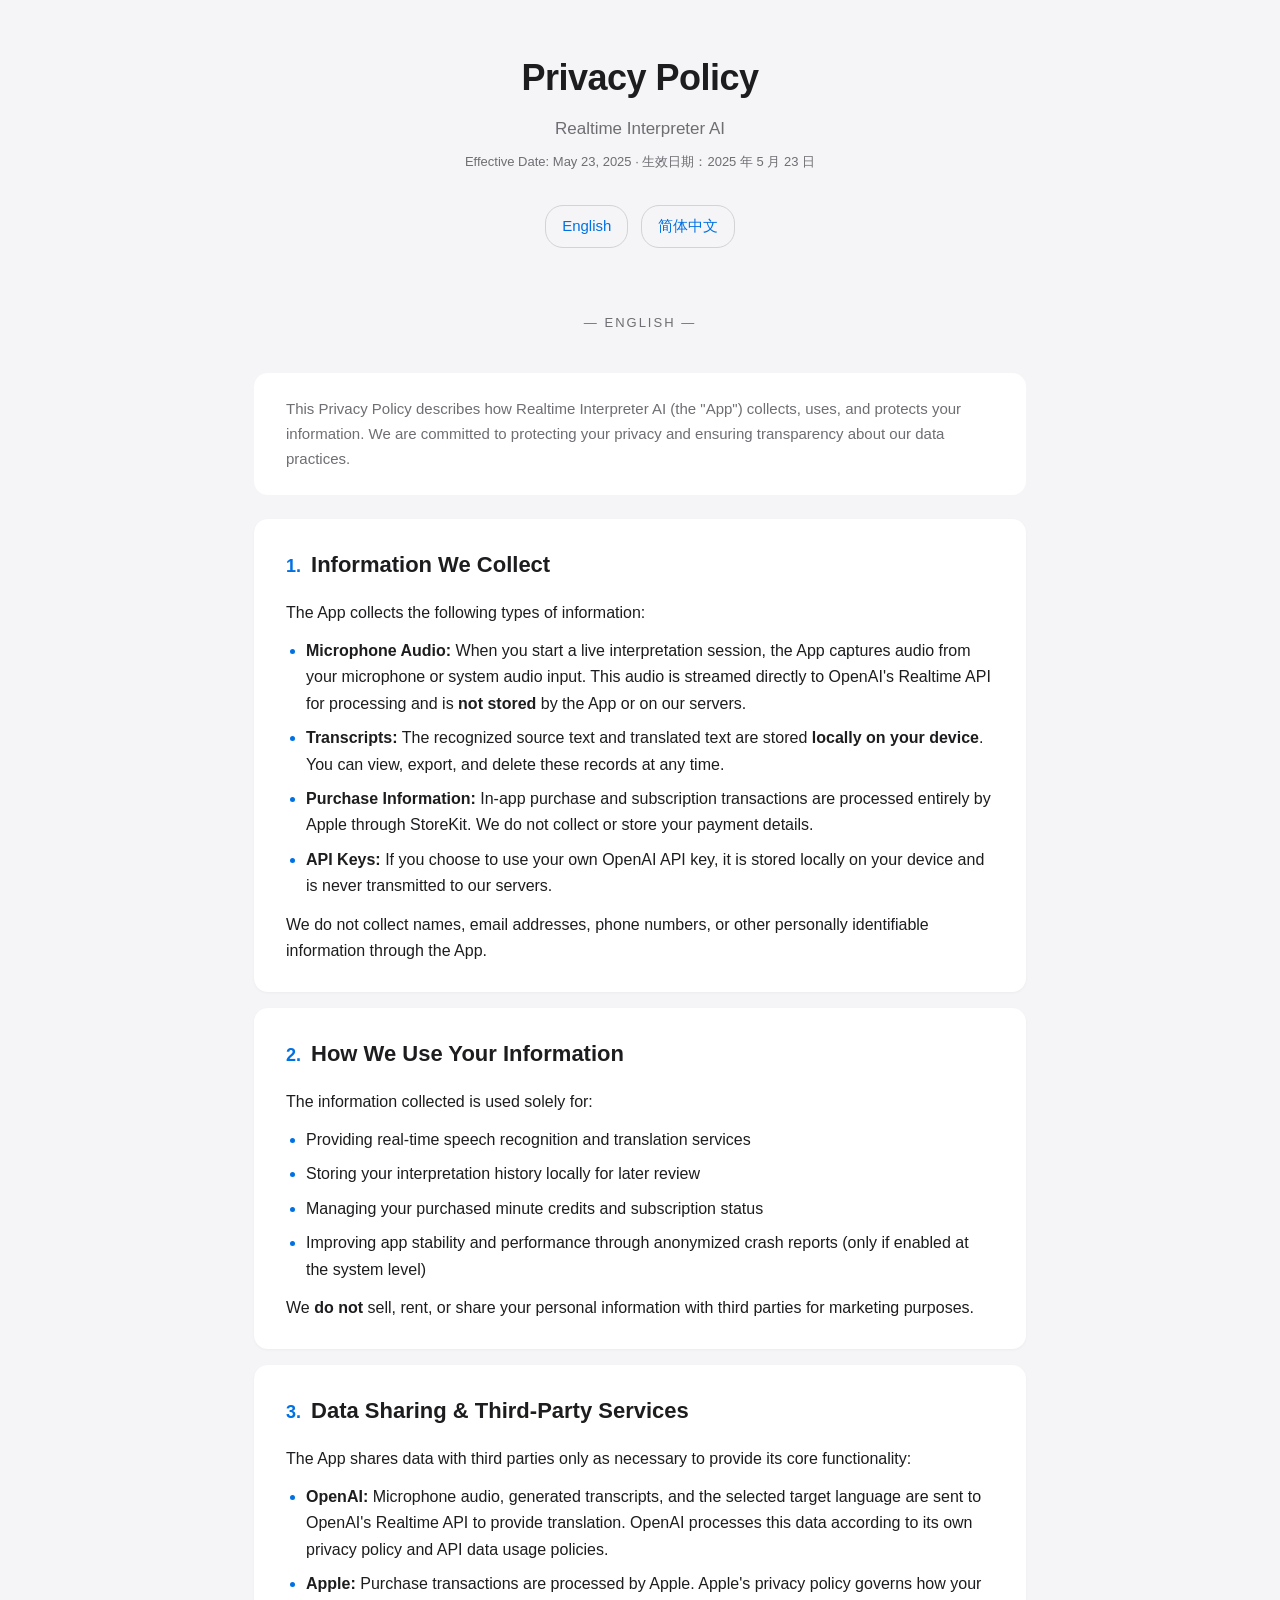
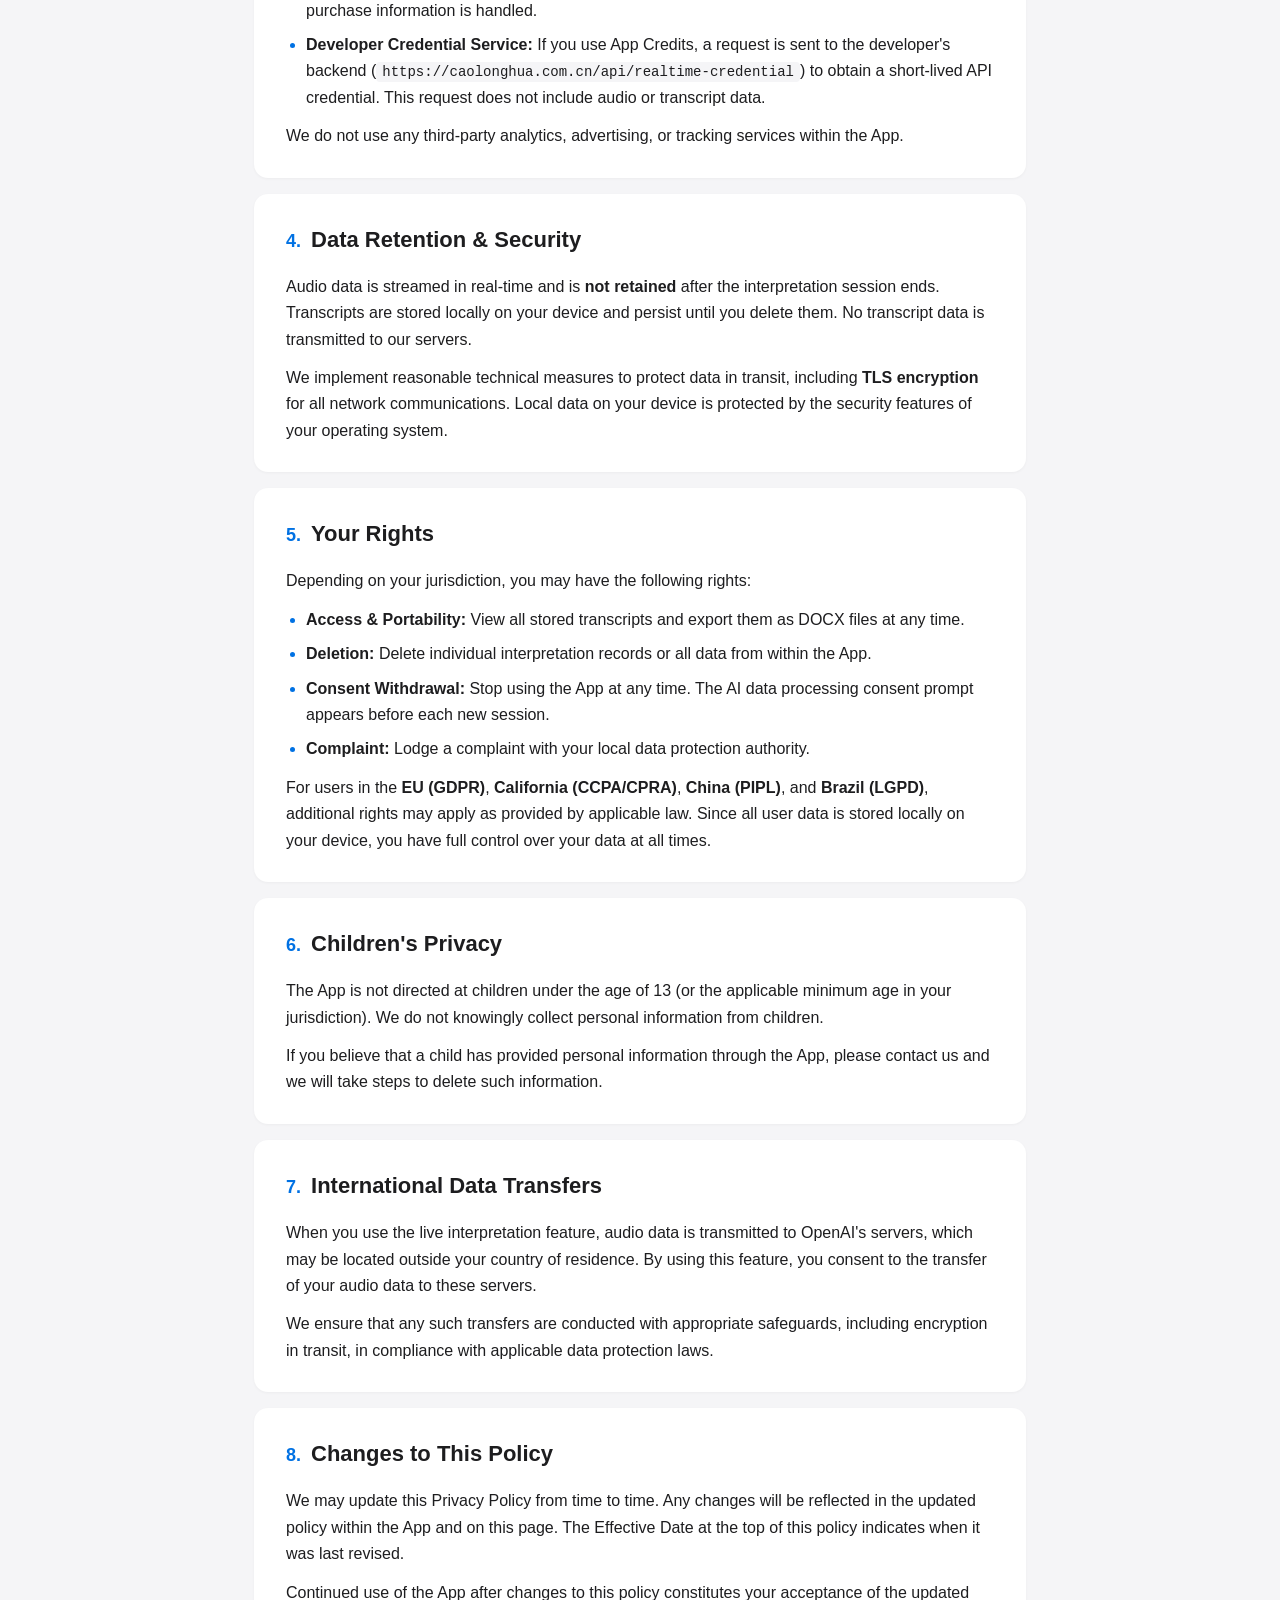
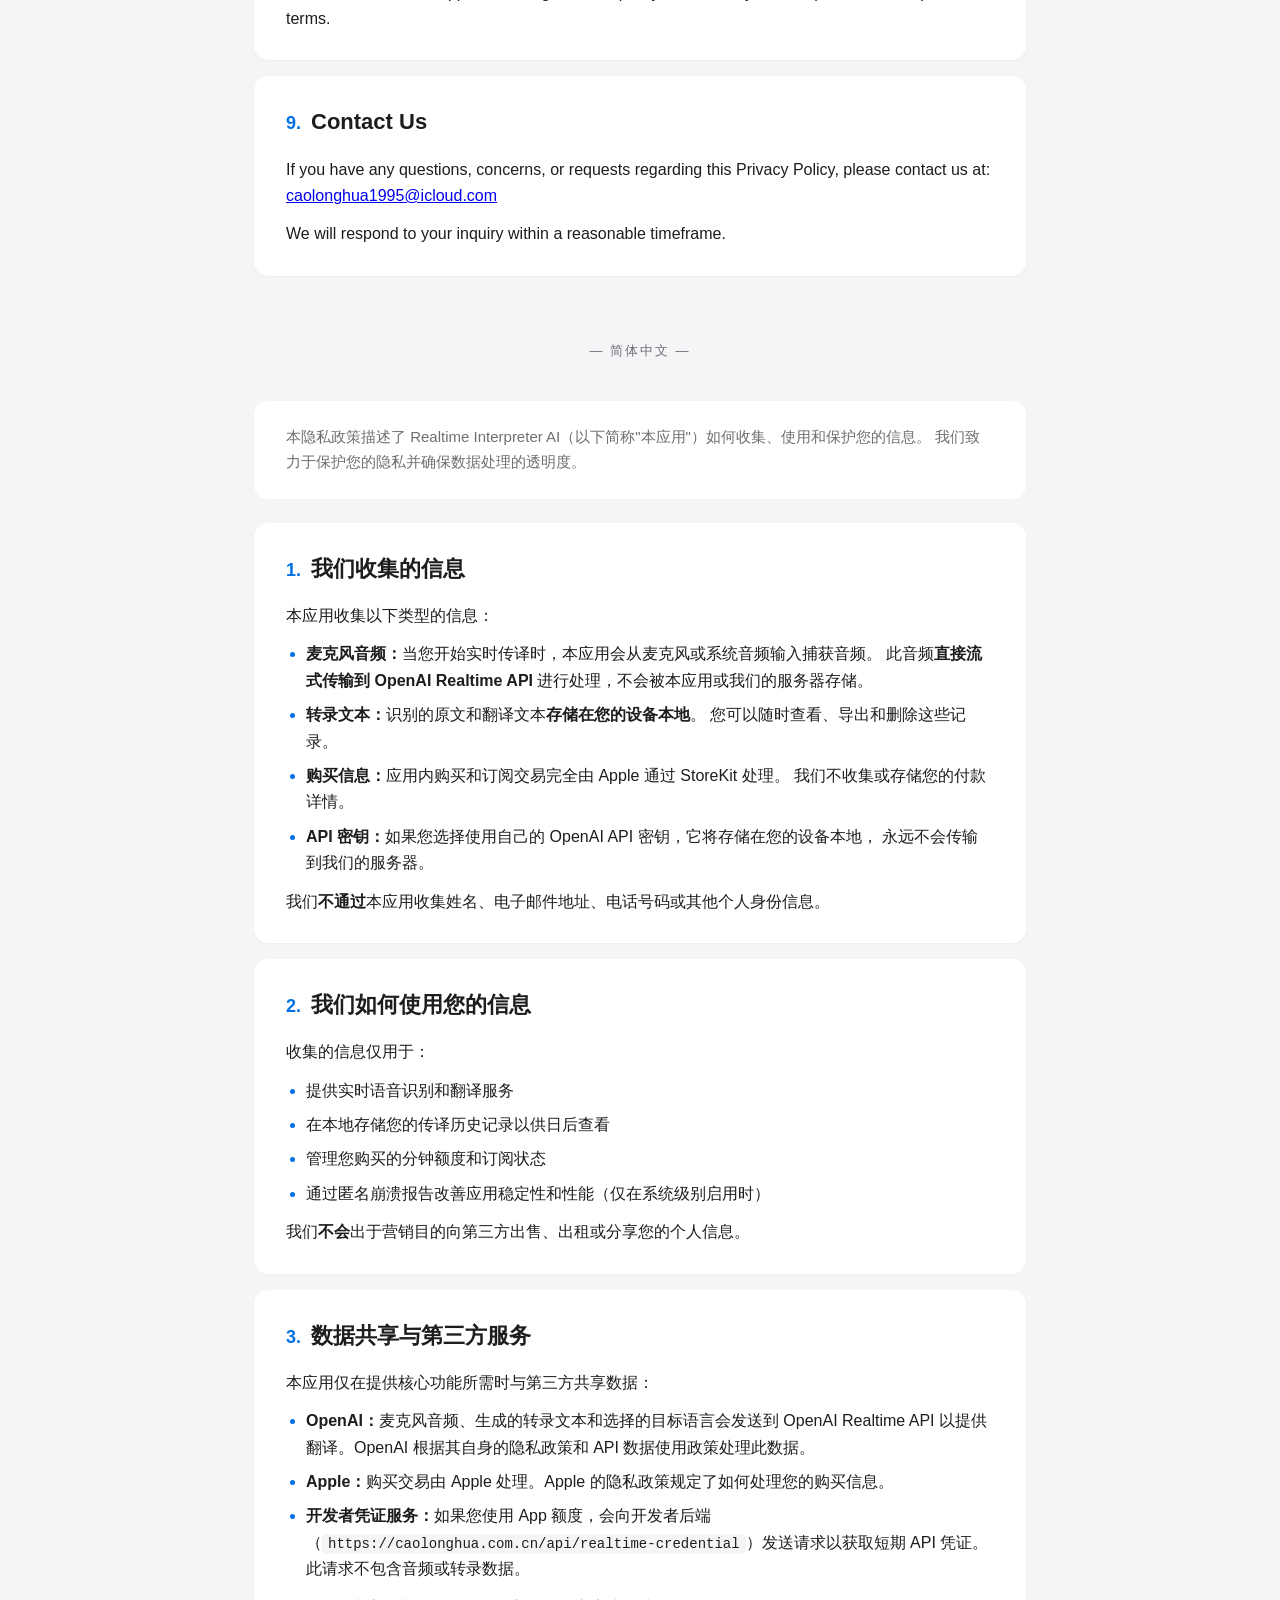
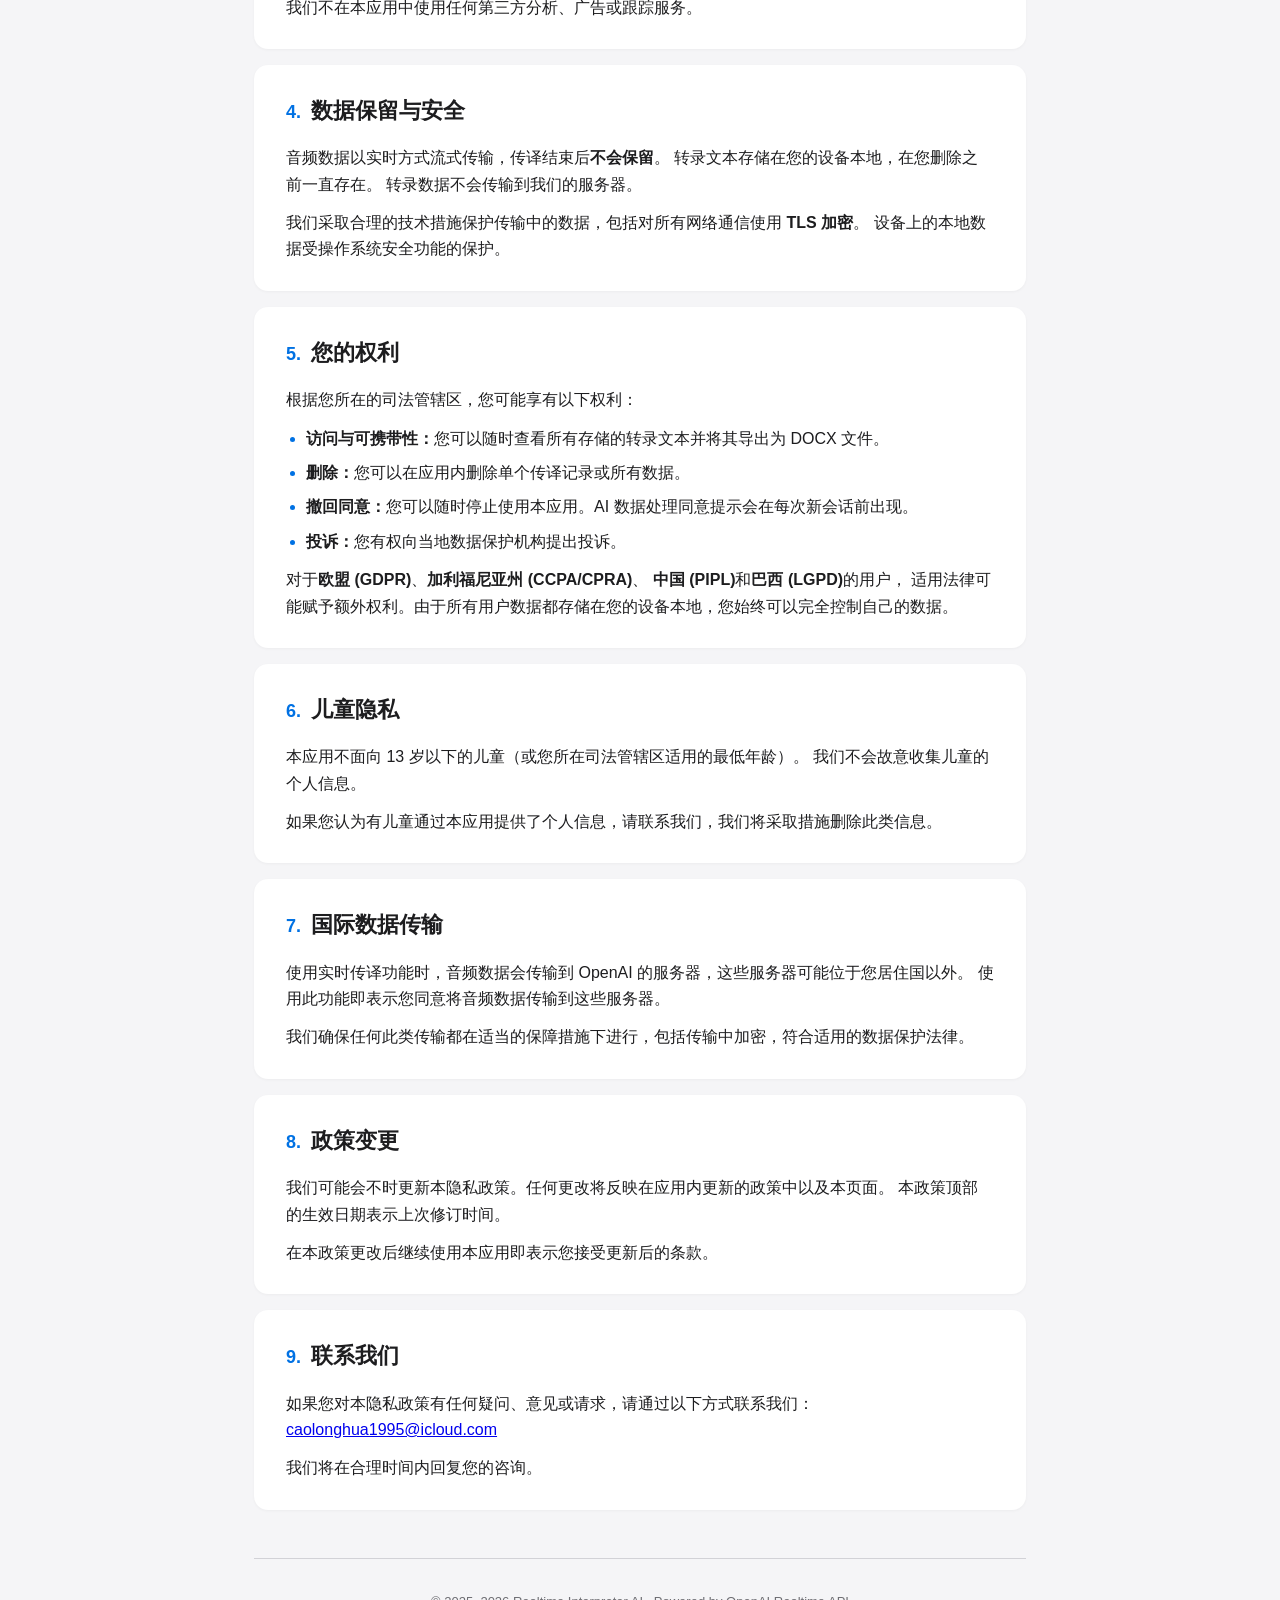
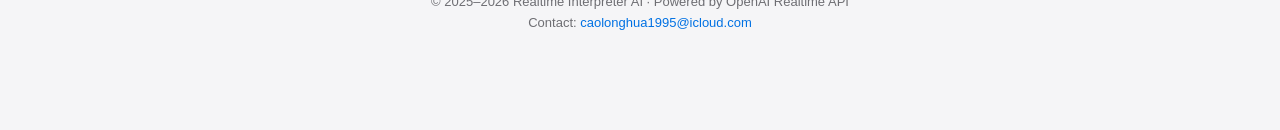
==== index.html @ a2cbf85c "Realtime Interpreter AI - Privacy Policy" ====
<!DOCTYPE html>
<html lang="zh-CN">
<head>
<meta charset="UTF-8">
<meta name="viewport" content="width=device-width, initial-scale=1, viewport-fit=cover">
<title>Privacy Policy — Realtime Interpreter AI</title>
<style>
  :root {
    --bg: #f5f5f7;
    --card: #ffffff;
    --text: #1d1d1f;
    --muted: #6e6e73;
    --accent: #0071e3;
    --border: #d2d2d7;
  }
  @media (prefers-color-scheme: dark) {
    :root {
      --bg: #000;
      --card: #1c1c1e;
      --text: #f5f5f7;
      --muted: #98989d;
      --accent: #0a84ff;
      --border: #38383a;
    }
  }
  * { box-sizing: border-box; }
  html, body {
    margin: 0;
    padding: 0;
    font-family: -apple-system, BlinkMacSystemFont, "SF Pro Text", "Helvetica Neue",
                 "PingFang SC", "Hiragino Sans GB", "Microsoft YaHei", sans-serif;
    color: var(--text);
    background: var(--bg);
    line-height: 1.65;
    -webkit-font-smoothing: antialiased;
    -moz-osx-font-smoothing: grayscale;
  }
  .wrap {
    max-width: 820px;
    margin: 0 auto;
    padding: 48px 24px 96px;
  }
  header {
    text-align: center;
    margin-bottom: 32px;
  }
  header h1 {
    font-size: 36px;
    font-weight: 700;
    margin: 0 0 8px;
    letter-spacing: -0.5px;
  }
  header .subtitle {
    color: var(--muted);
    font-size: 17px;
    margin: 0;
  }
  header .effective {
    color: var(--muted);
    font-size: 13px;
    margin-top: 8px;
  }
  .lang-switch {
    text-align: center;
    margin: 32px 0;
  }
  .lang-switch a {
    color: var(--accent);
    text-decoration: none;
    font-size: 15px;
    padding: 8px 16px;
    border: 1px solid var(--border);
    border-radius: 18px;
    margin: 0 4px;
    display: inline-block;
    transition: background 0.2s;
  }
  .lang-switch a:hover {
    background: var(--card);
  }
  section {
    background: var(--card);
    border-radius: 14px;
    padding: 28px 32px;
    margin-bottom: 16px;
    box-shadow: 0 1px 3px rgba(0,0,0,0.04);
  }
  section h2 {
    font-size: 22px;
    font-weight: 600;
    margin: 0 0 16px;
    color: var(--text);
    display: flex;
    align-items: baseline;
    gap: 10px;
  }
  section h2 .num {
    color: var(--accent);
    font-size: 18px;
    font-weight: 700;
  }
  section p {
    margin: 0 0 12px;
    font-size: 16px;
  }
  section p:last-child { margin-bottom: 0; }
  ul {
    margin: 12px 0;
    padding-left: 20px;
  }
  ul li {
    margin-bottom: 8px;
    font-size: 16px;
  }
  ul li::marker { color: var(--accent); }
  .intro {
    background: var(--card);
    padding: 24px 32px;
    border-radius: 14px;
    margin-bottom: 24px;
    color: var(--muted);
    font-size: 15px;
  }
  .divider {
    text-align: center;
    margin: 64px 0 40px;
    color: var(--muted);
    font-size: 13px;
    letter-spacing: 2px;
  }
  footer {
    margin-top: 48px;
    text-align: center;
    color: var(--muted);
    font-size: 13px;
    padding-top: 32px;
    border-top: 1px solid var(--border);
  }
  footer a { color: var(--accent); text-decoration: none; }
  code {
    background: var(--bg);
    padding: 2px 6px;
    border-radius: 4px;
    font-size: 14px;
    font-family: "SF Mono", Menlo, monospace;
  }
</style>
</head>
<body>
<div class="wrap">

  <header>
    <h1>Privacy Policy</h1>
    <p class="subtitle">Realtime Interpreter AI</p>
    <p class="effective">Effective Date: May 23, 2025 · 生效日期：2025 年 5 月 23 日</p>
  </header>

  <div class="lang-switch">
    <a href="#en">English</a>
    <a href="#zh">简体中文</a>
  </div>

  <!-- ============ English ============ -->
  <a id="en"></a>
  <div class="divider">— ENGLISH —</div>

  <div class="intro">
    This Privacy Policy describes how Realtime Interpreter AI (the "App") collects, uses, and
    protects your information. We are committed to protecting your privacy and ensuring
    transparency about our data practices.
  </div>

  <section>
    <h2><span class="num">1.</span> Information We Collect</h2>
    <p>The App collects the following types of information:</p>
    <ul>
      <li><strong>Microphone Audio:</strong> When you start a live interpretation session, the App
        captures audio from your microphone or system audio input. This audio is streamed
        directly to OpenAI's Realtime API for processing and is <strong>not stored</strong> by the App or on
        our servers.</li>
      <li><strong>Transcripts:</strong> The recognized source text and translated text are stored
        <strong>locally on your device</strong>. You can view, export, and delete these records at any time.</li>
      <li><strong>Purchase Information:</strong> In-app purchase and subscription transactions are
        processed entirely by Apple through StoreKit. We do not collect or store your payment
        details.</li>
      <li><strong>API Keys:</strong> If you choose to use your own OpenAI API key, it is stored locally
        on your device and is never transmitted to our servers.</li>
    </ul>
    <p>We do not collect names, email addresses, phone numbers, or other personally identifiable
       information through the App.</p>
  </section>

  <section>
    <h2><span class="num">2.</span> How We Use Your Information</h2>
    <p>The information collected is used solely for:</p>
    <ul>
      <li>Providing real-time speech recognition and translation services</li>
      <li>Storing your interpretation history locally for later review</li>
      <li>Managing your purchased minute credits and subscription status</li>
      <li>Improving app stability and performance through anonymized crash reports
          (only if enabled at the system level)</li>
    </ul>
    <p>We <strong>do not</strong> sell, rent, or share your personal information with third parties for
       marketing purposes.</p>
  </section>

  <section>
    <h2><span class="num">3.</span> Data Sharing &amp; Third-Party Services</h2>
    <p>The App shares data with third parties only as necessary to provide its core
       functionality:</p>
    <ul>
      <li><strong>OpenAI:</strong> Microphone audio, generated transcripts, and the selected target
        language are sent to OpenAI's Realtime API to provide translation. OpenAI processes this
        data according to its own privacy policy and API data usage policies.</li>
      <li><strong>Apple:</strong> Purchase transactions are processed by Apple. Apple's privacy policy
        governs how your purchase information is handled.</li>
      <li><strong>Developer Credential Service:</strong> If you use App Credits, a request is sent to the
        developer's backend (<code>https://caolonghua.com.cn/api/realtime-credential</code>) to obtain a
        short-lived API credential. This request does not include audio or transcript data.</li>
    </ul>
    <p>We do not use any third-party analytics, advertising, or tracking services within the App.</p>
  </section>

  <section>
    <h2><span class="num">4.</span> Data Retention &amp; Security</h2>
    <p>Audio data is streamed in real-time and is <strong>not retained</strong> after the interpretation
       session ends. Transcripts are stored locally on your device and persist until you delete
       them. No transcript data is transmitted to our servers.</p>
    <p>We implement reasonable technical measures to protect data in transit, including
       <strong>TLS encryption</strong> for all network communications. Local data on your device is protected
       by the security features of your operating system.</p>
  </section>

  <section>
    <h2><span class="num">5.</span> Your Rights</h2>
    <p>Depending on your jurisdiction, you may have the following rights:</p>
    <ul>
      <li><strong>Access &amp; Portability:</strong> View all stored transcripts and export them as DOCX
        files at any time.</li>
      <li><strong>Deletion:</strong> Delete individual interpretation records or all data from within the
        App.</li>
      <li><strong>Consent Withdrawal:</strong> Stop using the App at any time. The AI data processing
        consent prompt appears before each new session.</li>
      <li><strong>Complaint:</strong> Lodge a complaint with your local data protection authority.</li>
    </ul>
    <p>For users in the <strong>EU (GDPR)</strong>, <strong>California (CCPA/CPRA)</strong>, <strong>China (PIPL)</strong>, and
       <strong>Brazil (LGPD)</strong>, additional rights may apply as provided by applicable law. Since all
       user data is stored locally on your device, you have full control over your data at all
       times.</p>
  </section>

  <section>
    <h2><span class="num">6.</span> Children's Privacy</h2>
    <p>The App is not directed at children under the age of 13 (or the applicable minimum age in
       your jurisdiction). We do not knowingly collect personal information from children.</p>
    <p>If you believe that a child has provided personal information through the App, please
       contact us and we will take steps to delete such information.</p>
  </section>

  <section>
    <h2><span class="num">7.</span> International Data Transfers</h2>
    <p>When you use the live interpretation feature, audio data is transmitted to OpenAI's
       servers, which may be located outside your country of residence. By using this feature,
       you consent to the transfer of your audio data to these servers.</p>
    <p>We ensure that any such transfers are conducted with appropriate safeguards, including
       encryption in transit, in compliance with applicable data protection laws.</p>
  </section>

  <section>
    <h2><span class="num">8.</span> Changes to This Policy</h2>
    <p>We may update this Privacy Policy from time to time. Any changes will be reflected in the
       updated policy within the App and on this page. The Effective Date at the top of this
       policy indicates when it was last revised.</p>
    <p>Continued use of the App after changes to this policy constitutes your acceptance of the
       updated terms.</p>
  </section>

  <section>
    <h2><span class="num">9.</span> Contact Us</h2>
    <p>If you have any questions, concerns, or requests regarding this Privacy Policy, please
       contact us at: <a href="mailto:caolonghua1995@icloud.com">caolonghua1995@icloud.com</a></p>
    <p>We will respond to your inquiry within a reasonable timeframe.</p>
  </section>

  <!-- ============ Chinese ============ -->
  <a id="zh"></a>
  <div class="divider">— 简体中文 —</div>

  <div class="intro">
    本隐私政策描述了 Realtime Interpreter AI（以下简称"本应用"）如何收集、使用和保护您的信息。
    我们致力于保护您的隐私并确保数据处理的透明度。
  </div>

  <section>
    <h2><span class="num">1.</span> 我们收集的信息</h2>
    <p>本应用收集以下类型的信息：</p>
    <ul>
      <li><strong>麦克风音频：</strong>当您开始实时传译时，本应用会从麦克风或系统音频输入捕获音频。
        此音频<strong>直接流式传输到 OpenAI Realtime API</strong> 进行处理，不会被本应用或我们的服务器存储。</li>
      <li><strong>转录文本：</strong>识别的原文和翻译文本<strong>存储在您的设备本地</strong>。
        您可以随时查看、导出和删除这些记录。</li>
      <li><strong>购买信息：</strong>应用内购买和订阅交易完全由 Apple 通过 StoreKit 处理。
        我们不收集或存储您的付款详情。</li>
      <li><strong>API 密钥：</strong>如果您选择使用自己的 OpenAI API 密钥，它将存储在您的设备本地，
        永远不会传输到我们的服务器。</li>
    </ul>
    <p>我们<strong>不通过</strong>本应用收集姓名、电子邮件地址、电话号码或其他个人身份信息。</p>
  </section>

  <section>
    <h2><span class="num">2.</span> 我们如何使用您的信息</h2>
    <p>收集的信息仅用于：</p>
    <ul>
      <li>提供实时语音识别和翻译服务</li>
      <li>在本地存储您的传译历史记录以供日后查看</li>
      <li>管理您购买的分钟额度和订阅状态</li>
      <li>通过匿名崩溃报告改善应用稳定性和性能（仅在系统级别启用时）</li>
    </ul>
    <p>我们<strong>不会</strong>出于营销目的向第三方出售、出租或分享您的个人信息。</p>
  </section>

  <section>
    <h2><span class="num">3.</span> 数据共享与第三方服务</h2>
    <p>本应用仅在提供核心功能所需时与第三方共享数据：</p>
    <ul>
      <li><strong>OpenAI：</strong>麦克风音频、生成的转录文本和选择的目标语言会发送到
        OpenAI Realtime API 以提供翻译。OpenAI 根据其自身的隐私政策和 API 数据使用政策处理此数据。</li>
      <li><strong>Apple：</strong>购买交易由 Apple 处理。Apple 的隐私政策规定了如何处理您的购买信息。</li>
      <li><strong>开发者凭证服务：</strong>如果您使用 App 额度，会向开发者后端
        （<code>https://caolonghua.com.cn/api/realtime-credential</code>）发送请求以获取短期 API 凭证。
        此请求不包含音频或转录数据。</li>
    </ul>
    <p>我们不在本应用中使用任何第三方分析、广告或跟踪服务。</p>
  </section>

  <section>
    <h2><span class="num">4.</span> 数据保留与安全</h2>
    <p>音频数据以实时方式流式传输，传译结束后<strong>不会保留</strong>。
       转录文本存储在您的设备本地，在您删除之前一直存在。
       转录数据不会传输到我们的服务器。</p>
    <p>我们采取合理的技术措施保护传输中的数据，包括对所有网络通信使用 <strong>TLS 加密</strong>。
       设备上的本地数据受操作系统安全功能的保护。</p>
  </section>

  <section>
    <h2><span class="num">5.</span> 您的权利</h2>
    <p>根据您所在的司法管辖区，您可能享有以下权利：</p>
    <ul>
      <li><strong>访问与可携带性：</strong>您可以随时查看所有存储的转录文本并将其导出为 DOCX 文件。</li>
      <li><strong>删除：</strong>您可以在应用内删除单个传译记录或所有数据。</li>
      <li><strong>撤回同意：</strong>您可以随时停止使用本应用。AI 数据处理同意提示会在每次新会话前出现。</li>
      <li><strong>投诉：</strong>您有权向当地数据保护机构提出投诉。</li>
    </ul>
    <p>对于<strong>欧盟 (GDPR)</strong>、<strong>加利福尼亚州 (CCPA/CPRA)</strong>、
       <strong>中国 (PIPL)</strong>和<strong>巴西 (LGPD)</strong>的用户，
       适用法律可能赋予额外权利。由于所有用户数据都存储在您的设备本地，您始终可以完全控制自己的数据。</p>
  </section>

  <section>
    <h2><span class="num">6.</span> 儿童隐私</h2>
    <p>本应用不面向 13 岁以下的儿童（或您所在司法管辖区适用的最低年龄）。
       我们不会故意收集儿童的个人信息。</p>
    <p>如果您认为有儿童通过本应用提供了个人信息，请联系我们，我们将采取措施删除此类信息。</p>
  </section>

  <section>
    <h2><span class="num">7.</span> 国际数据传输</h2>
    <p>使用实时传译功能时，音频数据会传输到 OpenAI 的服务器，这些服务器可能位于您居住国以外。
       使用此功能即表示您同意将音频数据传输到这些服务器。</p>
    <p>我们确保任何此类传输都在适当的保障措施下进行，包括传输中加密，符合适用的数据保护法律。</p>
  </section>

  <section>
    <h2><span class="num">8.</span> 政策变更</h2>
    <p>我们可能会不时更新本隐私政策。任何更改将反映在应用内更新的政策中以及本页面。
       本政策顶部的生效日期表示上次修订时间。</p>
    <p>在本政策更改后继续使用本应用即表示您接受更新后的条款。</p>
  </section>

  <section>
    <h2><span class="num">9.</span> 联系我们</h2>
    <p>如果您对本隐私政策有任何疑问、意见或请求，请通过以下方式联系我们：
       <a href="mailto:caolonghua1995@icloud.com">caolonghua1995@icloud.com</a></p>
    <p>我们将在合理时间内回复您的咨询。</p>
  </section>

  <footer>
    © 2025–2026 Realtime Interpreter AI · Powered by OpenAI Realtime API<br>
    Contact: <a href="mailto:caolonghua1995@icloud.com">caolonghua1995@icloud.com</a>
  </footer>

</div>
</body>
</html>
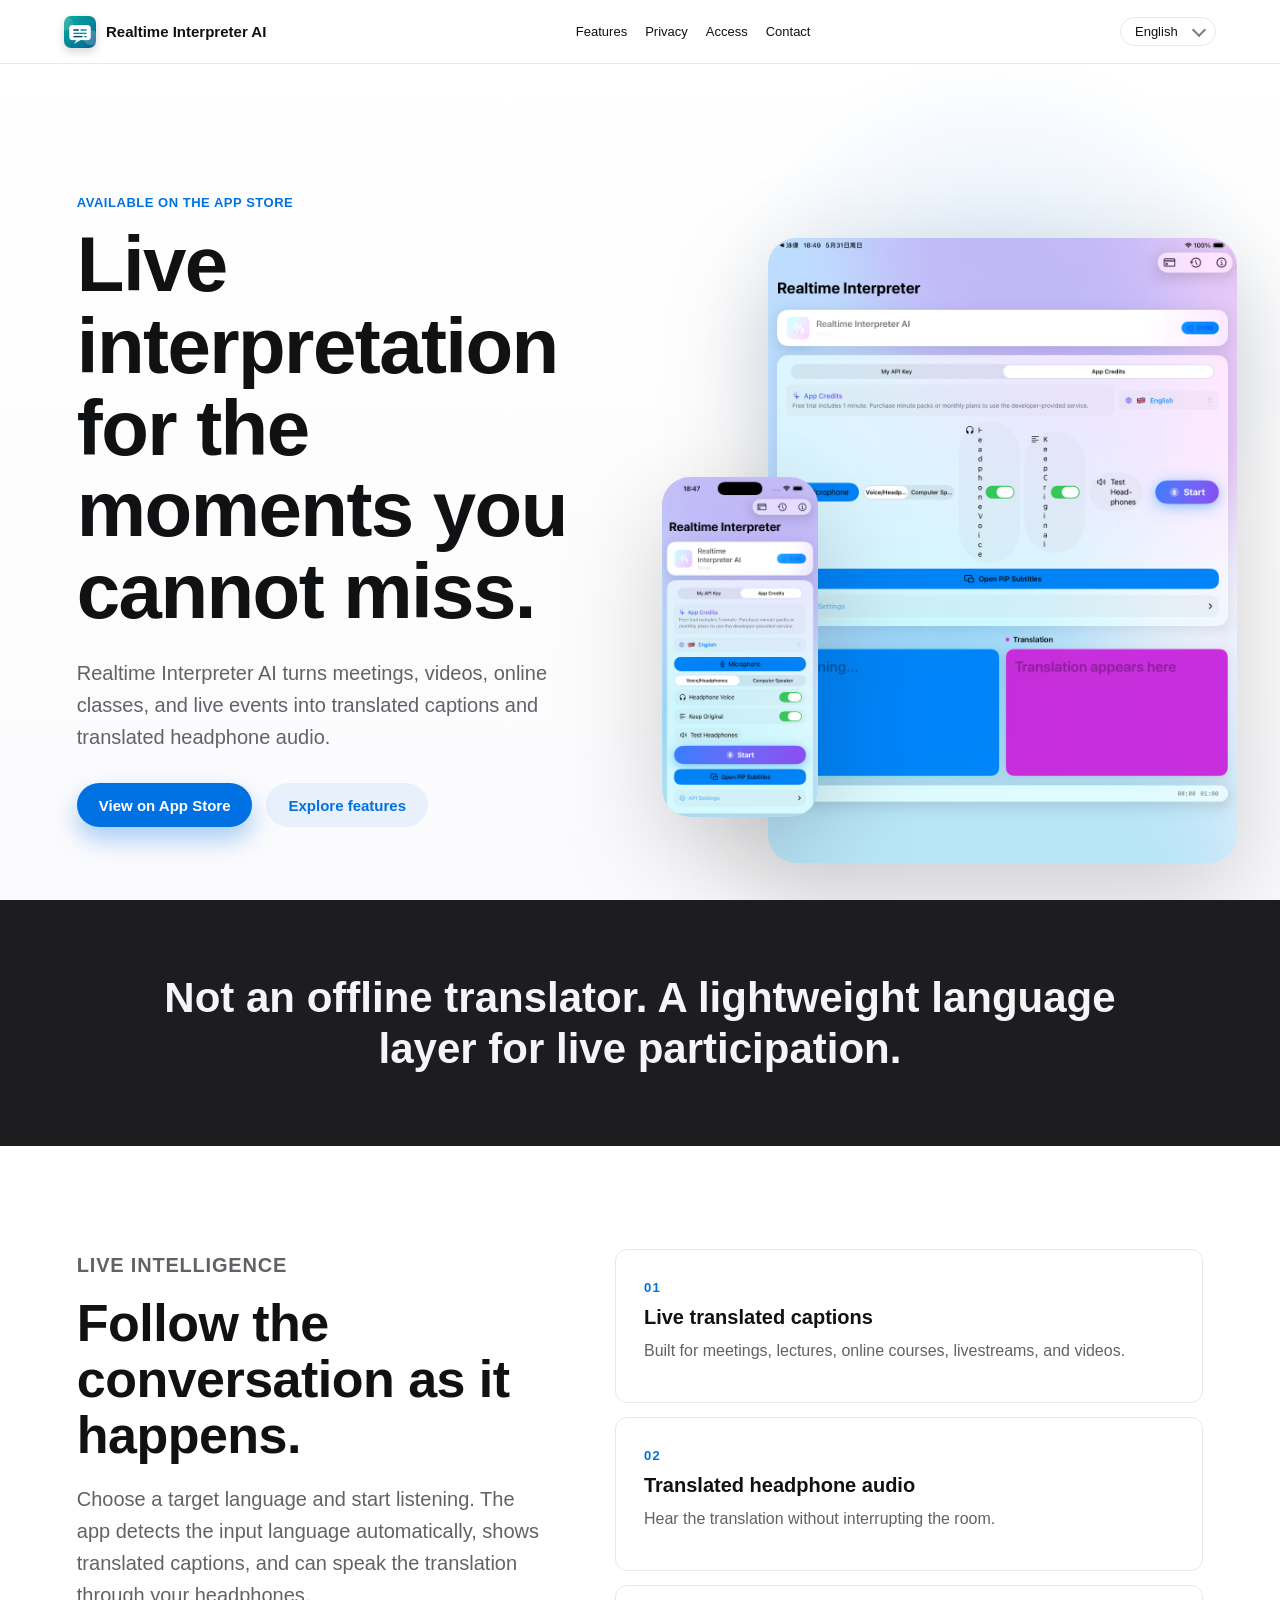
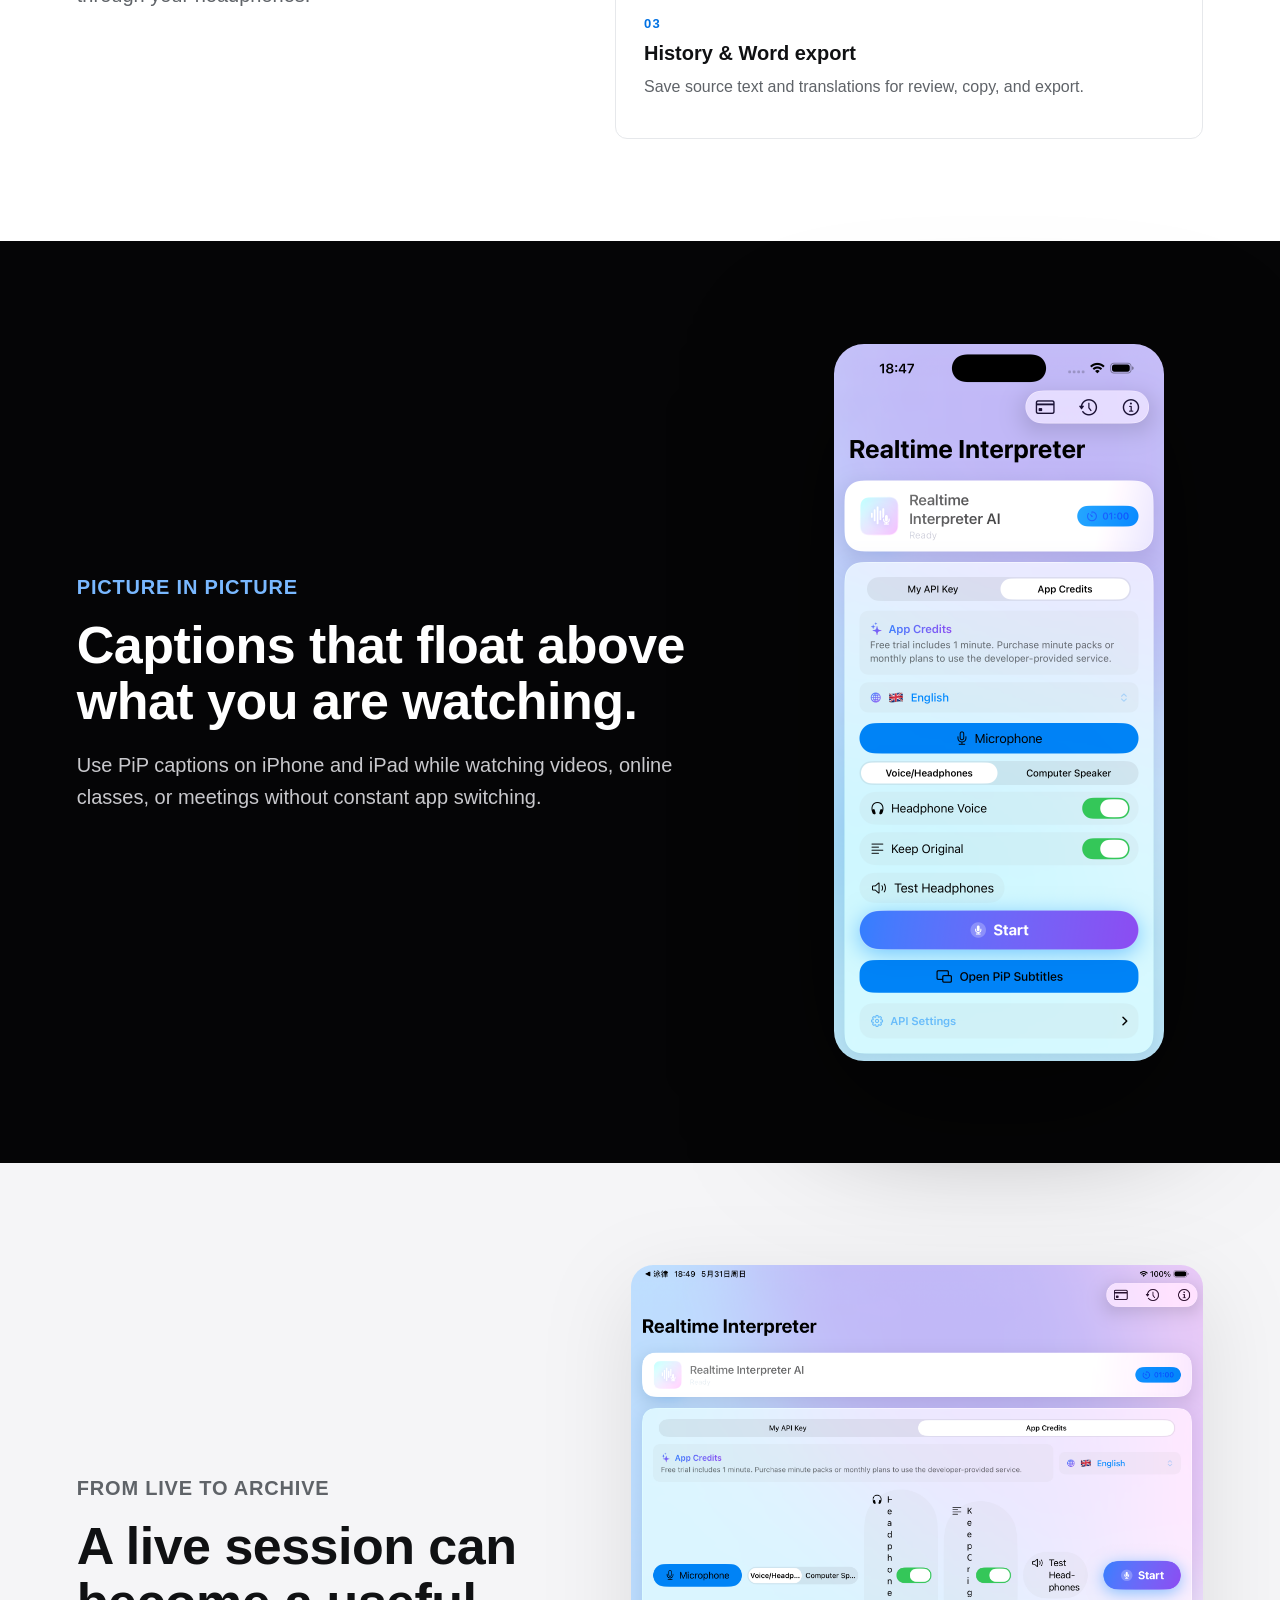
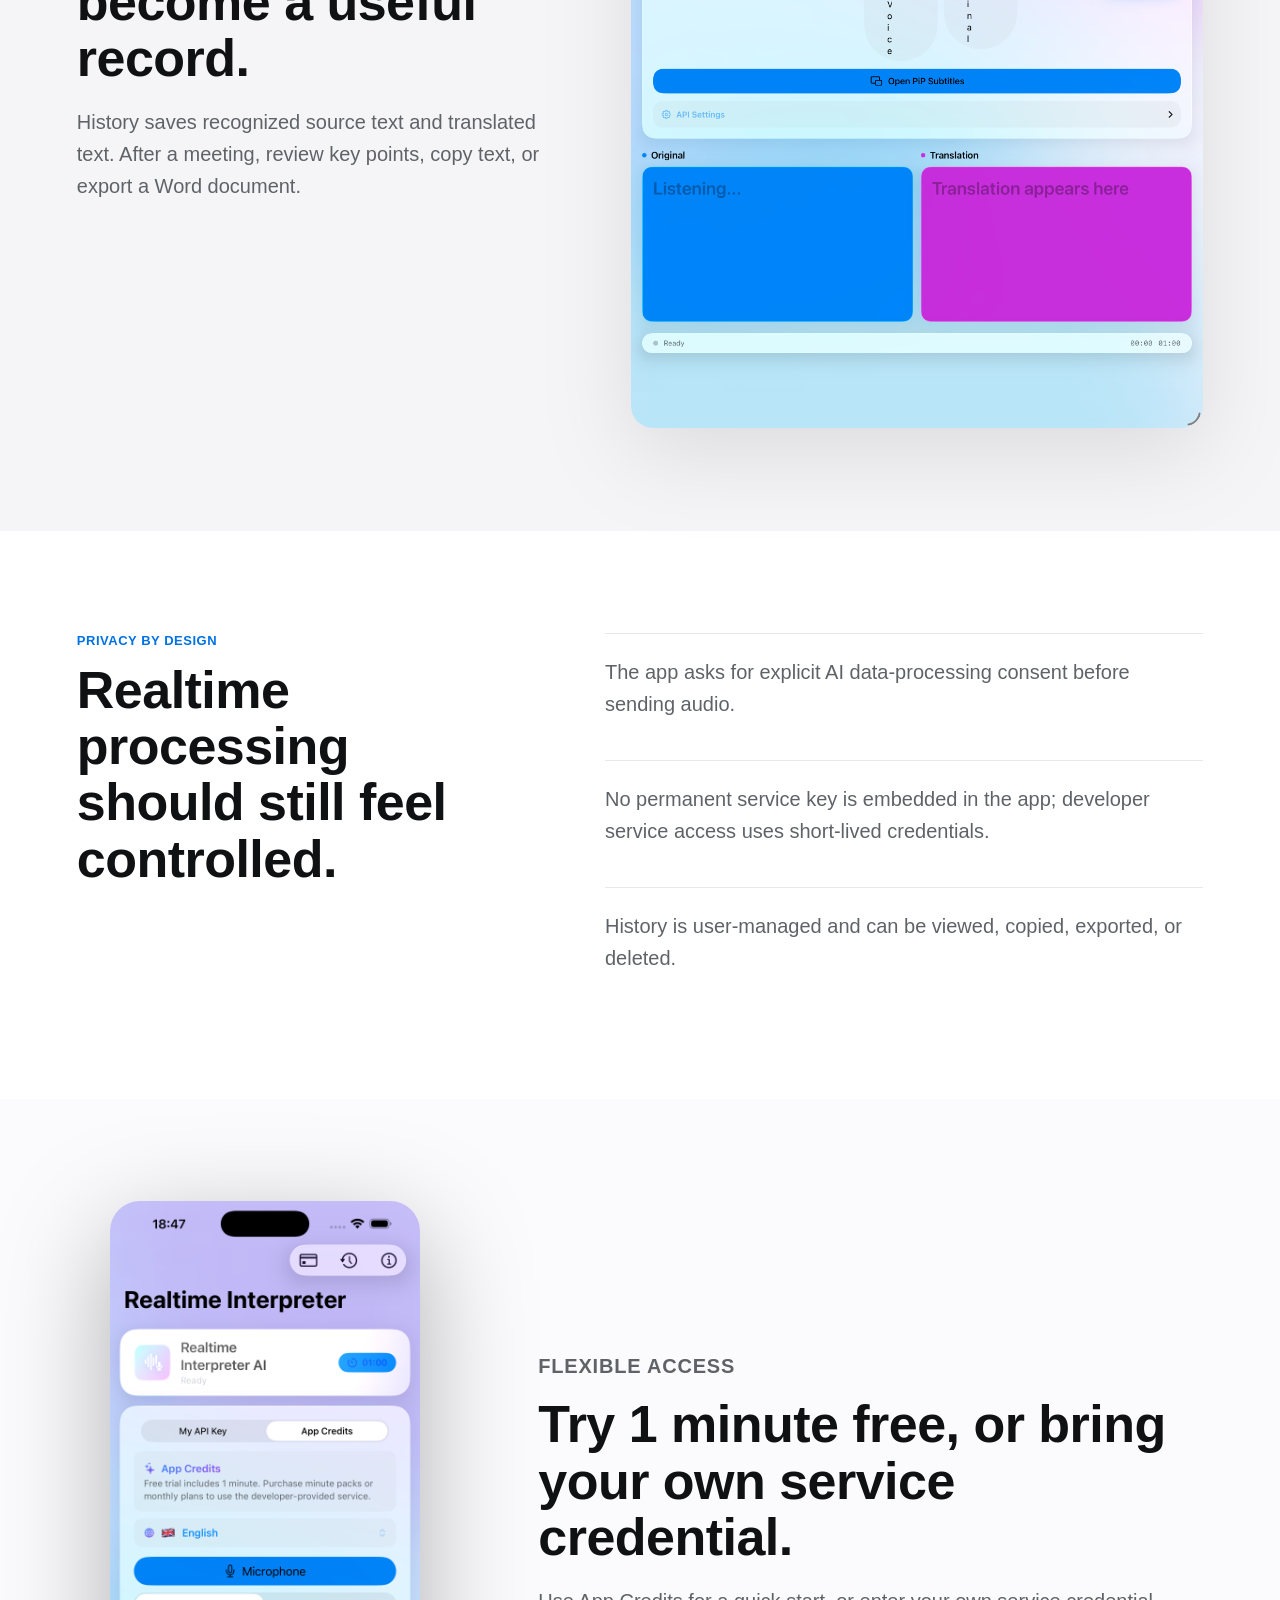
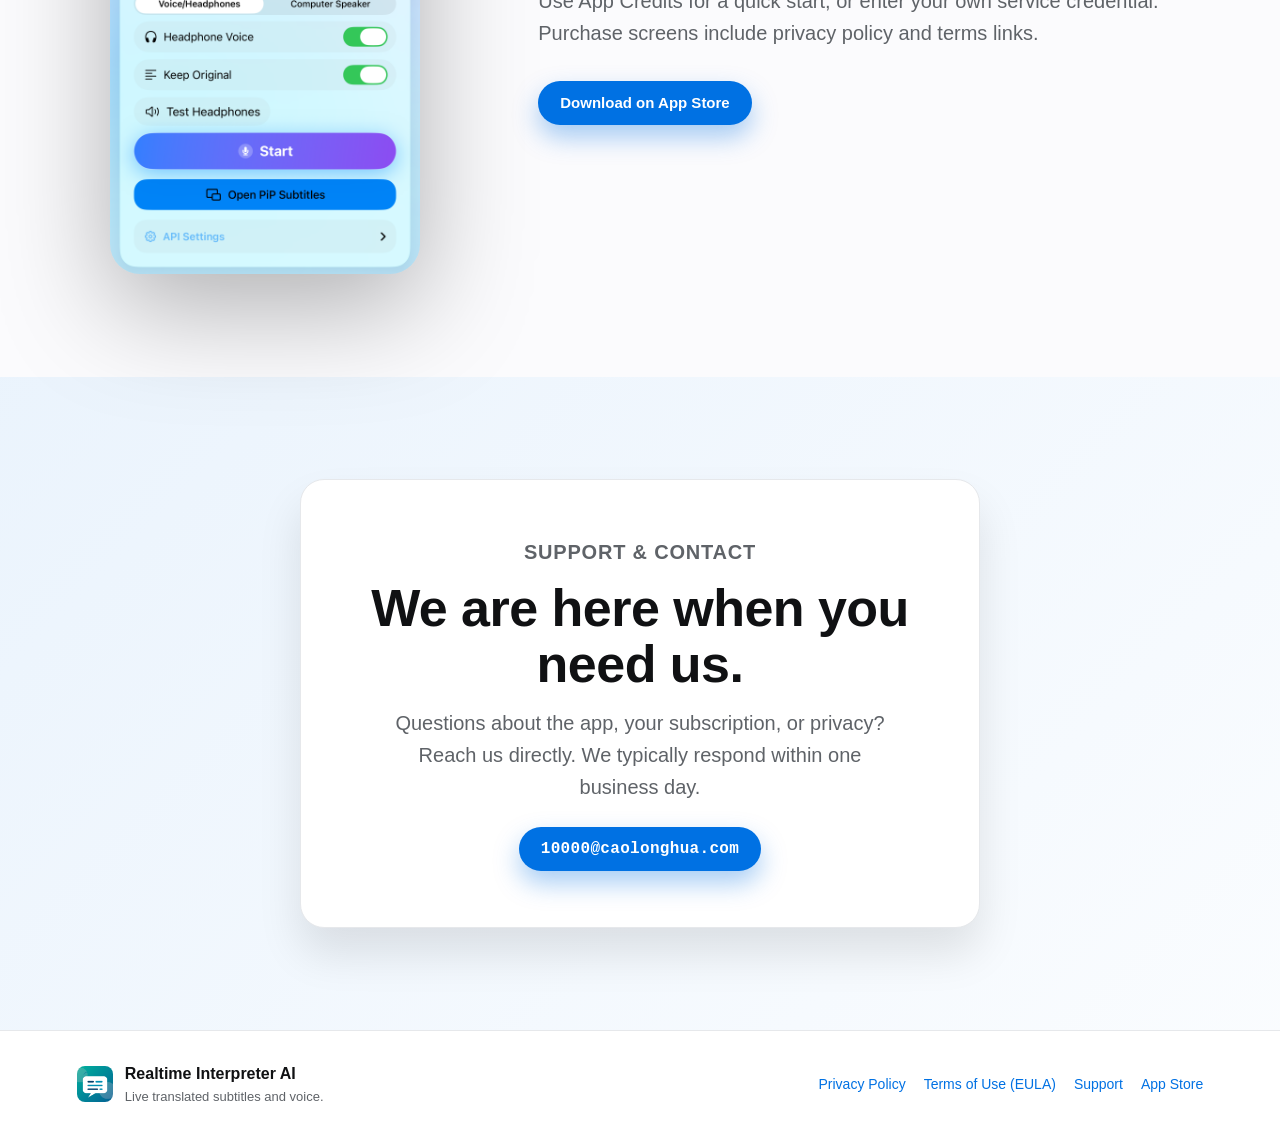
==== commit 6f75ef5b: "Site v2: 8-language i18n, dark mode, new screenshots, updated contact email" ====
--- a/index.html
+++ b/index.html
@@ -1,394 +1,174 @@
-<!DOCTYPE html>
-<html lang="zh-CN">
-<head>
-<meta charset="UTF-8">
-<meta name="viewport" content="width=device-width, initial-scale=1, viewport-fit=cover">
-<title>Privacy Policy — Realtime Interpreter AI</title>
-<style>
-  :root {
-    --bg: #f5f5f7;
-    --card: #ffffff;
-    --text: #1d1d1f;
-    --muted: #6e6e73;
-    --accent: #0071e3;
-    --border: #d2d2d7;
-  }
-  @media (prefers-color-scheme: dark) {
-    :root {
-      --bg: #000;
-      --card: #1c1c1e;
-      --text: #f5f5f7;
-      --muted: #98989d;
-      --accent: #0a84ff;
-      --border: #38383a;
-    }
-  }
-  * { box-sizing: border-box; }
-  html, body {
-    margin: 0;
-    padding: 0;
-    font-family: -apple-system, BlinkMacSystemFont, "SF Pro Text", "Helvetica Neue",
-                 "PingFang SC", "Hiragino Sans GB", "Microsoft YaHei", sans-serif;
-    color: var(--text);
-    background: var(--bg);
-    line-height: 1.65;
-    -webkit-font-smoothing: antialiased;
-    -moz-osx-font-smoothing: grayscale;
-  }
-  .wrap {
-    max-width: 820px;
-    margin: 0 auto;
-    padding: 48px 24px 96px;
-  }
-  header {
-    text-align: center;
-    margin-bottom: 32px;
-  }
-  header h1 {
-    font-size: 36px;
-    font-weight: 700;
-    margin: 0 0 8px;
-    letter-spacing: -0.5px;
-  }
-  header .subtitle {
-    color: var(--muted);
-    font-size: 17px;
-    margin: 0;
-  }
-  header .effective {
-    color: var(--muted);
-    font-size: 13px;
-    margin-top: 8px;
-  }
-  .lang-switch {
-    text-align: center;
-    margin: 32px 0;
-  }
-  .lang-switch a {
-    color: var(--accent);
-    text-decoration: none;
-    font-size: 15px;
-    padding: 8px 16px;
-    border: 1px solid var(--border);
-    border-radius: 18px;
-    margin: 0 4px;
-    display: inline-block;
-    transition: background 0.2s;
-  }
-  .lang-switch a:hover {
-    background: var(--card);
-  }
-  section {
-    background: var(--card);
-    border-radius: 14px;
-    padding: 28px 32px;
-    margin-bottom: 16px;
-    box-shadow: 0 1px 3px rgba(0,0,0,0.04);
-  }
-  section h2 {
-    font-size: 22px;
-    font-weight: 600;
-    margin: 0 0 16px;
-    color: var(--text);
-    display: flex;
-    align-items: baseline;
-    gap: 10px;
-  }
-  section h2 .num {
-    color: var(--accent);
-    font-size: 18px;
-    font-weight: 700;
-  }
-  section p {
-    margin: 0 0 12px;
-    font-size: 16px;
-  }
-  section p:last-child { margin-bottom: 0; }
-  ul {
-    margin: 12px 0;
-    padding-left: 20px;
-  }
-  ul li {
-    margin-bottom: 8px;
-    font-size: 16px;
-  }
-  ul li::marker { color: var(--accent); }
-  .intro {
-    background: var(--card);
-    padding: 24px 32px;
-    border-radius: 14px;
-    margin-bottom: 24px;
-    color: var(--muted);
-    font-size: 15px;
-  }
-  .divider {
-    text-align: center;
-    margin: 64px 0 40px;
-    color: var(--muted);
-    font-size: 13px;
-    letter-spacing: 2px;
-  }
-  footer {
-    margin-top: 48px;
-    text-align: center;
-    color: var(--muted);
-    font-size: 13px;
-    padding-top: 32px;
-    border-top: 1px solid var(--border);
-  }
-  footer a { color: var(--accent); text-decoration: none; }
-  code {
-    background: var(--bg);
-    padding: 2px 6px;
-    border-radius: 4px;
-    font-size: 14px;
-    font-family: "SF Mono", Menlo, monospace;
-  }
-</style>
-</head>
-<body>
-<div class="wrap">
+<!doctype html>
+<html lang="en">
+  <head>
+    <meta charset="utf-8" />
+    <meta name="viewport" content="width=device-width, initial-scale=1, viewport-fit=cover" />
+    <meta name="color-scheme" content="light dark" />
+    <meta name="theme-color" content="#ffffff" media="(prefers-color-scheme: light)" />
+    <meta name="theme-color" content="#0a0a0c" media="(prefers-color-scheme: dark)" />
+    <meta
+      name="description"
+      content="Realtime Interpreter AI turns live speech into translated subtitles and translated headphone audio for meetings, videos, online classes, and international events."
+    />
+    <title>Realtime Interpreter AI</title>
+    <link rel="icon" type="image/png" href="./assets/app-icon.png" />
+    <link rel="apple-touch-icon" href="./assets/app-icon.png" />
+    <link rel="stylesheet" href="./styles.css" />
+  </head>
+  <body>
+    <header class="site-nav" aria-label="Primary">
+      <a class="brand" href="#top" aria-label="Realtime Interpreter AI">
+        <img src="./assets/app-icon.png" alt="" />
+        <span>Realtime Interpreter AI</span>
+      </a>
+      <nav class="nav-links">
+        <a href="#features" data-i18n="nav_features">Features</a>
+        <a href="#privacy" data-i18n="nav_privacy">Privacy</a>
+        <a href="#plans" data-i18n="nav_plans">Access</a>
+        <a href="#contact" data-i18n="nav_contact">Contact</a>
+      </nav>
+      <div class="nav-actions" role="group" aria-label="Language">
+        <label class="lang-picker">
+          <span class="visually-hidden" data-i18n="lang_label">Language</span>
+          <select id="lang-select" aria-label="Language">
+            <option value="en">English</option>
+            <option value="zh-Hans">简体中文</option>
+            <option value="zh-Hant">繁體中文</option>
+            <option value="ja">日本語</option>
+            <option value="ko">한국어</option>
+            <option value="fr">Français</option>
+            <option value="de">Deutsch</option>
+            <option value="es">Español</option>
+          </select>
+        </label>
+      </div>
+    </header>
 
-  <header>
-    <h1>Privacy Policy</h1>
-    <p class="subtitle">Realtime Interpreter AI</p>
-    <p class="effective">Effective Date: May 23, 2025 · 生效日期：2025 年 5 月 23 日</p>
-  </header>
+    <main id="top">
+      <section class="hero">
+        <div class="hero-copy">
+          <p class="eyebrow" data-i18n="hero_eyebrow">Available on the App Store</p>
+          <h1 data-i18n="hero_title">Live interpretation for the moments you cannot miss.</h1>
+          <p class="hero-subtitle" data-i18n="hero_subtitle">
+            Realtime Interpreter AI turns meetings, videos, online classes, and live events into translated captions and translated headphone audio.
+          </p>
+          <div class="hero-actions">
+            <a class="button primary" href="https://apps.apple.com/app/id6770194336" data-i18n="hero_cta">View on App Store</a>
+            <a class="button secondary" href="#features" data-i18n="hero_secondary">Explore features</a>
+          </div>
+        </div>
+        <div class="hero-stage" aria-label="App previews">
+          <img class="device ipad" data-shot="ipad-main" src="./assets/ipad-live.png" alt="Realtime Interpreter AI on iPad" />
+          <img class="device iphone" data-shot="iphone-main" src="./assets/iphone-live.png" alt="Live subtitles on iPhone" />
+        </div>
+      </section>
 
-  <div class="lang-switch">
-    <a href="#en">English</a>
-    <a href="#zh">简体中文</a>
-  </div>
+      <section class="intro-band">
+        <p data-i18n="intro">
+          Not an offline translator. A lightweight language layer for live participation.
+        </p>
+      </section>
 
-  <!-- ============ English ============ -->
-  <a id="en"></a>
-  <div class="divider">— ENGLISH —</div>
+      <section id="features" class="section feature-grid">
+        <article class="feature-copy">
+          <p class="eyebrow" data-i18n="features_eyebrow">Live intelligence</p>
+          <h2 data-i18n="features_title">Follow the conversation as it happens.</h2>
+          <p data-i18n="features_body">
+            Choose a target language and start listening. The app detects the input language automatically, shows translated captions, and can speak the translation through your headphones.
+          </p>
+        </article>
+        <div class="feature-list">
+          <div class="feature-item">
+            <span>01</span>
+            <h3 data-i18n="f1_title">Live translated captions</h3>
+            <p data-i18n="f1_body">Built for meetings, lectures, online courses, livestreams, and videos.</p>
+          </div>
+          <div class="feature-item">
+            <span>02</span>
+            <h3 data-i18n="f2_title">Translated headphone audio</h3>
+            <p data-i18n="f2_body">Hear the translation without interrupting the room.</p>
+          </div>
+          <div class="feature-item">
+            <span>03</span>
+            <h3 data-i18n="f3_title">History and Word export</h3>
+            <p data-i18n="f3_body">Save source text and translations for review, copy, and export.</p>
+          </div>
+        </div>
+      </section>
 
-  <div class="intro">
-    This Privacy Policy describes how Realtime Interpreter AI (the "App") collects, uses, and
-    protects your information. We are committed to protecting your privacy and ensuring
-    transparency about our data practices.
-  </div>
+      <section class="showcase">
+        <div class="showcase-copy">
+          <p class="eyebrow" data-i18n="pip_eyebrow">Picture in Picture</p>
+          <h2 data-i18n="pip_title">Captions that float above what you are watching.</h2>
+          <p data-i18n="pip_body">
+            Use PiP captions on iPhone and iPad while watching videos, online classes, or meetings without constant app switching.
+          </p>
+        </div>
+        <img data-shot="iphone-main" src="./assets/iphone-pip-history.png" alt="PiP subtitles" />
+      </section>
 
-  <section>
-    <h2><span class="num">1.</span> Information We Collect</h2>
-    <p>The App collects the following types of information:</p>
-    <ul>
-      <li><strong>Microphone Audio:</strong> When you start a live interpretation session, the App
-        captures audio from your microphone or system audio input. This audio is streamed
-        directly to OpenAI's Realtime API for processing and is <strong>not stored</strong> by the App or on
-        our servers.</li>
-      <li><strong>Transcripts:</strong> The recognized source text and translated text are stored
-        <strong>locally on your device</strong>. You can view, export, and delete these records at any time.</li>
-      <li><strong>Purchase Information:</strong> In-app purchase and subscription transactions are
-        processed entirely by Apple through StoreKit. We do not collect or store your payment
-        details.</li>
-      <li><strong>API Keys:</strong> If you choose to use your own OpenAI API key, it is stored locally
-        on your device and is never transmitted to our servers.</li>
-    </ul>
-    <p>We do not collect names, email addresses, phone numbers, or other personally identifiable
-       information through the App.</p>
-  </section>
+      <section class="section history-layout">
+        <div>
+          <p class="eyebrow" data-i18n="history_eyebrow">From live to archive</p>
+          <h2 data-i18n="history_title">A live session can become a useful record.</h2>
+          <p data-i18n="history_body">
+            History saves recognized source text and translated text. After a meeting, review key points, copy text, or export a Word document.
+          </p>
+        </div>
+        <img data-shot="ipad-main" src="./assets/ipad-history-export.png" alt="History and export on iPad" />
+      </section>
 
-  <section>
-    <h2><span class="num">2.</span> How We Use Your Information</h2>
-    <p>The information collected is used solely for:</p>
-    <ul>
-      <li>Providing real-time speech recognition and translation services</li>
-      <li>Storing your interpretation history locally for later review</li>
-      <li>Managing your purchased minute credits and subscription status</li>
-      <li>Improving app stability and performance through anonymized crash reports
-          (only if enabled at the system level)</li>
-    </ul>
-    <p>We <strong>do not</strong> sell, rent, or share your personal information with third parties for
-       marketing purposes.</p>
-  </section>
+      <section id="privacy" class="privacy-panel">
+        <div>
+          <p class="eyebrow" data-i18n="privacy_eyebrow">Privacy by design</p>
+          <h2 data-i18n="privacy_title">Realtime processing should still feel controlled.</h2>
+        </div>
+        <div class="privacy-points">
+          <p data-i18n="privacy_1">The app asks for explicit AI data-processing consent before sending audio.</p>
+          <p data-i18n="privacy_2">No permanent service key is embedded in the app; developer service access uses short-lived credentials.</p>
+          <p data-i18n="privacy_3">History is user-managed and can be viewed, copied, exported, or deleted.</p>
+        </div>
+      </section>
 
-  <section>
-    <h2><span class="num">3.</span> Data Sharing &amp; Third-Party Services</h2>
-    <p>The App shares data with third parties only as necessary to provide its core
-       functionality:</p>
-    <ul>
-      <li><strong>OpenAI:</strong> Microphone audio, generated transcripts, and the selected target
-        language are sent to OpenAI's Realtime API to provide translation. OpenAI processes this
-        data according to its own privacy policy and API data usage policies.</li>
-      <li><strong>Apple:</strong> Purchase transactions are processed by Apple. Apple's privacy policy
-        governs how your purchase information is handled.</li>
-      <li><strong>Developer Credential Service:</strong> If you use App Credits, a request is sent to the
-        developer's backend (<code>https://caolonghua.com.cn/api/realtime-credential</code>) to obtain a
-        short-lived API credential. This request does not include audio or transcript data.</li>
-    </ul>
-    <p>We do not use any third-party analytics, advertising, or tracking services within the App.</p>
-  </section>
+      <section id="plans" class="section plans-layout">
+        <img data-shot="iphone-main" src="./assets/iphone-plans.png" alt="Plans and App Credits" />
+        <div>
+          <p class="eyebrow" data-i18n="plans_eyebrow">Flexible access</p>
+          <h2 data-i18n="plans_title">Try 1 minute free, or bring your own service credential.</h2>
+          <p data-i18n="plans_body">
+            Use App Credits for a quick start, or enter your own service credential. Purchase screens include privacy policy and terms links.
+          </p>
+          <a class="button primary" href="https://apps.apple.com/app/id6770194336" data-i18n="plans_cta">Download on App Store</a>
+        </div>
+      </section>
 
-  <section>
-    <h2><span class="num">4.</span> Data Retention &amp; Security</h2>
-    <p>Audio data is streamed in real-time and is <strong>not retained</strong> after the interpretation
-       session ends. Transcripts are stored locally on your device and persist until you delete
-       them. No transcript data is transmitted to our servers.</p>
-    <p>We implement reasonable technical measures to protect data in transit, including
-       <strong>TLS encryption</strong> for all network communications. Local data on your device is protected
-       by the security features of your operating system.</p>
-  </section>
+      <section id="contact" class="contact-panel">
+        <div class="contact-card">
+          <p class="eyebrow" data-i18n="contact_eyebrow">Support & Contact</p>
+          <h2 data-i18n="contact_title">We are here when you need us.</h2>
+          <p data-i18n="contact_body">
+            Questions about the app, your subscription, or privacy? Reach us directly. We typically respond within one business day.
+          </p>
+          <a class="button primary contact-mail" href="mailto:10000@caolonghua.com">10000@caolonghua.com</a>
+        </div>
+      </section>
+    </main>
 
-  <section>
-    <h2><span class="num">5.</span> Your Rights</h2>
-    <p>Depending on your jurisdiction, you may have the following rights:</p>
-    <ul>
-      <li><strong>Access &amp; Portability:</strong> View all stored transcripts and export them as DOCX
-        files at any time.</li>
-      <li><strong>Deletion:</strong> Delete individual interpretation records or all data from within the
-        App.</li>
-      <li><strong>Consent Withdrawal:</strong> Stop using the App at any time. The AI data processing
-        consent prompt appears before each new session.</li>
-      <li><strong>Complaint:</strong> Lodge a complaint with your local data protection authority.</li>
-    </ul>
-    <p>For users in the <strong>EU (GDPR)</strong>, <strong>California (CCPA/CPRA)</strong>, <strong>China (PIPL)</strong>, and
-       <strong>Brazil (LGPD)</strong>, additional rights may apply as provided by applicable law. Since all
-       user data is stored locally on your device, you have full control over your data at all
-       times.</p>
-  </section>
-
-  <section>
-    <h2><span class="num">6.</span> Children's Privacy</h2>
-    <p>The App is not directed at children under the age of 13 (or the applicable minimum age in
-       your jurisdiction). We do not knowingly collect personal information from children.</p>
-    <p>If you believe that a child has provided personal information through the App, please
-       contact us and we will take steps to delete such information.</p>
-  </section>
-
-  <section>
-    <h2><span class="num">7.</span> International Data Transfers</h2>
-    <p>When you use the live interpretation feature, audio data is transmitted to OpenAI's
-       servers, which may be located outside your country of residence. By using this feature,
-       you consent to the transfer of your audio data to these servers.</p>
-    <p>We ensure that any such transfers are conducted with appropriate safeguards, including
-       encryption in transit, in compliance with applicable data protection laws.</p>
-  </section>
-
-  <section>
-    <h2><span class="num">8.</span> Changes to This Policy</h2>
-    <p>We may update this Privacy Policy from time to time. Any changes will be reflected in the
-       updated policy within the App and on this page. The Effective Date at the top of this
-       policy indicates when it was last revised.</p>
-    <p>Continued use of the App after changes to this policy constitutes your acceptance of the
-       updated terms.</p>
-  </section>
-
-  <section>
-    <h2><span class="num">9.</span> Contact Us</h2>
-    <p>If you have any questions, concerns, or requests regarding this Privacy Policy, please
-       contact us at: <a href="mailto:caolonghua1995@icloud.com">caolonghua1995@icloud.com</a></p>
-    <p>We will respond to your inquiry within a reasonable timeframe.</p>
-  </section>
-
-  <!-- ============ Chinese ============ -->
-  <a id="zh"></a>
-  <div class="divider">— 简体中文 —</div>
-
-  <div class="intro">
-    本隐私政策描述了 Realtime Interpreter AI（以下简称"本应用"）如何收集、使用和保护您的信息。
-    我们致力于保护您的隐私并确保数据处理的透明度。
-  </div>
-
-  <section>
-    <h2><span class="num">1.</span> 我们收集的信息</h2>
-    <p>本应用收集以下类型的信息：</p>
-    <ul>
-      <li><strong>麦克风音频：</strong>当您开始实时传译时，本应用会从麦克风或系统音频输入捕获音频。
-        此音频<strong>直接流式传输到 OpenAI Realtime API</strong> 进行处理，不会被本应用或我们的服务器存储。</li>
-      <li><strong>转录文本：</strong>识别的原文和翻译文本<strong>存储在您的设备本地</strong>。
-        您可以随时查看、导出和删除这些记录。</li>
-      <li><strong>购买信息：</strong>应用内购买和订阅交易完全由 Apple 通过 StoreKit 处理。
-        我们不收集或存储您的付款详情。</li>
-      <li><strong>API 密钥：</strong>如果您选择使用自己的 OpenAI API 密钥，它将存储在您的设备本地，
-        永远不会传输到我们的服务器。</li>
-    </ul>
-    <p>我们<strong>不通过</strong>本应用收集姓名、电子邮件地址、电话号码或其他个人身份信息。</p>
-  </section>
-
-  <section>
-    <h2><span class="num">2.</span> 我们如何使用您的信息</h2>
-    <p>收集的信息仅用于：</p>
-    <ul>
-      <li>提供实时语音识别和翻译服务</li>
-      <li>在本地存储您的传译历史记录以供日后查看</li>
-      <li>管理您购买的分钟额度和订阅状态</li>
-      <li>通过匿名崩溃报告改善应用稳定性和性能（仅在系统级别启用时）</li>
-    </ul>
-    <p>我们<strong>不会</strong>出于营销目的向第三方出售、出租或分享您的个人信息。</p>
-  </section>
-
-  <section>
-    <h2><span class="num">3.</span> 数据共享与第三方服务</h2>
-    <p>本应用仅在提供核心功能所需时与第三方共享数据：</p>
-    <ul>
-      <li><strong>OpenAI：</strong>麦克风音频、生成的转录文本和选择的目标语言会发送到
-        OpenAI Realtime API 以提供翻译。OpenAI 根据其自身的隐私政策和 API 数据使用政策处理此数据。</li>
-      <li><strong>Apple：</strong>购买交易由 Apple 处理。Apple 的隐私政策规定了如何处理您的购买信息。</li>
-      <li><strong>开发者凭证服务：</strong>如果您使用 App 额度，会向开发者后端
-        （<code>https://caolonghua.com.cn/api/realtime-credential</code>）发送请求以获取短期 API 凭证。
-        此请求不包含音频或转录数据。</li>
-    </ul>
-    <p>我们不在本应用中使用任何第三方分析、广告或跟踪服务。</p>
-  </section>
-
-  <section>
-    <h2><span class="num">4.</span> 数据保留与安全</h2>
-    <p>音频数据以实时方式流式传输，传译结束后<strong>不会保留</strong>。
-       转录文本存储在您的设备本地，在您删除之前一直存在。
-       转录数据不会传输到我们的服务器。</p>
-    <p>我们采取合理的技术措施保护传输中的数据，包括对所有网络通信使用 <strong>TLS 加密</strong>。
-       设备上的本地数据受操作系统安全功能的保护。</p>
-  </section>
-
-  <section>
-    <h2><span class="num">5.</span> 您的权利</h2>
-    <p>根据您所在的司法管辖区，您可能享有以下权利：</p>
-    <ul>
-      <li><strong>访问与可携带性：</strong>您可以随时查看所有存储的转录文本并将其导出为 DOCX 文件。</li>
-      <li><strong>删除：</strong>您可以在应用内删除单个传译记录或所有数据。</li>
-      <li><strong>撤回同意：</strong>您可以随时停止使用本应用。AI 数据处理同意提示会在每次新会话前出现。</li>
-      <li><strong>投诉：</strong>您有权向当地数据保护机构提出投诉。</li>
-    </ul>
-    <p>对于<strong>欧盟 (GDPR)</strong>、<strong>加利福尼亚州 (CCPA/CPRA)</strong>、
-       <strong>中国 (PIPL)</strong>和<strong>巴西 (LGPD)</strong>的用户，
-       适用法律可能赋予额外权利。由于所有用户数据都存储在您的设备本地，您始终可以完全控制自己的数据。</p>
-  </section>
-
-  <section>
-    <h2><span class="num">6.</span> 儿童隐私</h2>
-    <p>本应用不面向 13 岁以下的儿童（或您所在司法管辖区适用的最低年龄）。
-       我们不会故意收集儿童的个人信息。</p>
-    <p>如果您认为有儿童通过本应用提供了个人信息，请联系我们，我们将采取措施删除此类信息。</p>
-  </section>
-
-  <section>
-    <h2><span class="num">7.</span> 国际数据传输</h2>
-    <p>使用实时传译功能时，音频数据会传输到 OpenAI 的服务器，这些服务器可能位于您居住国以外。
-       使用此功能即表示您同意将音频数据传输到这些服务器。</p>
-    <p>我们确保任何此类传输都在适当的保障措施下进行，包括传输中加密，符合适用的数据保护法律。</p>
-  </section>
-
-  <section>
-    <h2><span class="num">8.</span> 政策变更</h2>
-    <p>我们可能会不时更新本隐私政策。任何更改将反映在应用内更新的政策中以及本页面。
-       本政策顶部的生效日期表示上次修订时间。</p>
-    <p>在本政策更改后继续使用本应用即表示您接受更新后的条款。</p>
-  </section>
-
-  <section>
-    <h2><span class="num">9.</span> 联系我们</h2>
-    <p>如果您对本隐私政策有任何疑问、意见或请求，请通过以下方式联系我们：
-       <a href="mailto:caolonghua1995@icloud.com">caolonghua1995@icloud.com</a></p>
-    <p>我们将在合理时间内回复您的咨询。</p>
-  </section>
-
-  <footer>
-    © 2025–2026 Realtime Interpreter AI · Powered by OpenAI Realtime API<br>
-    Contact: <a href="mailto:caolonghua1995@icloud.com">caolonghua1995@icloud.com</a>
-  </footer>
-
-</div>
-</body>
+    <footer class="footer">
+      <div class="footer-brand">
+        <img src="./assets/app-icon.png" alt="" />
+        <div>
+          <strong>Realtime Interpreter AI</strong>
+          <p data-i18n="footer_tagline">Live translated subtitles and voice.</p>
+        </div>
+      </div>
+      <div class="footer-links">
+        <a href="https://caolonghua.github.io/realtime-interpreter-ai/privacy.html" data-i18n="footer_privacy">Privacy Policy</a>
+        <a href="https://www.apple.com/legal/internet-services/itunes/dev/stdeula/" data-i18n="footer_terms">Terms of Use (EULA)</a>
+        <a href="#contact" data-i18n="footer_support">Support</a>
+        <a href="https://apps.apple.com/app/id6770194336" data-i18n="footer_appstore">App Store</a>
+      </div>
+    </footer>
+    <script src="./script.js"></script>
+  </body>
 </html>
--- a/styles.css
+++ b/styles.css
@@ -0,0 +1,604 @@
+/* Realtime Interpreter AI marketing site
+   Auto light/dark + responsive + reveal-on-scroll animations */
+
+:root {
+  color-scheme: light dark;
+  --ink: #101113;
+  --muted: #5f6368;
+  --line: #e6e8eb;
+  --soft: #f5f5f7;
+  --panel: #ffffff;
+  --graphite: #1d1d1f;
+  --accent: #0071e3;
+  --accent-dark: #0057b8;
+  --bg: #ffffff;
+  --bg-section: #fbfbfd;
+  --bg-dark: #050506;
+  --text-dark: #f5f5f7;
+  --radius: 12px;
+  --shadow-soft: 0 26px 44px rgba(0, 0, 0, 0.10);
+  --shadow-strong: 0 34px 50px rgba(0, 0, 0, 0.18);
+  font-family: -apple-system, BlinkMacSystemFont, "SF Pro Display", "SF Pro Text",
+    "PingFang SC", "Hiragino Sans GB", "Helvetica Neue", Arial, sans-serif;
+}
+
+/* Auto dark mode */
+@media (prefers-color-scheme: dark) {
+  :root {
+    --ink: #f3f3f5;
+    --muted: #98989d;
+    --line: rgba(255, 255, 255, 0.10);
+    --soft: #111114;
+    --panel: #16161a;
+    --graphite: #0c0c0e;
+    --accent: #0a84ff;
+    --accent-dark: #4ea0ff;
+    --bg: #0a0a0c;
+    --bg-section: #0e0e11;
+    --shadow-soft: 0 26px 44px rgba(0, 0, 0, 0.45);
+    --shadow-strong: 0 34px 50px rgba(0, 0, 0, 0.55);
+  }
+}
+
+* { box-sizing: border-box; }
+
+html { scroll-behavior: smooth; }
+
+body {
+  margin: 0;
+  color: var(--ink);
+  background: var(--bg);
+  transition: background 0.3s ease, color 0.3s ease;
+}
+
+a { color: inherit; text-decoration: none; }
+
+img {
+  display: block;
+  max-width: 100%;
+  height: auto;
+}
+
+.visually-hidden {
+  position: absolute;
+  width: 1px;
+  height: 1px;
+  margin: -1px;
+  padding: 0;
+  overflow: hidden;
+  clip: rect(0, 0, 0, 0);
+  white-space: nowrap;
+  border: 0;
+}
+
+/* === Sticky nav === */
+
+.site-nav {
+  position: sticky;
+  top: 0;
+  z-index: 20;
+  display: flex;
+  align-items: center;
+  justify-content: space-between;
+  gap: 24px;
+  min-height: 64px;
+  padding: 10px clamp(20px, 5vw, 64px);
+  border-bottom: 1px solid var(--line);
+  background: color-mix(in srgb, var(--bg) 82%, transparent);
+  -webkit-backdrop-filter: saturate(180%) blur(20px);
+  backdrop-filter: saturate(180%) blur(20px);
+}
+
+.brand {
+  display: inline-flex;
+  align-items: center;
+  gap: 10px;
+  font-size: 15px;
+  font-weight: 650;
+  white-space: nowrap;
+}
+
+.brand img {
+  width: 32px;
+  height: 32px;
+  border-radius: 7px;
+  box-shadow: 0 4px 10px rgba(0, 0, 0, 0.15);
+}
+
+.nav-links {
+  display: flex;
+  align-items: center;
+  gap: 18px;
+  font-size: 13px;
+  color: var(--ink);
+}
+
+.nav-links a { transition: color 0.2s ease; }
+.nav-links a:hover { color: var(--accent); }
+
+.nav-actions { display: flex; align-items: center; gap: 12px; }
+
+/* === Language picker === */
+
+.lang-picker {
+  position: relative;
+  display: inline-flex;
+  align-items: center;
+}
+
+.lang-picker select {
+  appearance: none;
+  -webkit-appearance: none;
+  background: var(--panel);
+  color: var(--ink);
+  border: 1px solid var(--line);
+  border-radius: 999px;
+  padding: 6px 28px 6px 14px;
+  font: inherit;
+  font-size: 13px;
+  font-weight: 500;
+  cursor: pointer;
+  transition: border-color 0.2s ease, background 0.2s ease;
+}
+
+.lang-picker select:hover { border-color: var(--accent); }
+.lang-picker select:focus-visible {
+  outline: 2px solid var(--accent);
+  outline-offset: 2px;
+}
+
+.lang-picker::after {
+  content: "";
+  position: absolute;
+  right: 12px;
+  top: 50%;
+  width: 8px;
+  height: 8px;
+  border-right: 2px solid currentColor;
+  border-bottom: 2px solid currentColor;
+  transform: translateY(-70%) rotate(45deg);
+  pointer-events: none;
+  opacity: 0.55;
+}
+
+/* === Hero === */
+
+.hero {
+  display: grid;
+  grid-template-columns: minmax(0, 0.95fr) minmax(360px, 1.05fr);
+  gap: clamp(28px, 5vw, 72px);
+  align-items: center;
+  min-height: calc(100svh - 64px);
+  padding: clamp(52px, 8vw, 92px) clamp(22px, 6vw, 84px) 34px;
+  overflow: hidden;
+  background:
+    radial-gradient(circle at 78% 34%, color-mix(in srgb, var(--accent) 14%, transparent), transparent 26%),
+    linear-gradient(180deg, var(--bg) 0%, var(--bg-section) 100%);
+}
+
+.eyebrow {
+  margin: 0 0 14px;
+  color: var(--accent);
+  font-size: 13px;
+  font-weight: 700;
+  letter-spacing: 0.04em;
+  text-transform: uppercase;
+}
+
+h1, h2, h3, p { overflow-wrap: anywhere; }
+
+h1 {
+  max-width: 760px;
+  margin: 0;
+  font-size: clamp(36px, 7vw, 78px);
+  line-height: 1.05;
+  letter-spacing: -0.02em;
+  font-weight: 700;
+}
+
+h2 {
+  margin: 0 0 18px;
+  font-size: clamp(28px, 4.4vw, 52px);
+  line-height: 1.08;
+  letter-spacing: -0.01em;
+  font-weight: 700;
+}
+
+h3 {
+  margin: 10px 0;
+  font-size: 20px;
+  font-weight: 600;
+}
+
+.hero-subtitle,
+.feature-copy p,
+.showcase-copy p,
+.history-layout p,
+.plans-layout p,
+.privacy-points p,
+.intro-band p,
+.contact-card p {
+  color: var(--muted);
+  font-size: clamp(16px, 1.6vw, 20px);
+  line-height: 1.6;
+}
+
+.hero-subtitle {
+  max-width: 660px;
+  margin: 24px 0 30px;
+}
+
+.hero-actions { display: flex; flex-wrap: wrap; gap: 14px; }
+
+.button {
+  display: inline-flex;
+  align-items: center;
+  justify-content: center;
+  min-height: 44px;
+  padding: 0 22px;
+  border-radius: 999px;
+  font-size: 15px;
+  font-weight: 650;
+  transition: transform 180ms ease, background 180ms ease,
+              border-color 180ms ease, box-shadow 180ms ease;
+}
+
+.button:hover { transform: translateY(-1px); }
+.button:active { transform: translateY(0); }
+
+.button.primary {
+  color: #fff;
+  background: var(--accent);
+  box-shadow: 0 12px 26px color-mix(in srgb, var(--accent) 35%, transparent);
+}
+.button.primary:hover {
+  background: var(--accent-dark);
+  box-shadow: 0 16px 32px color-mix(in srgb, var(--accent) 45%, transparent);
+}
+
+.button.secondary {
+  color: var(--accent);
+  background: color-mix(in srgb, var(--accent) 8%, transparent);
+}
+.button.secondary:hover {
+  background: color-mix(in srgb, var(--accent) 14%, transparent);
+}
+
+.hero-stage {
+  position: relative;
+  min-height: min(68vw, 650px);
+}
+
+.device {
+  position: absolute;
+  filter: drop-shadow(var(--shadow-strong));
+  transition: transform 0.4s cubic-bezier(0.16, 1, 0.3, 1), opacity 0.4s ease;
+}
+
+.device.ipad {
+  width: min(84%, 730px);
+  right: -6%;
+  top: 8%;
+  border-radius: 28px;
+}
+
+.device.iphone {
+  width: min(28%, 240px);
+  left: 3%;
+  bottom: 3%;
+  border-radius: 28px;
+  animation: floaty 7s ease-in-out infinite;
+}
+
+@keyframes floaty {
+  0%, 100% { transform: translateY(0); }
+  50% { transform: translateY(-12px); }
+}
+
+/* === Intro band === */
+
+.intro-band {
+  padding: clamp(38px, 6vw, 72px) clamp(24px, 10vw, 160px);
+  text-align: center;
+  background: var(--graphite);
+}
+
+.intro-band p {
+  max-width: 980px;
+  margin: 0 auto;
+  color: var(--text-dark);
+  font-size: clamp(24px, 3.5vw, 42px);
+  line-height: 1.22;
+  font-weight: 700;
+}
+
+/* === Sections === */
+
+.section,
+.showcase,
+.privacy-panel,
+.contact-panel {
+  padding: clamp(64px, 8vw, 118px) clamp(22px, 6vw, 84px);
+}
+
+.feature-grid {
+  display: grid;
+  grid-template-columns: minmax(0, 0.88fr) minmax(320px, 1.12fr);
+  gap: clamp(28px, 6vw, 76px);
+}
+
+.feature-list { display: grid; gap: 14px; }
+
+.feature-item {
+  min-height: 154px;
+  padding: 28px;
+  border: 1px solid var(--line);
+  border-radius: var(--radius);
+  background: var(--panel);
+  transition: transform 0.3s ease, box-shadow 0.3s ease, border-color 0.3s ease;
+}
+
+.feature-item:hover {
+  transform: translateY(-3px);
+  box-shadow: var(--shadow-soft);
+  border-color: color-mix(in srgb, var(--accent) 30%, var(--line));
+}
+
+.feature-item span {
+  display: inline-block;
+  color: var(--accent);
+  font-size: 13px;
+  font-weight: 800;
+  letter-spacing: 0.1em;
+}
+
+.feature-item p {
+  margin: 4px 0 0;
+  color: var(--muted);
+  font-size: 16px;
+  line-height: 1.55;
+}
+
+/* === Showcase (always dark) === */
+
+.showcase {
+  display: grid;
+  grid-template-columns: minmax(280px, 0.8fr) minmax(260px, 0.52fr);
+  gap: clamp(28px, 7vw, 96px);
+  align-items: center;
+  color: #fff;
+  background: var(--bg-dark);
+}
+
+.showcase .eyebrow { color: #79b8ff; }
+.showcase-copy p { color: #c8c8cc; }
+
+.showcase img {
+  width: min(330px, 100%);
+  margin: 0 auto;
+  border-radius: 30px;
+  filter: drop-shadow(0 40px 70px rgba(0, 0, 0, 0.55));
+}
+
+/* === History + plans === */
+
+.history-layout,
+.plans-layout {
+  display: grid;
+  grid-template-columns: minmax(300px, 0.9fr) minmax(320px, 1.1fr);
+  gap: clamp(28px, 7vw, 86px);
+  align-items: center;
+  background: var(--soft);
+}
+
+.history-layout img {
+  border-radius: 22px;
+  filter: drop-shadow(var(--shadow-soft));
+}
+
+.plans-layout {
+  grid-template-columns: minmax(260px, 0.48fr) minmax(300px, 0.85fr);
+  background: var(--bg-section);
+}
+
+.plans-layout img {
+  width: min(310px, 100%);
+  margin: 0 auto;
+  border-radius: 30px;
+  filter: drop-shadow(0 32px 54px rgba(0, 0, 0, 0.30));
+}
+
+.plans-layout .button { margin-top: 12px; }
+
+/* === Privacy panel === */
+
+.privacy-panel {
+  display: grid;
+  grid-template-columns: minmax(280px, 0.85fr) minmax(320px, 1.15fr);
+  gap: clamp(28px, 7vw, 86px);
+  align-items: start;
+  background: var(--bg);
+}
+
+.privacy-points { display: grid; gap: 18px; }
+
+.privacy-points p {
+  margin: 0;
+  padding: 22px 0;
+  border-top: 1px solid var(--line);
+}
+
+/* === Contact === */
+
+.contact-panel {
+  display: flex;
+  justify-content: center;
+  background: linear-gradient(135deg,
+    color-mix(in srgb, var(--accent) 8%, var(--bg)),
+    color-mix(in srgb, var(--accent) 2%, var(--bg)));
+}
+
+.contact-card {
+  max-width: 680px;
+  width: 100%;
+  text-align: center;
+  padding: clamp(36px, 5vw, 56px);
+  background: var(--panel);
+  border: 1px solid var(--line);
+  border-radius: 24px;
+  box-shadow: var(--shadow-soft);
+}
+
+.contact-card .eyebrow { display: block; margin-bottom: 12px; }
+.contact-card h2 { margin: 0 0 14px; }
+.contact-card p { margin: 0 auto 24px; max-width: 520px; }
+
+.contact-mail {
+  font-family: ui-monospace, SFMono-Regular, "SF Mono", Menlo, monospace;
+  font-size: 16px;
+  letter-spacing: 0.02em;
+}
+
+/* === Footer === */
+
+.footer {
+  display: flex;
+  align-items: center;
+  justify-content: space-between;
+  gap: 24px;
+  padding: 34px clamp(22px, 6vw, 84px);
+  border-top: 1px solid var(--line);
+  color: var(--ink);
+  background: var(--panel);
+}
+
+.footer-brand {
+  display: flex;
+  align-items: center;
+  gap: 12px;
+}
+
+.footer-brand img {
+  width: 36px; height: 36px;
+  border-radius: 8px;
+}
+
+.footer p {
+  margin: 6px 0 0;
+  color: var(--muted);
+  font-size: 13px;
+}
+
+.footer-links {
+  display: flex;
+  flex-wrap: wrap;
+  gap: 18px;
+  color: var(--accent);
+  font-size: 14px;
+}
+
+.footer-links a { transition: opacity 0.2s ease; }
+.footer-links a:hover { opacity: 0.75; }
+
+/* === Reveal animation === */
+
+.reveal {
+  opacity: 0;
+  transform: translateY(24px);
+  transition: opacity 0.7s ease, transform 0.7s cubic-bezier(0.16, 1, 0.3, 1);
+}
+.reveal.is-visible {
+  opacity: 1;
+  transform: none;
+}
+
+@media (prefers-reduced-motion: reduce) {
+  *, *::before, *::after {
+    animation-duration: 0.001ms !important;
+    transition-duration: 0.001ms !important;
+  }
+  .device.iphone { animation: none; }
+}
+
+/* === Responsive === */
+
+@media (max-width: 960px) {
+  .nav-links { gap: 14px; font-size: 13px; }
+}
+
+@media (max-width: 860px) {
+  .site-nav {
+    flex-wrap: wrap;
+  }
+  .nav-links {
+    order: 3;
+    width: 100%;
+    justify-content: center;
+    padding-top: 4px;
+  }
+
+  .hero,
+  .feature-grid,
+  .showcase,
+  .history-layout,
+  .privacy-panel,
+  .plans-layout {
+    grid-template-columns: 1fr;
+  }
+
+  .hero { min-height: auto; padding-top: clamp(40px, 8vw, 64px); }
+  .hero-stage { min-height: 500px; }
+  .device.ipad { width: 96%; right: -18%; }
+  .device.iphone { width: 35%; left: 0; }
+
+  .footer {
+    align-items: flex-start;
+    flex-direction: column;
+  }
+}
+
+@media (max-width: 560px) {
+  .site-nav { padding: 10px 16px; }
+  .brand span {
+    max-width: 200px;
+    white-space: normal;
+    line-height: 1.15;
+    font-size: 14px;
+  }
+
+  .hero {
+    padding: clamp(36px, 8vw, 56px) 16px 28px;
+  }
+
+  .hero-actions { flex-direction: column; align-items: stretch; }
+  .hero-actions .button { width: 100%; }
+
+  .hero-stage { min-height: 380px; }
+  .device.ipad { width: 100%; right: -10%; top: 4%; }
+  .device.iphone { width: 42%; left: 0; bottom: 0; }
+
+  h1 { font-size: clamp(30px, 9vw, 44px); }
+  h2 { font-size: clamp(24px, 6vw, 32px); }
+
+  .section, .showcase, .privacy-panel, .contact-panel {
+    padding: clamp(48px, 12vw, 72px) 18px;
+  }
+
+  .feature-item { padding: 22px; }
+
+  .nav-links {
+    font-size: 12px;
+    gap: 12px;
+  }
+
+  .lang-picker select {
+    padding: 6px 26px 6px 12px;
+    font-size: 12px;
+  }
+
+  .contact-card { padding: 28px 22px; }
+  .contact-mail { font-size: 14px; word-break: break-all; }
+
+  .footer { padding: 28px 18px; }
+  .footer-links { gap: 14px; font-size: 13px; }
+}
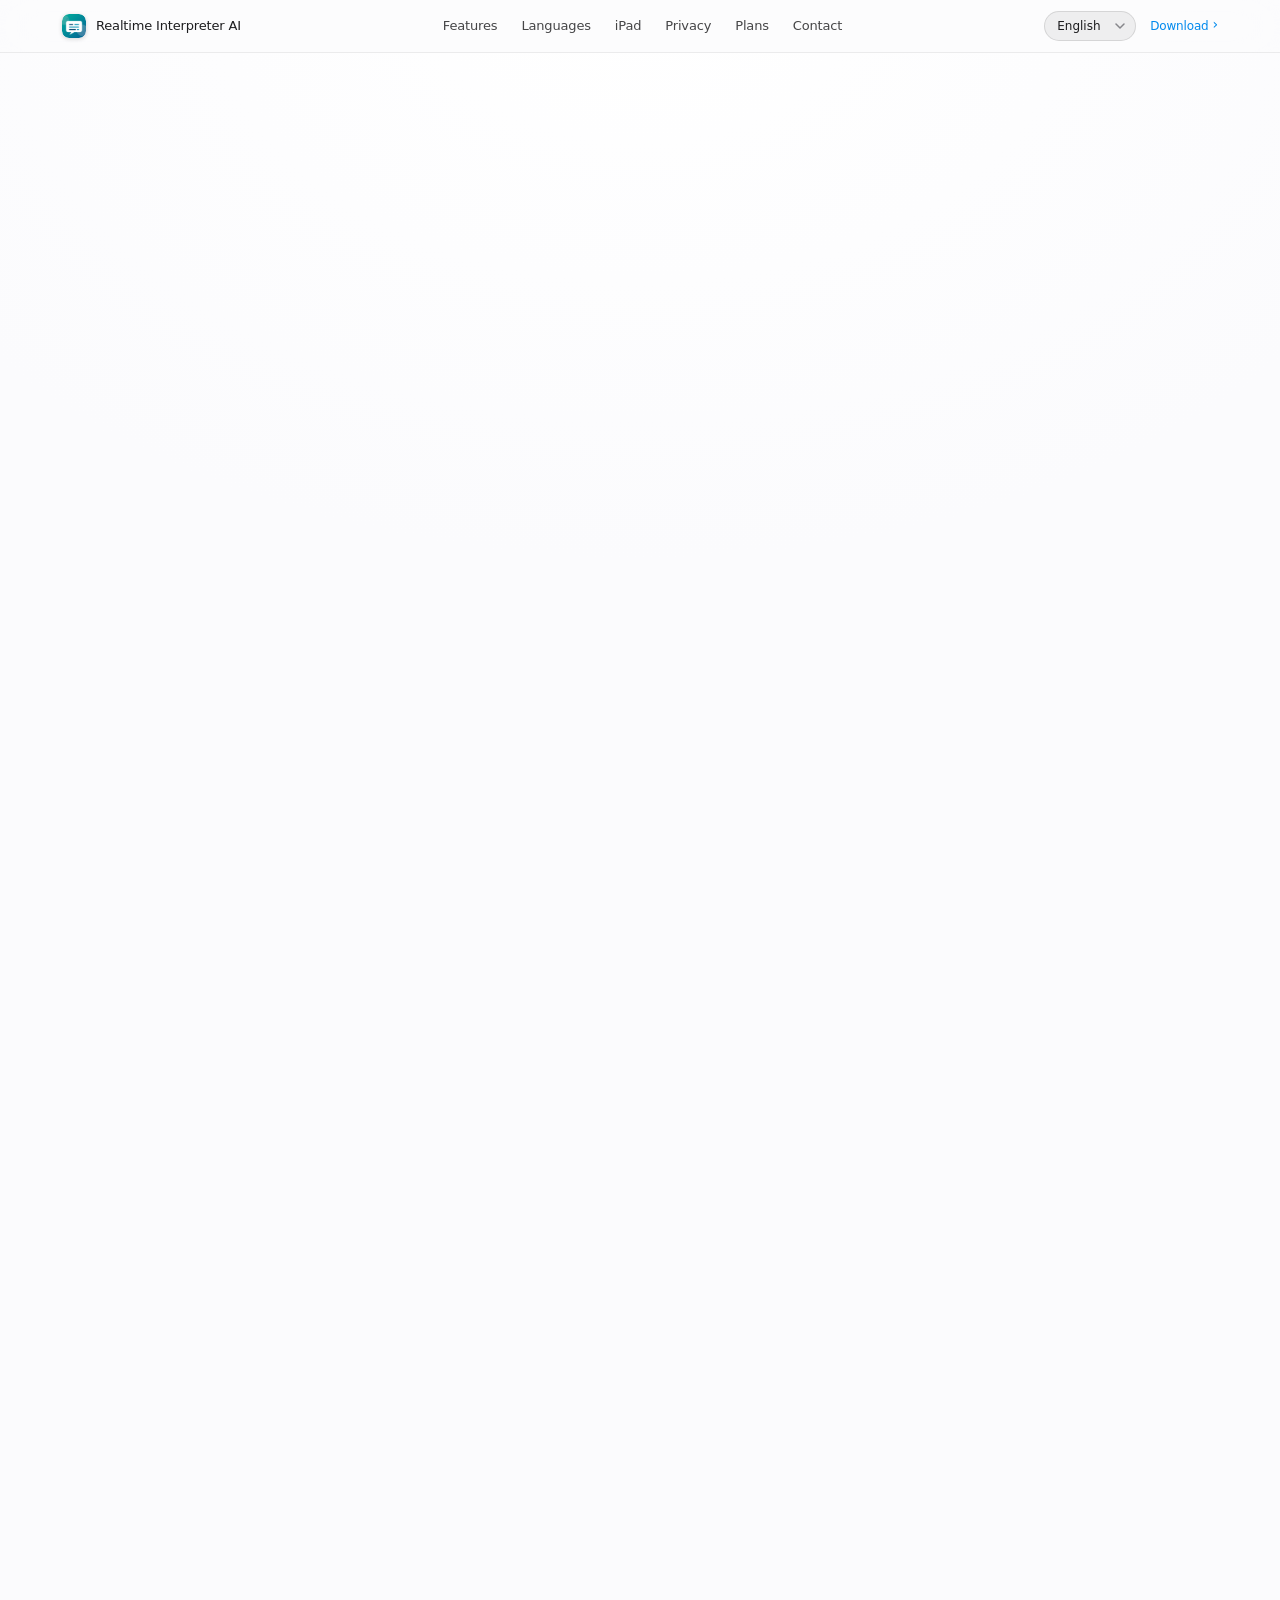
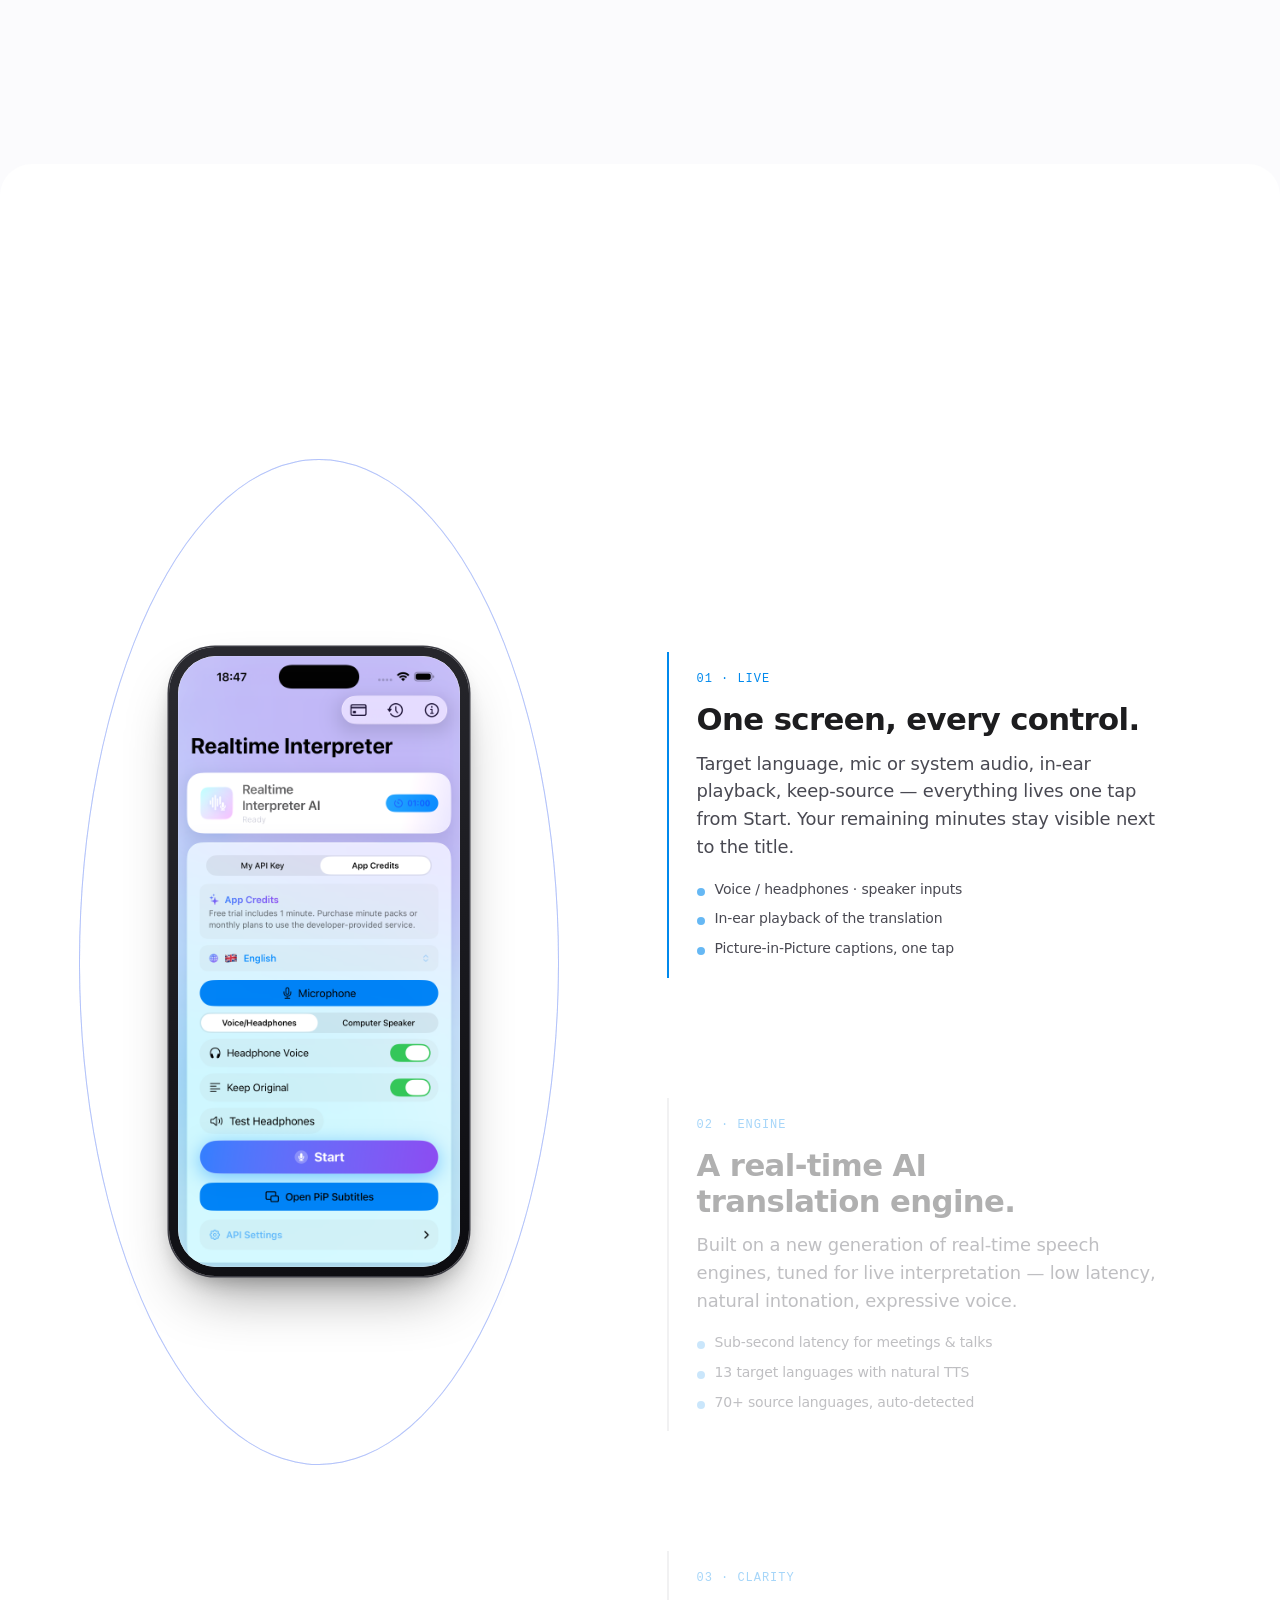
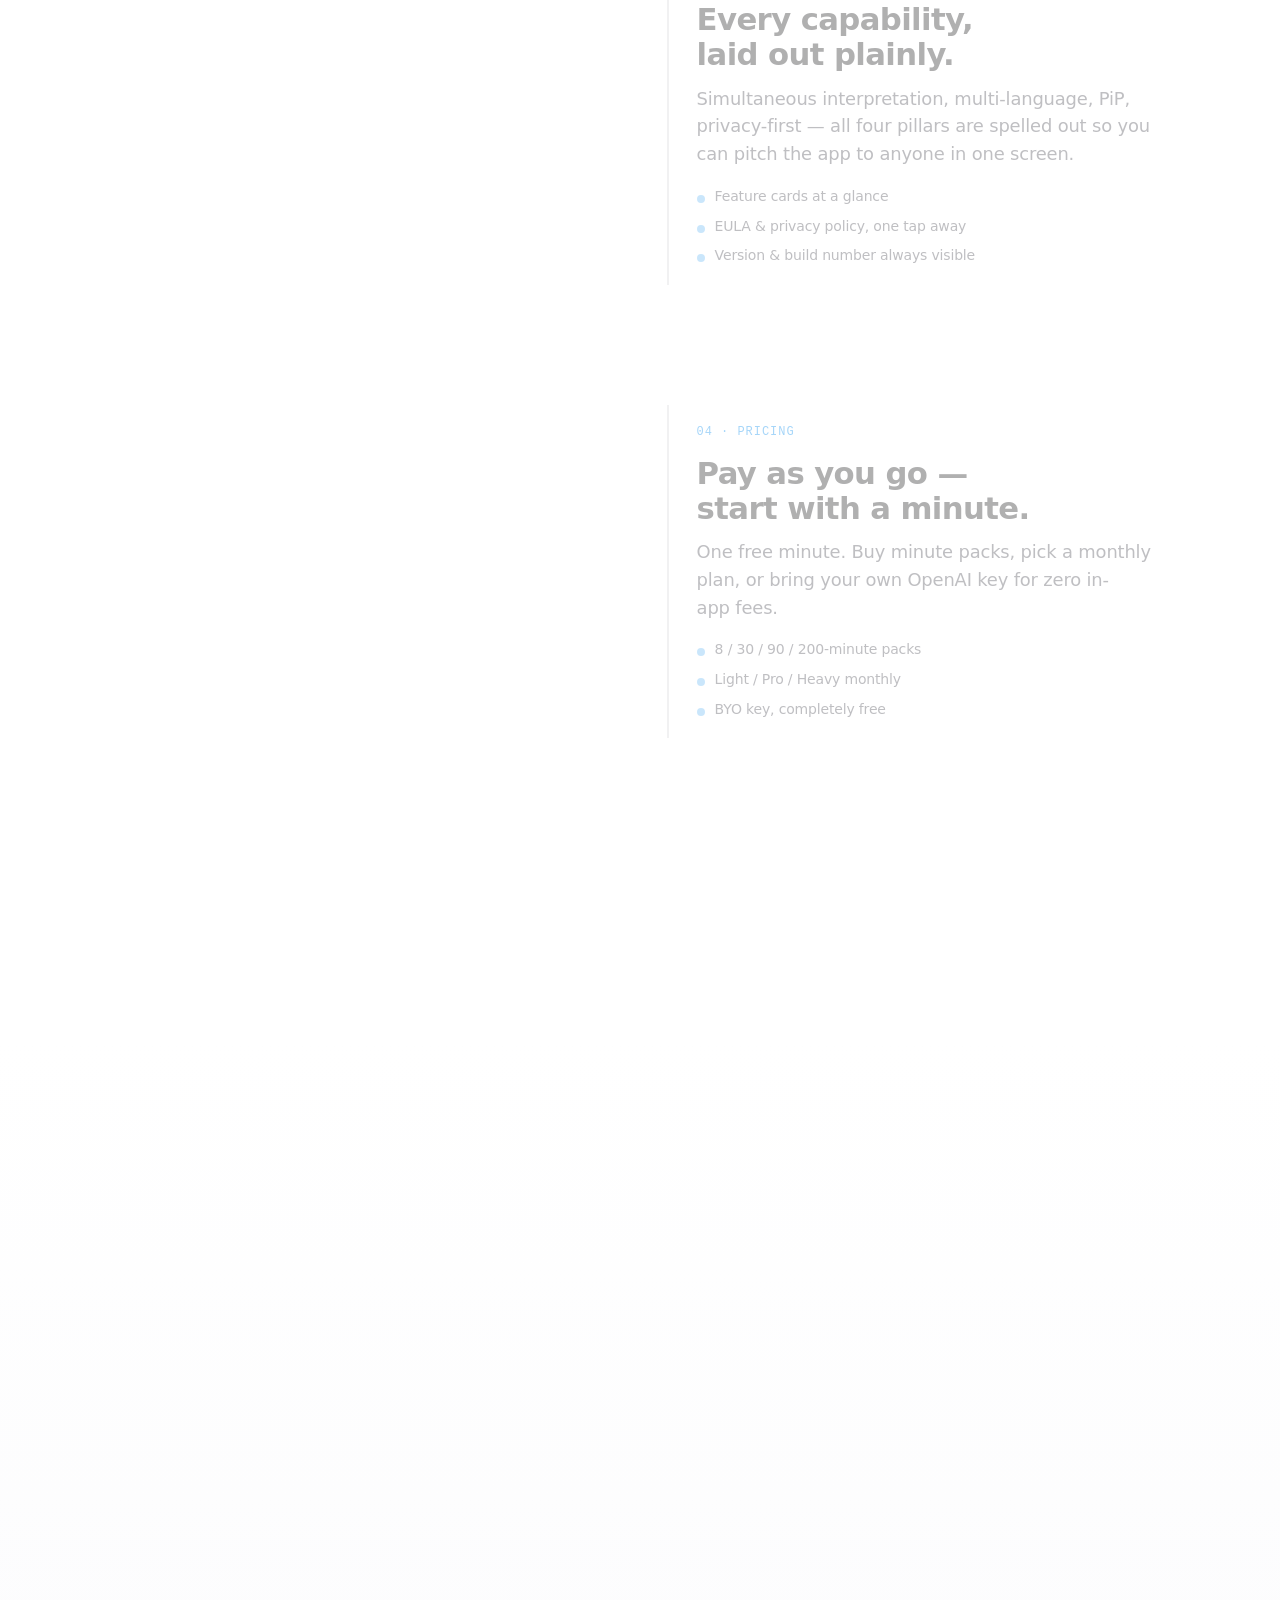
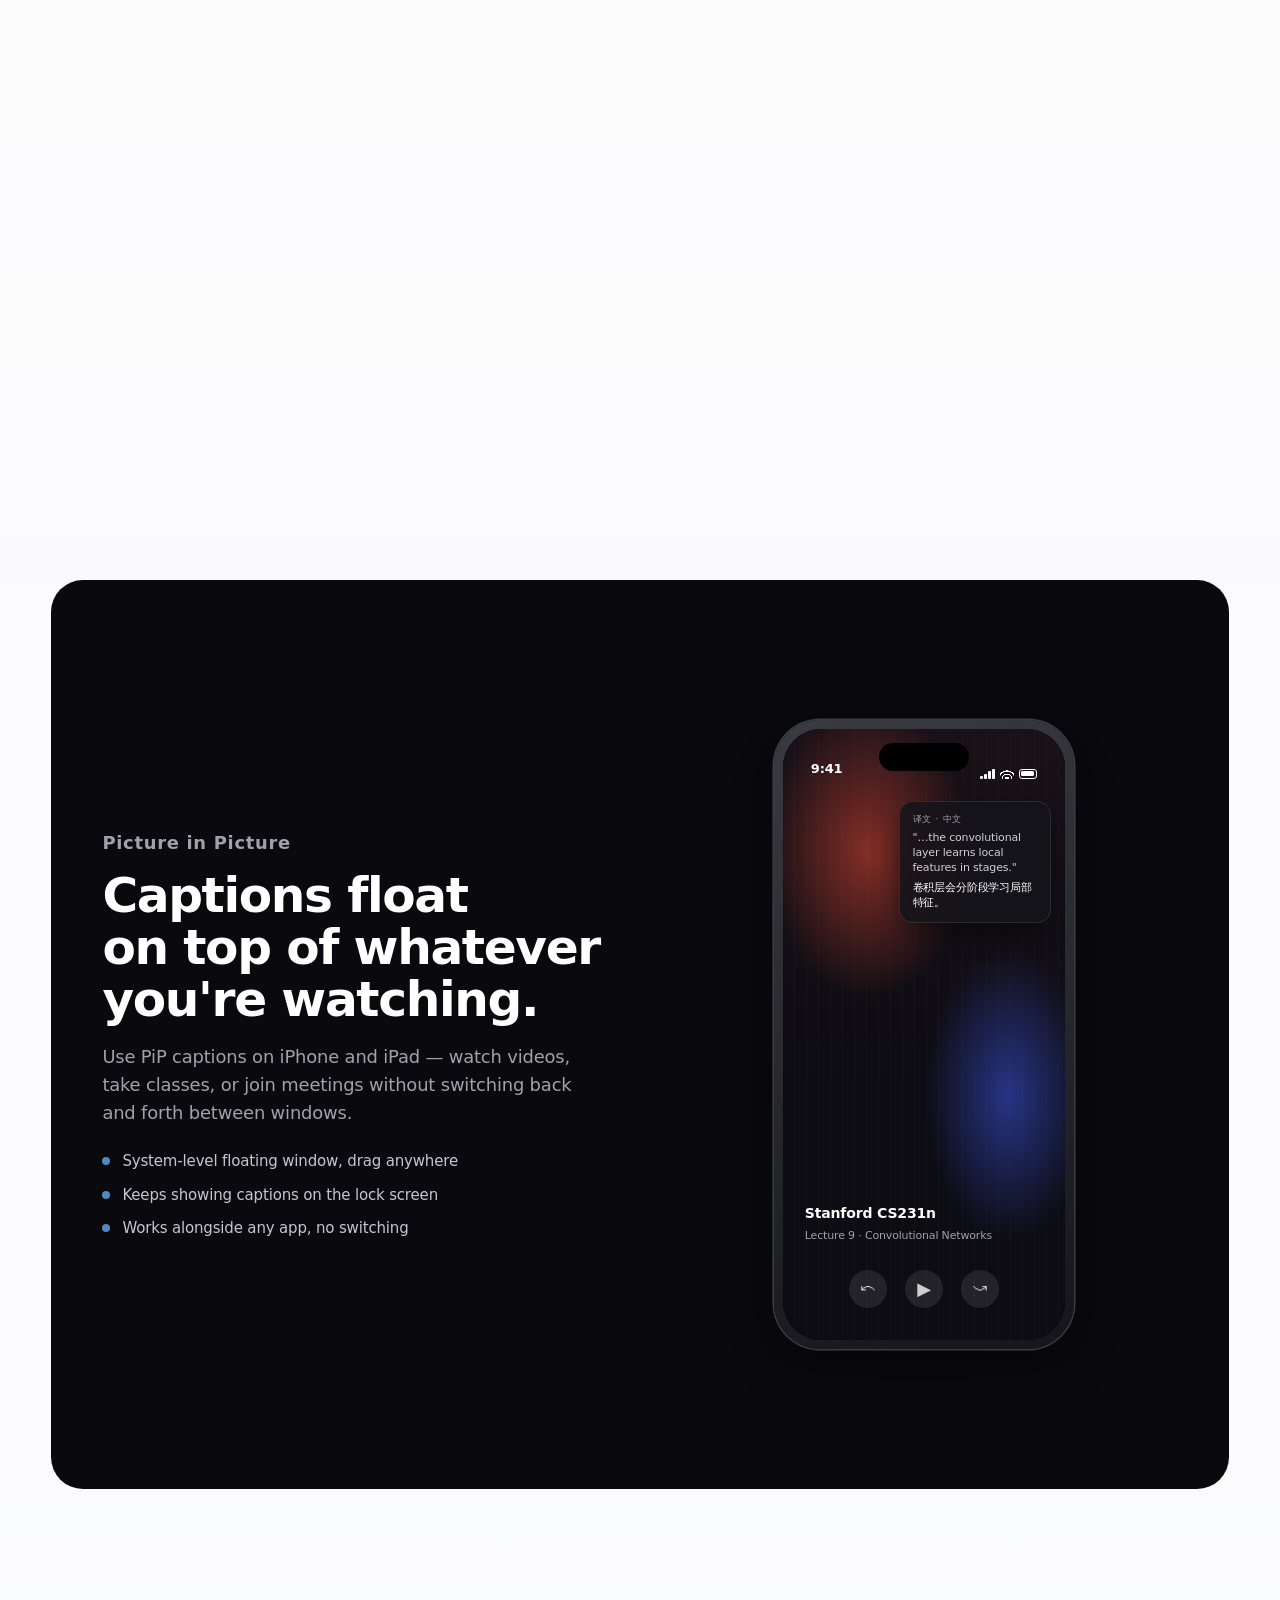
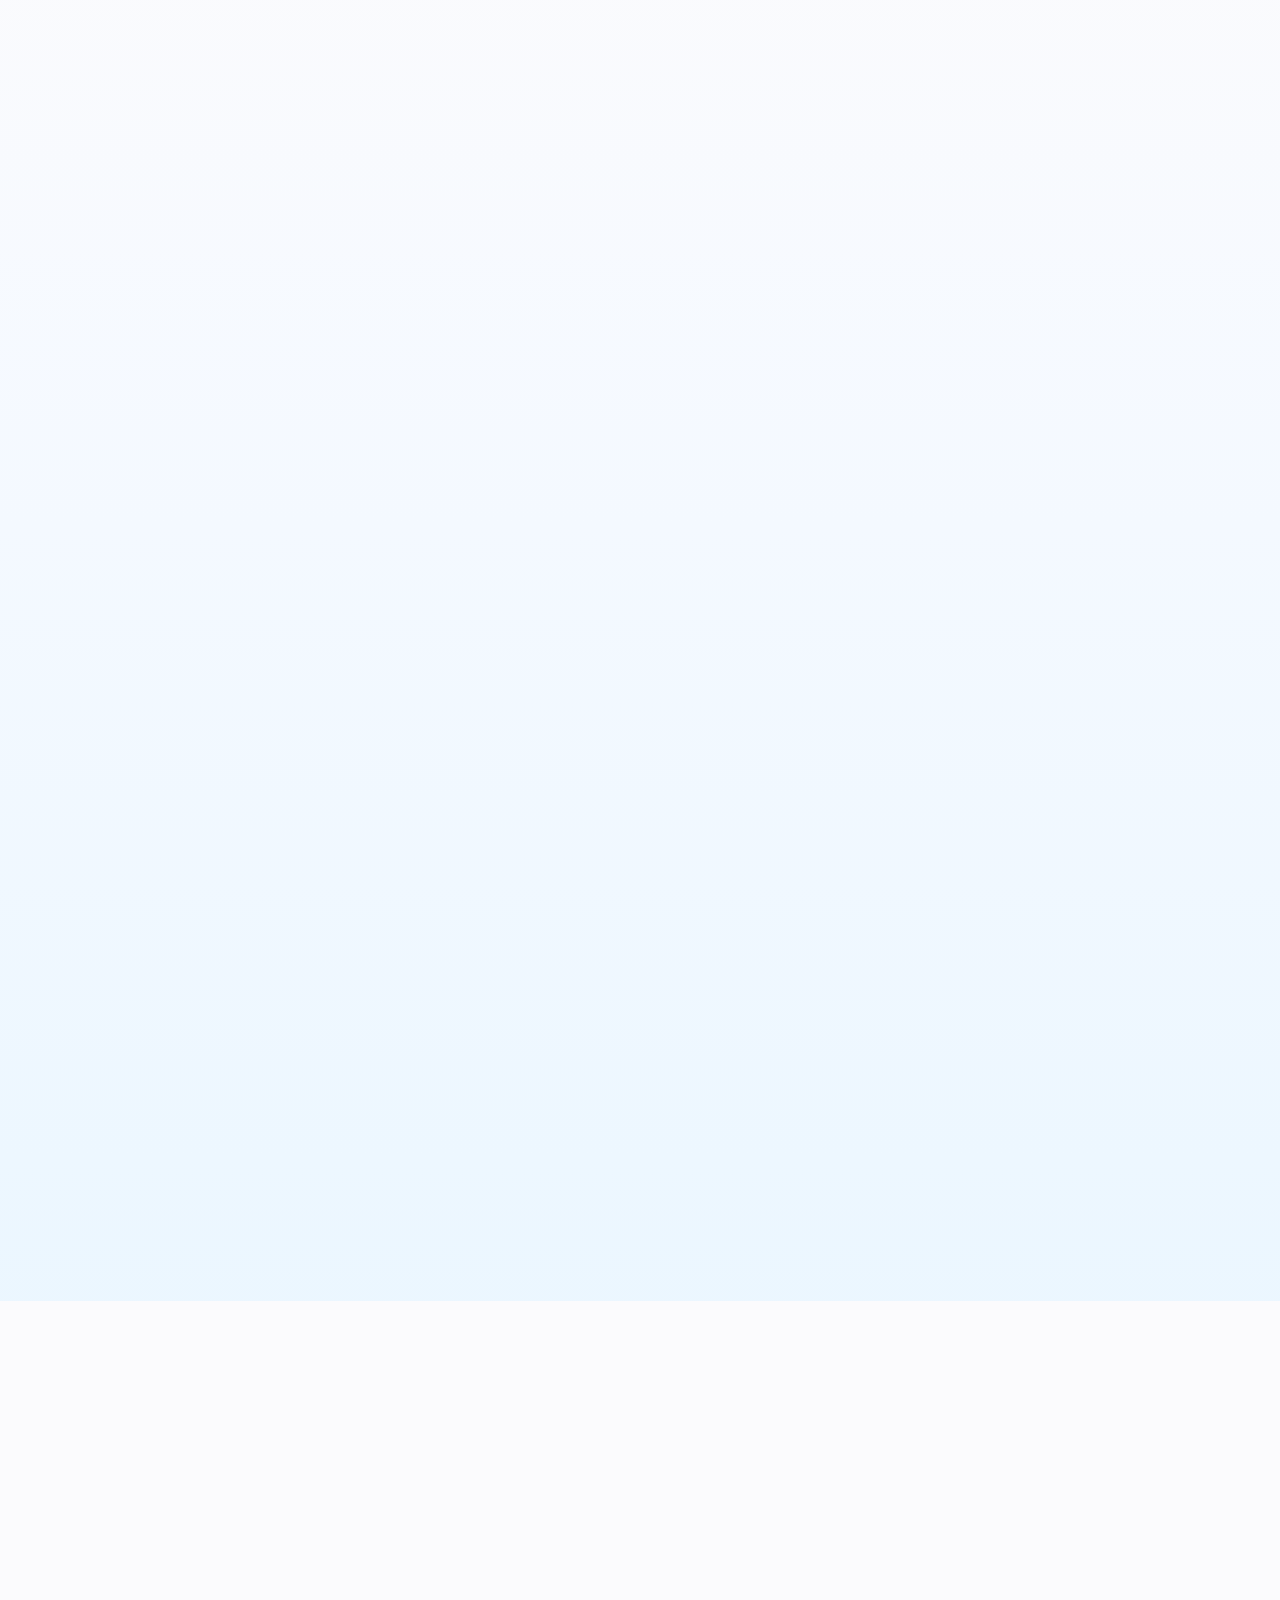
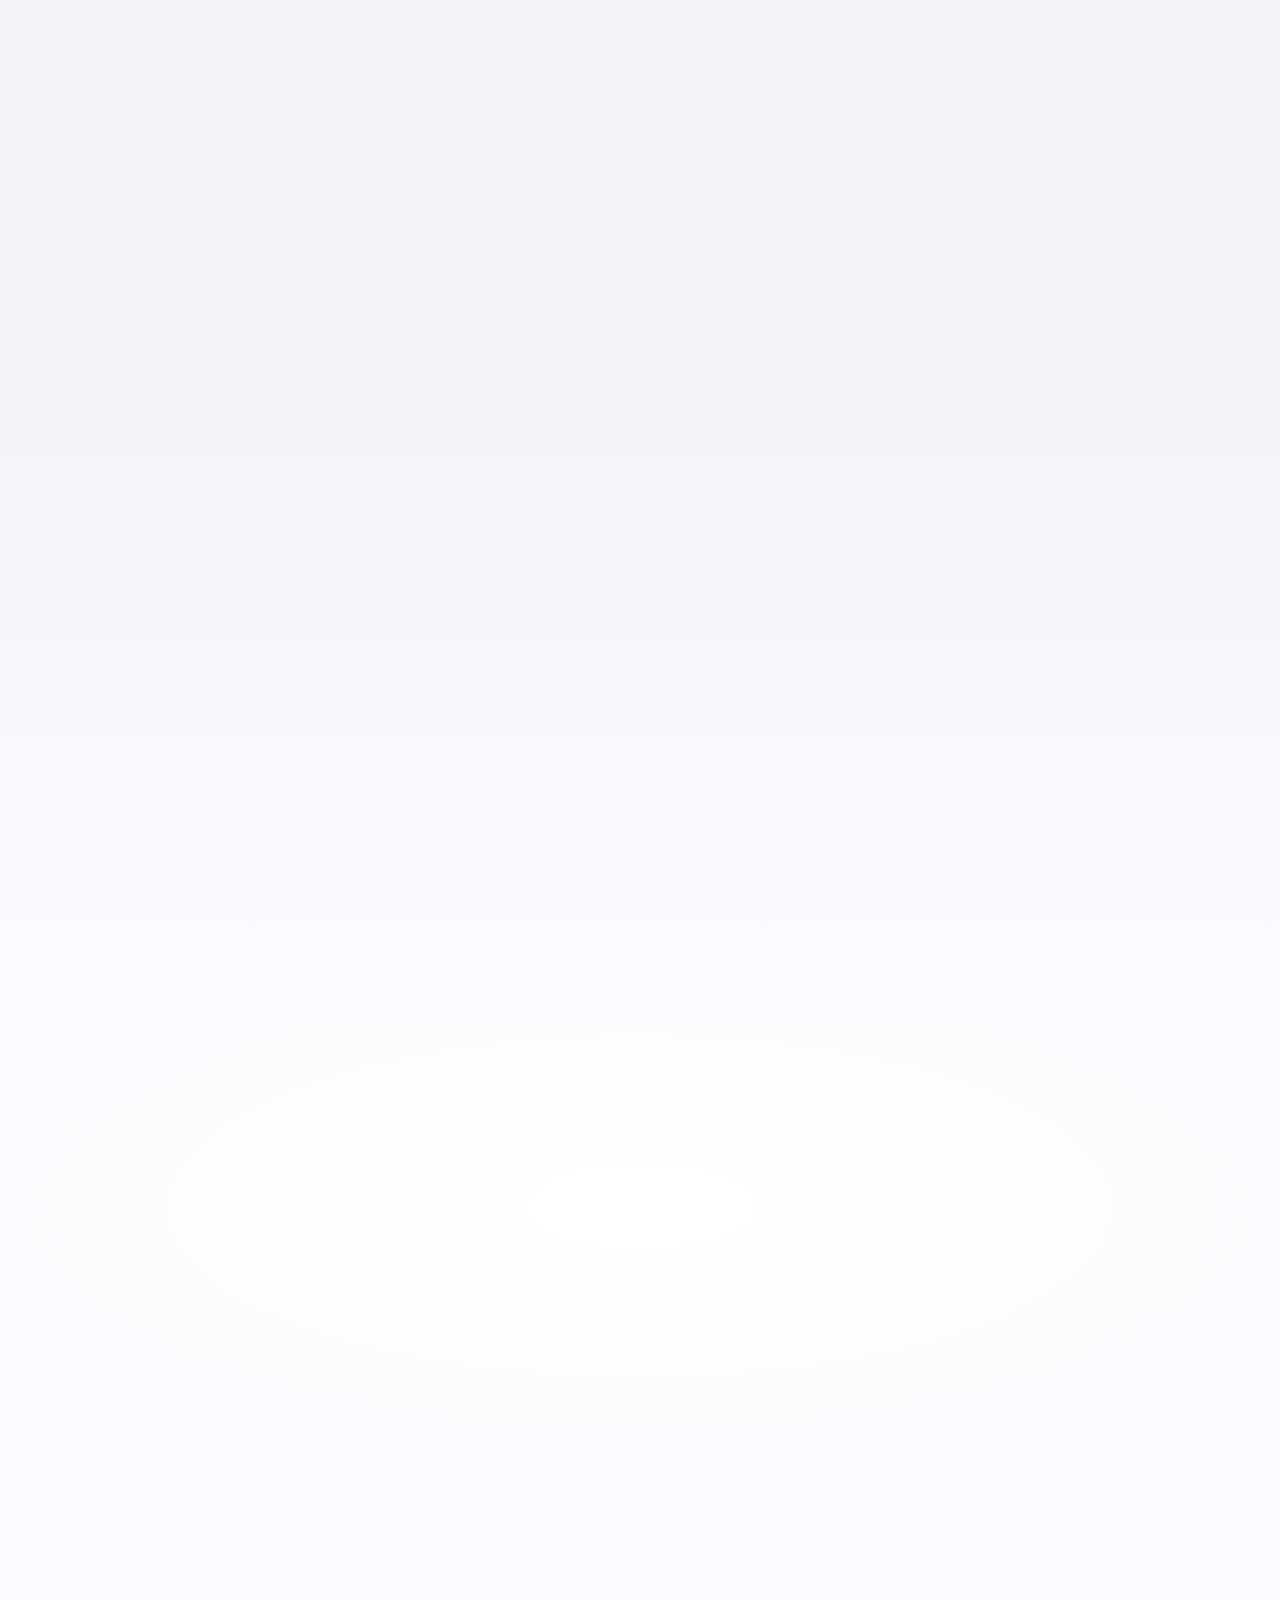
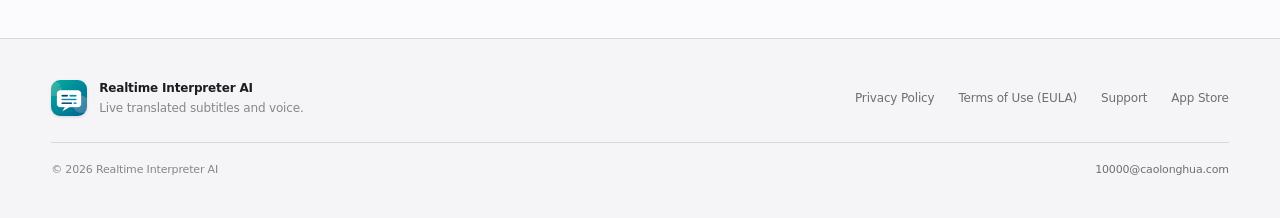
==== commit df09c233: "Site v3: 8-language i18n, dark mode, per-lang screenshots, contact section - i18n.js rewritten with " ====
--- a/index.html
+++ b/index.html
@@ -1,174 +1,427 @@
 <!doctype html>
-<html lang="en">
-  <head>
-    <meta charset="utf-8" />
-    <meta name="viewport" content="width=device-width, initial-scale=1, viewport-fit=cover" />
-    <meta name="color-scheme" content="light dark" />
-    <meta name="theme-color" content="#ffffff" media="(prefers-color-scheme: light)" />
-    <meta name="theme-color" content="#0a0a0c" media="(prefers-color-scheme: dark)" />
-    <meta
-      name="description"
-      content="Realtime Interpreter AI turns live speech into translated subtitles and translated headphone audio for meetings, videos, online classes, and international events."
-    />
-    <title>Realtime Interpreter AI</title>
-    <link rel="icon" type="image/png" href="./assets/app-icon.png" />
-    <link rel="apple-touch-icon" href="./assets/app-icon.png" />
-    <link rel="stylesheet" href="./styles.css" />
-  </head>
-  <body>
-    <header class="site-nav" aria-label="Primary">
-      <a class="brand" href="#top" aria-label="Realtime Interpreter AI">
-        <img src="./assets/app-icon.png" alt="" />
-        <span>Realtime Interpreter AI</span>
-      </a>
-      <nav class="nav-links">
-        <a href="#features" data-i18n="nav_features">Features</a>
-        <a href="#privacy" data-i18n="nav_privacy">Privacy</a>
-        <a href="#plans" data-i18n="nav_plans">Access</a>
-        <a href="#contact" data-i18n="nav_contact">Contact</a>
-      </nav>
-      <div class="nav-actions" role="group" aria-label="Language">
-        <label class="lang-picker">
-          <span class="visually-hidden" data-i18n="lang_label">Language</span>
-          <select id="lang-select" aria-label="Language">
-            <option value="en">English</option>
-            <option value="zh-Hans">简体中文</option>
-            <option value="zh-Hant">繁體中文</option>
-            <option value="ja">日本語</option>
-            <option value="ko">한국어</option>
-            <option value="fr">Français</option>
-            <option value="de">Deutsch</option>
-            <option value="es">Español</option>
-          </select>
-        </label>
-      </div>
-    </header>
-
-    <main id="top">
-      <section class="hero">
-        <div class="hero-copy">
-          <p class="eyebrow" data-i18n="hero_eyebrow">Available on the App Store</p>
-          <h1 data-i18n="hero_title">Live interpretation for the moments you cannot miss.</h1>
-          <p class="hero-subtitle" data-i18n="hero_subtitle">
-            Realtime Interpreter AI turns meetings, videos, online classes, and live events into translated captions and translated headphone audio.
-          </p>
-          <div class="hero-actions">
-            <a class="button primary" href="https://apps.apple.com/app/id6770194336" data-i18n="hero_cta">View on App Store</a>
-            <a class="button secondary" href="#features" data-i18n="hero_secondary">Explore features</a>
+<html lang="zh-CN">
+<head>
+<meta charset="utf-8" />
+<meta name="viewport" content="width=device-width, initial-scale=1, viewport-fit=cover" />
+<meta name="color-scheme" content="light dark" />
+<meta name="theme-color" content="#fbfbfd" media="(prefers-color-scheme: light)" />
+<meta name="theme-color" content="#0a0a0e" media="(prefers-color-scheme: dark)" />
+<title>Realtime Interpreter AI · 同声传译</title>
+<meta name="description" content="Realtime Interpreter AI turns live speech into translated subtitles and translated headphone audio for meetings, videos, online classes, and global events." />
+<link rel="icon" type="image/png" href="assets/app-icon.png" />
+<link rel="apple-touch-icon" href="assets/app-icon.png" />
+<link rel="stylesheet" href="styles.css" />
+</head>
+<body>
+
+<!-- ================= NAV ================= -->
+<nav class="nav" id="nav">
+  <div class="nav-inner">
+    <a class="brand" href="#top" aria-label="Realtime Interpreter AI">
+      <span class="brand-mark" aria-hidden="true">
+        <img src="assets/app-icon.png" alt="" />
+      </span>
+      <span class="brand-name">Realtime Interpreter AI</span>
+    </a>
+    <div class="nav-links">
+      <a href="#features" data-i18n="nav_features">功能</a>
+      <a href="#languages" data-i18n="nav_lang">语言</a>
+      <a href="#ipad" data-i18n="nav_ipad">iPad</a>
+      <a href="#privacy" data-i18n="nav_privacy">隐私</a>
+      <a href="#plans" data-i18n="nav_plans">套餐</a>
+      <a href="#contact" data-i18n="nav_contact">联系</a>
+    </div>
+    <div class="nav-tail">
+      <label class="lang-picker">
+        <span class="visually-hidden" data-i18n="lang_label">Language</span>
+        <select id="lang-select" aria-label="Language">
+          <option value="en">English</option>
+          <option value="zh-Hans">简体中文</option>
+          <option value="zh-Hant">繁體中文</option>
+          <option value="ja">日本語</option>
+          <option value="ko">한국어</option>
+          <option value="fr">Français</option>
+          <option value="de">Deutsch</option>
+          <option value="es">Español</option>
+        </select>
+      </label>
+      <a class="nav-cta" href="#download" data-i18n="nav_cta">下载</a>
+      <button class="nav-menu" id="navMenu" type="button" aria-label="Menu">
+        <span></span><span></span><span></span>
+      </button>
+    </div>
+  </div>
+  <div class="nav-drawer" id="navDrawer">
+    <a href="#features" data-i18n="nav_features">功能</a>
+    <a href="#languages" data-i18n="nav_lang">语言</a>
+    <a href="#ipad" data-i18n="nav_ipad">iPad</a>
+    <a href="#privacy" data-i18n="nav_privacy">隐私</a>
+    <a href="#plans" data-i18n="nav_plans">套餐</a>
+    <a href="#contact" data-i18n="nav_contact">联系</a>
+    <a href="#download" data-i18n="nav_cta">下载</a>
+  </div>
+</nav>
+
+<main id="top">
+
+<!-- ================= HERO ================= -->
+<section class="hero" data-screen-label="01 Hero">
+  <div class="hero-inner">
+    <p class="eyebrow reveal reveal-1" data-i18n="hero_eyebrow">已上架 App Store · iOS 17+ / iPadOS 17+</p>
+    <h1 class="reveal reveal-2" data-i18n-html="hero_title">同声传译，<br/><span class="accent">进入实时字幕时代。</span></h1>
+    <p class="hero-sub reveal reveal-3" data-i18n-html="hero_sub">把会议、视频、网课和国际活动里的每一句话，<br/>实时转化为字幕，并通过耳机播读译文。</p>
+    <div class="hero-ctas reveal reveal-4">
+      <a class="btn primary" href="https://apps.apple.com/app/id6770194336" data-i18n="hero_cta_primary">前往 App Store</a>
+      <a class="btn ghost" href="#features" data-i18n="hero_cta_secondary">了解功能</a>
+    </div>
+  </div>
+
+  <div class="hero-stage reveal reveal-4">
+    <div class="glow" aria-hidden="true"></div>
+    <div class="hero-devices">
+      <div class="phone phone-back" data-tilt="back">
+        <span class="phone-frame" aria-hidden="true"></span>
+        <img data-shot="iphone-about" src="assets/iphone-about.png" alt="Realtime Interpreter AI · About" loading="lazy" />
+      </div>
+      <div class="phone phone-front" data-tilt="front">
+        <span class="phone-frame" aria-hidden="true"></span>
+        <img data-shot="iphone-main" src="assets/iphone-main.png" alt="Realtime Interpreter AI · Main" loading="lazy" />
+        <div class="phone-badge" aria-hidden="true">
+          <span class="dot"></span>
+          <span data-i18n="badge_live">LIVE</span>
+        </div>
+      </div>
+    </div>
+  </div>
+</section>
+
+<!-- ================= INTRO ================= -->
+<section class="intro-band" data-screen-label="02 Intro">
+  <p class="reveal" data-i18n-html="intro_body">它不是一个离线翻译器。<br/><span class="em">它是你随身的跨语言参与层——现场跟随、耳机理解、事后复盘。</span></p>
+</section>
+
+<!-- ================= FEATURES SCROLLY ================= -->
+<section id="features" class="features" data-screen-label="03 Features">
+  <div class="features-head reveal">
+    <p class="eyebrow" data-i18n="features_eyebrow">Live intelligence</p>
+    <h2 data-i18n-html="features_title">让你在对话发生时<br/>就跟上每一句话。</h2>
+    <p data-i18n="features_body">选择目标语言后开始收音，输入语言自动识别。译文以字幕形式实时出现，开启耳机播读后，翻译结果会同步朗读，减少盯屏负担。</p>
+  </div>
+
+  <div class="scrolly">
+    <div class="scrolly-sticky">
+      <div class="phone phone-feature">
+        <span class="phone-frame" aria-hidden="true"></span>
+        <div class="phone-stack" id="phoneStack">
+          <img class="ps-img is-active" data-step="1" data-shot="iphone-main"     src="assets/iphone-main.png" alt="Main controls" loading="lazy" />
+          <img class="ps-img"           data-step="2" data-shot="iphone-welcome"  src="assets/iphone-welcome.png" alt="Onboarding" loading="lazy" />
+          <img class="ps-img"           data-step="3" data-shot="iphone-about"    src="assets/iphone-about.png" alt="About" loading="lazy" />
+          <img class="ps-img"           data-step="4" data-shot="iphone-plans"    src="assets/iphone-plans.png" alt="Plans" loading="lazy" />
+        </div>
+        <div class="phone-pings" aria-hidden="true">
+          <span class="ping ping-1"></span>
+          <span class="ping ping-2"></span>
+          <span class="ping ping-3"></span>
+        </div>
+      </div>
+    </div>
+
+    <div class="scrolly-steps">
+      <div class="step is-active" data-step="1" data-img="iphone-main">
+        <div class="num">01 · LIVE</div>
+        <h3 data-i18n="step1_title">一屏控住整场同传。</h3>
+        <p data-i18n="step1_body">选目标语言、麦克风或电脑外放、耳机朗读与原文保留，开始按钮一按到位。剩余额度始终在标题旁可见。</p>
+        <ul class="step-bullets">
+          <li data-i18n="step1_b1">人声 / 耳机 · 电脑外放双输入</li>
+          <li data-i18n="step1_b2">耳机朗读 · 实时播读译文</li>
+          <li data-i18n="step1_b3">画中画字幕 · 一键开启</li>
+        </ul>
+      </div>
+      <div class="step" data-step="2" data-img="iphone-welcome">
+        <div class="num">02 · ENGINE</div>
+        <h3 data-i18n="step2_title">实时 AI 翻译引擎。</h3>
+        <p data-i18n="step2_body">采用新一代实时语音翻译引擎，专为同声传译优化——低延迟、自然语气、富有表现力。</p>
+        <ul class="step-bullets">
+          <li data-i18n="step2_b1">亚秒级延迟，适合会议与讲座</li>
+          <li data-i18n="step2_b2">13 种目标语言自然语音输出</li>
+          <li data-i18n="step2_b3">70+ 种输入语言，模型自动识别</li>
+        </ul>
+      </div>
+      <div class="step" data-step="3" data-img="iphone-about">
+        <div class="num">03 · CLARITY</div>
+        <h3 data-i18n-html="step3_title">每一项能力<br/>都摆在你面前。</h3>
+        <p data-i18n="step3_body">同声传译、多语言、画中画、隐私优先——四大能力都标注得清清楚楚，让你在介绍 App 时也能直接抄走这页设计。</p>
+        <ul class="step-bullets">
+          <li data-i18n="step3_b1">特性卡片化展示</li>
+          <li data-i18n="step3_b2">EULA 与隐私政策一目了然</li>
+          <li data-i18n="step3_b3">版本与构建号清晰可见</li>
+        </ul>
+      </div>
+      <div class="step" data-step="4" data-img="iphone-plans">
+        <div class="num">04 · PRICING</div>
+        <h3 data-i18n="step4_title">按需付费，从一分钟开始。</h3>
+        <p data-i18n="step4_body">免费试用 1 分钟。按次购买分钟包，或选择月度套餐；也可以自带 OpenAI API Key，零额外费用。</p>
+        <ul class="step-bullets">
+          <li data-i18n="step4_b1">8 / 30 / 90 / 200 分钟包</li>
+          <li data-i18n="step4_b2">轻量 / 专业 / 高频月卡</li>
+          <li data-i18n="step4_b3">自带 API Key 完全免费</li>
+        </ul>
+      </div>
+    </div>
+  </div>
+</section>
+
+<!-- ================= LANGUAGES MARQUEE ================= -->
+<section id="languages" class="languages" data-screen-label="04 Languages">
+  <div class="lang-head reveal">
+    <p class="eyebrow" data-i18n="lang_eyebrow">Languages</p>
+    <h2 data-i18n-html="lang_title">选定输出，<br/>畅说任意输入。</h2>
+    <p class="sub" data-i18n="lang_sub">选好你的目标语言一次，模型会自动识别说话者使用的任意语言，并以你选定的语言进行语音与文字翻译。</p>
+  </div>
+
+  <div class="lang-stage">
+    <div class="lang-visual reveal">
+      <div class="phone phone-tilt-left">
+        <span class="phone-frame" aria-hidden="true"></span>
+        <img data-shot="iphone-languages" src="assets/iphone-languages.png" alt="Languages onboarding" loading="lazy" />
+      </div>
+      <div class="lang-rings" aria-hidden="true">
+        <span></span><span></span><span></span>
+      </div>
+    </div>
+    <div class="lang-copy">
+      <div class="lang-row reveal">
+        <span class="lang-label" data-i18n="lang_output">输出 · 13 种</span>
+        <div class="marquee" data-speed="40">
+          <div class="marquee-track">
+            <span>中文</span><span>English</span><span>日本語</span><span>한국어</span><span>Français</span><span>Deutsch</span><span>Español</span><span>Italiano</span><span>Português</span><span>العربية</span><span>Русский</span><span>हिन्दी</span><span>Türkçe</span>
+            <span>中文</span><span>English</span><span>日本語</span><span>한국어</span><span>Français</span><span>Deutsch</span><span>Español</span><span>Italiano</span><span>Português</span><span>العربية</span><span>Русский</span><span>हिन्दी</span><span>Türkçe</span>
           </div>
         </div>
-        <div class="hero-stage" aria-label="App previews">
-          <img class="device ipad" data-shot="ipad-main" src="./assets/ipad-live.png" alt="Realtime Interpreter AI on iPad" />
-          <img class="device iphone" data-shot="iphone-main" src="./assets/iphone-live.png" alt="Live subtitles on iPhone" />
-        </div>
-      </section>
-
-      <section class="intro-band">
-        <p data-i18n="intro">
-          Not an offline translator. A lightweight language layer for live participation.
-        </p>
-      </section>
-
-      <section id="features" class="section feature-grid">
-        <article class="feature-copy">
-          <p class="eyebrow" data-i18n="features_eyebrow">Live intelligence</p>
-          <h2 data-i18n="features_title">Follow the conversation as it happens.</h2>
-          <p data-i18n="features_body">
-            Choose a target language and start listening. The app detects the input language automatically, shows translated captions, and can speak the translation through your headphones.
-          </p>
-        </article>
-        <div class="feature-list">
-          <div class="feature-item">
-            <span>01</span>
-            <h3 data-i18n="f1_title">Live translated captions</h3>
-            <p data-i18n="f1_body">Built for meetings, lectures, online courses, livestreams, and videos.</p>
+      </div>
+      <div class="lang-row reveal reveal-2">
+        <span class="lang-label muted" data-i18n="lang_input">输入 · 70+ 自动识别</span>
+        <div class="marquee reverse" data-speed="55">
+          <div class="marquee-track">
+            <span>EN</span><span>ZH</span><span>JA</span><span>KO</span><span>FR</span><span>DE</span><span>ES</span><span>IT</span><span>PT</span><span>AR</span><span>RU</span><span>HI</span><span>TR</span><span>VI</span><span>TH</span><span>ID</span><span>NL</span><span>PL</span><span>SV</span><span>FI</span><span>DA</span><span>NO</span><span>UK</span><span>HE</span>
+            <span>EN</span><span>ZH</span><span>JA</span><span>KO</span><span>FR</span><span>DE</span><span>ES</span><span>IT</span><span>PT</span><span>AR</span><span>RU</span><span>HI</span><span>TR</span><span>VI</span><span>TH</span><span>ID</span><span>NL</span><span>PL</span><span>SV</span><span>FI</span><span>DA</span><span>NO</span><span>UK</span><span>HE</span>
           </div>
-          <div class="feature-item">
-            <span>02</span>
-            <h3 data-i18n="f2_title">Translated headphone audio</h3>
-            <p data-i18n="f2_body">Hear the translation without interrupting the room.</p>
+        </div>
+      </div>
+      <div class="lang-stats reveal reveal-3">
+        <div><b>13</b><span data-i18n="lang_stat_1">输出语言</span></div>
+        <div><b>70+</b><span data-i18n="lang_stat_2">输入识别</span></div>
+        <div><b>1</b><span data-i18n="lang_stat_3">次选定，全程通用</span></div>
+      </div>
+    </div>
+  </div>
+</section>
+
+<!-- ================= PIP DARK ================= -->
+<section id="pip" class="dark-band" data-screen-label="05 PiP">
+  <div class="split">
+    <div class="split-copy">
+      <p class="eyebrow on-dark" data-i18n="pip_eyebrow">Picture in Picture</p>
+      <h2 data-i18n-html="pip_title">字幕悬浮，<br/>覆在你正在看的内容之上。</h2>
+      <p data-i18n="pip_body">在 iPhone 和 iPad 上开启画中画字幕——观看视频、上网课或参加远程会议时，无需在窗口间来回切换。</p>
+      <ul class="dark-bullets">
+        <li data-i18n="pip_b1">系统级悬浮窗，可拖动到任意位置</li>
+        <li data-i18n="pip_b2">支持锁屏后继续显示字幕</li>
+        <li data-i18n="pip_b3">与任何 App 同时使用，无需切换</li>
+      </ul>
+    </div>
+    <div class="split-visual">
+      <div class="phone phone-pip">
+        <span class="phone-frame light" aria-hidden="true"></span>
+        <div class="pip-screen">
+          <div class="pip-status">
+            <span>9:41</span>
+            <span class="status-icons">
+              <span class="si-bars"><i></i><i></i><i></i><i></i></span>
+              <span class="si-wifi"></span>
+              <span class="si-batt"></span>
+            </span>
           </div>
-          <div class="feature-item">
-            <span>03</span>
-            <h3 data-i18n="f3_title">History and Word export</h3>
-            <p data-i18n="f3_body">Save source text and translations for review, copy, and export.</p>
+          <div class="pip-video" aria-hidden="true">
+            <div class="pip-stripes"></div>
+            <div class="pip-title">Stanford CS231n<small data-i18n="pip_lecture">Lecture 9 · Convolutional Networks</small></div>
+            <div class="pip-controls"><span>⤺</span><span>▶︎</span><span>⤻</span></div>
           </div>
-        </div>
-      </section>
-
-      <section class="showcase">
-        <div class="showcase-copy">
-          <p class="eyebrow" data-i18n="pip_eyebrow">Picture in Picture</p>
-          <h2 data-i18n="pip_title">Captions that float above what you are watching.</h2>
-          <p data-i18n="pip_body">
-            Use PiP captions on iPhone and iPad while watching videos, online classes, or meetings without constant app switching.
-          </p>
-        </div>
-        <img data-shot="iphone-main" src="./assets/iphone-pip-history.png" alt="PiP subtitles" />
-      </section>
-
-      <section class="section history-layout">
-        <div>
-          <p class="eyebrow" data-i18n="history_eyebrow">From live to archive</p>
-          <h2 data-i18n="history_title">A live session can become a useful record.</h2>
-          <p data-i18n="history_body">
-            History saves recognized source text and translated text. After a meeting, review key points, copy text, or export a Word document.
-          </p>
-        </div>
-        <img data-shot="ipad-main" src="./assets/ipad-history-export.png" alt="History and export on iPad" />
-      </section>
-
-      <section id="privacy" class="privacy-panel">
-        <div>
-          <p class="eyebrow" data-i18n="privacy_eyebrow">Privacy by design</p>
-          <h2 data-i18n="privacy_title">Realtime processing should still feel controlled.</h2>
-        </div>
-        <div class="privacy-points">
-          <p data-i18n="privacy_1">The app asks for explicit AI data-processing consent before sending audio.</p>
-          <p data-i18n="privacy_2">No permanent service key is embedded in the app; developer service access uses short-lived credentials.</p>
-          <p data-i18n="privacy_3">History is user-managed and can be viewed, copied, exported, or deleted.</p>
-        </div>
-      </section>
-
-      <section id="plans" class="section plans-layout">
-        <img data-shot="iphone-main" src="./assets/iphone-plans.png" alt="Plans and App Credits" />
-        <div>
-          <p class="eyebrow" data-i18n="plans_eyebrow">Flexible access</p>
-          <h2 data-i18n="plans_title">Try 1 minute free, or bring your own service credential.</h2>
-          <p data-i18n="plans_body">
-            Use App Credits for a quick start, or enter your own service credential. Purchase screens include privacy policy and terms links.
-          </p>
-          <a class="button primary" href="https://apps.apple.com/app/id6770194336" data-i18n="plans_cta">Download on App Store</a>
-        </div>
-      </section>
-
-      <section id="contact" class="contact-panel">
-        <div class="contact-card">
-          <p class="eyebrow" data-i18n="contact_eyebrow">Support & Contact</p>
-          <h2 data-i18n="contact_title">We are here when you need us.</h2>
-          <p data-i18n="contact_body">
-            Questions about the app, your subscription, or privacy? Reach us directly. We typically respond within one business day.
-          </p>
-          <a class="button primary contact-mail" href="mailto:10000@caolonghua.com">10000@caolonghua.com</a>
-        </div>
-      </section>
-    </main>
-
-    <footer class="footer">
-      <div class="footer-brand">
-        <img src="./assets/app-icon.png" alt="" />
-        <div>
-          <strong>Realtime Interpreter AI</strong>
-          <p data-i18n="footer_tagline">Live translated subtitles and voice.</p>
-        </div>
-      </div>
-      <div class="footer-links">
-        <a href="https://caolonghua.github.io/realtime-interpreter-ai/privacy.html" data-i18n="footer_privacy">Privacy Policy</a>
-        <a href="https://www.apple.com/legal/internet-services/itunes/dev/stdeula/" data-i18n="footer_terms">Terms of Use (EULA)</a>
-        <a href="#contact" data-i18n="footer_support">Support</a>
-        <a href="https://apps.apple.com/app/id6770194336" data-i18n="footer_appstore">App Store</a>
-      </div>
-    </footer>
-    <script src="./script.js"></script>
-  </body>
+          <div class="pip-overlay" id="pipOverlay">
+            <div class="pip-meta">译文 · 中文</div>
+            <div class="pip-src" id="pipSrc">"…the convolutional layer learns local features in stages."</div>
+            <div class="pip-dst" id="pipDst">卷积层会分阶段学习局部特征。</div>
+          </div>
+        </div>
+      </div>
+    </div>
+  </div>
+</section>
+
+<!-- ================= iPad ================= -->
+<section id="ipad" class="ipad-section" data-screen-label="06 iPad">
+  <div class="ipad-head reveal">
+    <p class="eyebrow" data-i18n="ipad_eyebrow">Designed for iPad</p>
+    <h2 data-i18n-html="ipad_title">在更大的画布上，<br/>一切都更从容。</h2>
+    <p data-i18n="ipad_body">原文与译文并排展示，控件横向铺开，套餐与关于页保留 iPad 优先的留白节奏。无需缩放，原生 iPadOS 体验。</p>
+  </div>
+
+  <div class="ipad-stage">
+    <div class="ipad-device reveal">
+      <span class="ipad-frame" aria-hidden="true"></span>
+      <div class="ipad-stack" id="ipadStack">
+        <img class="ips-img is-active" data-step="1" data-shot="ipad-main"  src="assets/ipad-main.png" alt="iPad · Main" loading="lazy" />
+        <img class="ips-img"           data-step="2" data-shot="ipad-about" src="assets/ipad-about.png" alt="iPad · About" loading="lazy" />
+        <img class="ips-img"           data-step="3" data-shot="ipad-plans" src="assets/ipad-plans.png" alt="iPad · Plans" loading="lazy" />
+      </div>
+    </div>
+    <div class="ipad-thumbs reveal" id="ipadThumbs">
+      <button class="ipad-thumb is-active" data-step="1">
+        <img data-shot="ipad-main" src="assets/ipad-main.png" alt="Main" loading="lazy" />
+        <span data-i18n="ipad_t1">主界面</span>
+      </button>
+      <button class="ipad-thumb" data-step="2">
+        <img data-shot="ipad-about" src="assets/ipad-about.png" alt="About" loading="lazy" />
+        <span data-i18n="ipad_t2">关于</span>
+      </button>
+      <button class="ipad-thumb" data-step="3">
+        <img data-shot="ipad-plans" src="assets/ipad-plans.png" alt="Plans" loading="lazy" />
+        <span data-i18n="ipad_t3">套餐</span>
+      </button>
+    </div>
+  </div>
+</section>
+
+<!-- ================= PRIVACY ================= -->
+<section id="privacy" class="privacy" data-screen-label="07 Privacy">
+  <p class="eyebrow reveal" data-i18n="privacy_eyebrow">Privacy by design</p>
+  <h2 class="reveal" data-i18n-html="privacy_title">实时处理，<br/>也要让用户握有控制权。</h2>
+  <p class="sub reveal" data-i18n="privacy_sub">每一处涉及音频的环节都被显式提示、最小授权，并由你保留处置权。</p>
+  <div class="privacy-grid">
+    <div class="privacy-card reveal">
+      <div class="icon" style="background:oklch(0.96 0.03 250);color:oklch(0.55 0.20 250)">
+        <svg width="20" height="20" viewBox="0 0 24 24" fill="none" stroke="currentColor" stroke-width="2.2" stroke-linecap="round" stroke-linejoin="round"><path d="M12 22s8-4 8-10V5l-8-3-8 3v7c0 6 8 10 8 10z"/></svg>
+      </div>
+      <h3 data-i18n="p1_title">显式授权</h3>
+      <p data-i18n="p1_body">开始前显示 AI 数据处理同意提示，用户确认后才发送音频。</p>
+    </div>
+    <div class="privacy-card reveal reveal-2">
+      <div class="icon" style="background:oklch(0.96 0.04 155);color:oklch(0.55 0.16 155)">
+        <svg width="20" height="20" viewBox="0 0 24 24" fill="none" stroke="currentColor" stroke-width="2.2" stroke-linecap="round" stroke-linejoin="round"><rect x="3" y="11" width="18" height="11" rx="2"/><path d="M7 11V7a5 5 0 0 1 10 0v4"/></svg>
+      </div>
+      <h3 data-i18n="p2_title">短时凭证</h3>
+      <p data-i18n="p2_body">App 不内置永久服务密钥，开发者服务使用短时授权凭证。</p>
+    </div>
+    <div class="privacy-card reveal reveal-3">
+      <div class="icon" style="background:oklch(0.96 0.04 30);color:oklch(0.6 0.18 30)">
+        <svg width="20" height="20" viewBox="0 0 24 24" fill="none" stroke="currentColor" stroke-width="2.2" stroke-linecap="round" stroke-linejoin="round"><path d="M4 7h16M9 11v6M15 11v6M5 7l1 13a2 2 0 0 0 2 2h8a2 2 0 0 0 2-2l1-13M9 7V4a1 1 0 0 1 1-1h4a1 1 0 0 1 1 1v3"/></svg>
+      </div>
+      <h3 data-i18n="p3_title">用户掌控</h3>
+      <p data-i18n="p3_body">历史记录由你管理：可查看、复制、导出，或随时删除。</p>
+    </div>
+  </div>
+</section>
+
+<!-- ================= PLANS ================= -->
+<section id="plans" class="plans" data-screen-label="08 Plans">
+  <div class="plans-head">
+    <p class="eyebrow reveal" data-i18n="plans_eyebrow">Flexible access</p>
+    <h2 class="reveal" data-i18n-html="plans_title">免费试用 1 分钟，<br/>或自带 OpenAI Key。</h2>
+    <p class="sub reveal" data-i18n="plans_sub">普通用户用 App 内额度快速开始；技术用户可以填写自己的服务凭证，更细控制成本与延迟。</p>
+  </div>
+
+  <div class="plans-wrap">
+    <div class="plans-visual reveal">
+      <div class="phone phone-tilt-right">
+        <span class="phone-frame" aria-hidden="true"></span>
+        <img data-shot="iphone-plans" src="assets/iphone-plans.png" alt="Plans" loading="lazy" />
+      </div>
+    </div>
+
+    <div class="plans-grid">
+      <div class="plan-card reveal">
+        <span class="plan-tag" data-i18n="plan_tag_a">按次购买</span>
+        <ul class="plan-list">
+          <li><span data-i18n="pkg_8">8 分钟包</span><b>US$0.99</b></li>
+          <li><span data-i18n="pkg_30">30 分钟包 <em data-i18n="pkg_30_note">· 推荐</em></span><b>US$2.99</b></li>
+          <li><span data-i18n="pkg_90">90 分钟包</span><b>US$6.99</b></li>
+          <li><span data-i18n="pkg_200">200 分钟包 <em data-i18n="pkg_200_note">· 单价最低</em></span><b>US$14.99</b></li>
+        </ul>
+      </div>
+      <div class="plan-card reveal reveal-2">
+        <span class="plan-tag" data-i18n="plan_tag_b">月度套餐</span>
+        <ul class="plan-list">
+          <li><span data-i18n="pkg_light">轻量月卡 <em data-i18n="pkg_light_note">· 50 分钟 / 月</em></span><b>US$3.99</b></li>
+          <li><span data-i18n="pkg_pro">专业月卡 <em data-i18n="pkg_pro_note">· 120 分钟 / 月</em></span><b>US$7.99</b></li>
+          <li><span data-i18n="pkg_hf">高频月卡 <em data-i18n="pkg_hf_note">· 200 分钟 / 月</em></span><b>US$12.99</b></li>
+        </ul>
+        <p class="plan-foot" data-i18n="plan_foot">订阅每月自动续费，可随时取消。</p>
+      </div>
+      <div class="plan-card featured reveal reveal-3">
+        <span class="plan-tag" data-i18n="plan_tag_c">Bring your own</span>
+        <h4 data-i18n="byo_title">自带 OpenAI API Key</h4>
+        <p data-i18n="byo_body">在 App 内填写你自己的 Key，所有调用走你自己的账户，App 端零额外费用。</p>
+        <ul class="bullets">
+          <li data-i18n="byo_b1">完全自控成本与延迟</li>
+          <li data-i18n="byo_b2">面向开发者与团队</li>
+          <li data-i18n="byo_b3">历史记录仍保存在本机</li>
+        </ul>
+      </div>
+    </div>
+  </div>
+</section>
+
+<!-- ================= CONTACT ================= -->
+<section id="contact" class="contact" data-screen-label="09 Contact">
+  <div class="contact-card reveal">
+    <p class="eyebrow" data-i18n="contact_eyebrow">Support & Contact</p>
+    <h2 data-i18n-html="contact_title">需要时<br/>我们一直在。</h2>
+    <p class="sub" data-i18n="contact_body">关于 App、订阅或隐私的问题，欢迎直接联系。通常我们会在一个工作日内回复。</p>
+    <a class="btn primary contact-mail" href="mailto:10000@caolonghua.com">10000@caolonghua.com</a>
+  </div>
+</section>
+
+<!-- ================= FINAL CTA ================= -->
+<section id="download" class="final" data-screen-label="10 Download">
+  <p class="eyebrow reveal" data-i18n="final_eyebrow">Ready when you are</p>
+  <h2 class="reveal" data-i18n-html="final_title">下一场跨语言对话，<br/>由你掌握。</h2>
+  <div class="hero-ctas reveal" style="margin-top:36px">
+    <a class="appstore-btn" href="https://apps.apple.com/app/id6770194336">
+      <svg width="24" height="24" viewBox="0 0 24 24" fill="currentColor" aria-hidden="true"><path d="M17.05 12.04c0-1.93 1.58-2.86 1.65-2.9-.9-1.32-2.3-1.5-2.8-1.52-1.18-.12-2.32.7-2.92.7-.6 0-1.54-.69-2.54-.67-1.3.02-2.5.76-3.17 1.93-1.36 2.36-.35 5.85.96 7.77.65.94 1.4 2 2.4 1.96.97-.04 1.34-.62 2.5-.62s1.5.62 2.55.6c1.06-.02 1.72-.96 2.36-1.9.75-1.09 1.06-2.15 1.08-2.2-.02-.01-2.07-.79-2.07-3.15zM15.15 6.4c.53-.65.88-1.55.78-2.45-.76.03-1.68.51-2.23 1.15-.49.57-.92 1.49-.8 2.37.85.07 1.72-.43 2.25-1.07z"/></svg>
+      <span class="stack"><small data-i18n="appstore_pre">Download on the</small><span data-i18n="appstore_main">App Store</span></span>
+    </a>
+    <a class="btn ghost" href="#features" data-i18n="final_secondary">查看所有功能</a>
+  </div>
+  <div class="badges reveal">
+    <span data-i18n="badge_os">iOS 17+ / iPadOS 17+</span><span>·</span><span data-i18n="badge_dev">iPhone & iPad</span><span>·</span><span data-i18n="badge_lang">中文 / English / 日本語 / 한국어 / Français / Deutsch / Español</span>
+  </div>
+</section>
+
+</main>
+
+<footer class="footer">
+  <div class="footer-inner">
+    <div class="footer-brand">
+      <img src="assets/app-icon.png" alt="" />
+      <div>
+        <strong>Realtime Interpreter AI</strong>
+        <p data-i18n="footer_tagline">实时翻译字幕与耳机播读</p>
+      </div>
+    </div>
+    <div class="footer-links">
+      <a href="https://caolonghua.github.io/realtime-interpreter-ai/privacy.html" data-i18n="footer_privacy">隐私政策</a>
+      <a href="https://www.apple.com/legal/internet-services/itunes/dev/stdeula/" data-i18n="footer_terms">使用条款 (EULA)</a>
+      <a href="#contact" data-i18n="footer_support">支持</a>
+      <a href="https://apps.apple.com/app/id6770194336" data-i18n="footer_appstore">App Store</a>
+    </div>
+  </div>
+  <div class="footer-meta">
+    <span>© 2026 Realtime Interpreter AI</span>
+    <a href="mailto:10000@caolonghua.com">10000@caolonghua.com</a>
+  </div>
+</footer>
+
+<script src="i18n.js"></script>
+<script src="script.js"></script>
+</body>
 </html>
--- a/styles.css
+++ b/styles.css
@@ -1,604 +1,911 @@
-/* Realtime Interpreter AI marketing site
-   Auto light/dark + responsive + reveal-on-scroll animations */
-
-:root {
-  color-scheme: light dark;
-  --ink: #101113;
-  --muted: #5f6368;
-  --line: #e6e8eb;
-  --soft: #f5f5f7;
+/* ---------- tokens ---------- */
+:root{
+  --ink: #1d1d1f;
+  --ink-2: #494952;
+  --muted: #86868b;
+  --hair: #d6d6db;
+  --bg: #fbfbfd;
+  --bg-2: #f5f5f7;
   --panel: #ffffff;
-  --graphite: #1d1d1f;
-  --accent: #0071e3;
-  --accent-dark: #0057b8;
-  --bg: #ffffff;
-  --bg-section: #fbfbfd;
-  --bg-dark: #050506;
-  --text-dark: #f5f5f7;
-  --radius: 12px;
-  --shadow-soft: 0 26px 44px rgba(0, 0, 0, 0.10);
-  --shadow-strong: 0 34px 50px rgba(0, 0, 0, 0.18);
-  font-family: -apple-system, BlinkMacSystemFont, "SF Pro Display", "SF Pro Text",
-    "PingFang SC", "Hiragino Sans GB", "Helvetica Neue", Arial, sans-serif;
-}
-
-/* Auto dark mode */
-@media (prefers-color-scheme: dark) {
-  :root {
-    --ink: #f3f3f5;
-    --muted: #98989d;
-    --line: rgba(255, 255, 255, 0.10);
-    --soft: #111114;
-    --panel: #16161a;
-    --graphite: #0c0c0e;
-    --accent: #0a84ff;
-    --accent-dark: #4ea0ff;
-    --bg: #0a0a0c;
-    --bg-section: #0e0e11;
-    --shadow-soft: 0 26px 44px rgba(0, 0, 0, 0.45);
-    --shadow-strong: 0 34px 50px rgba(0, 0, 0, 0.55);
+  --night: #0a0a0e;
+  --night-fg: #f5f5f7;
+  --accent: oklch(0.62 0.18 250);
+  --accent-2: oklch(0.55 0.22 290);
+  --accent-soft: oklch(0.96 0.03 250);
+  --green: oklch(0.72 0.16 155);
+  --radius: 22px;
+  --radius-lg: 32px;
+  --maxw: 1280px;
+  --pad: clamp(20px, 4vw, 56px);
+  --t-display: clamp(38px, 7vw, 108px);
+  --t-h1: clamp(32px, 5vw, 78px);
+  --t-h2: clamp(26px, 3.8vw, 56px);
+  --t-h3: clamp(20px, 1.6vw, 26px);
+  --t-body: clamp(15px, 1.1vw, 18px);
+  --t-lg: clamp(17px, 1.4vw, 24px);
+  --ease: cubic-bezier(.2,.7,.2,1);
+  --ease-out: cubic-bezier(.16,1,.3,1);
+}
+*{box-sizing:border-box;-webkit-font-smoothing:antialiased;-moz-osx-font-smoothing:grayscale}
+html,body{margin:0;padding:0}
+html{scroll-behavior:smooth}
+body{
+  font-family:-apple-system,BlinkMacSystemFont,"SF Pro Display","SF Pro Text","Helvetica Neue",system-ui,"PingFang SC","Hiragino Sans GB",sans-serif;
+  background:var(--bg);color:var(--ink);
+  font-size:var(--t-body);line-height:1.55;
+  letter-spacing:-0.011em;
+  overflow-x:hidden;
+}
+img{display:block;max-width:100%}
+a{color:inherit;text-decoration:none}
+button{font:inherit;color:inherit;background:none;border:none;cursor:pointer;padding:0}
+section{position:relative}
+.eyebrow{
+  font-size:13px;font-weight:600;letter-spacing:0.04em;
+  color:var(--accent);margin:0 0 14px;
+}
+.eyebrow.on-dark{color:oklch(0.78 0.14 250)}
+h1,h2,h3,h4{margin:0;letter-spacing:-0.028em;font-weight:600;text-wrap:balance}
+h1{font-size:var(--t-h1);line-height:1.04}
+h2{font-size:var(--t-h2);line-height:1.06}
+h3{font-size:var(--t-h3);line-height:1.2}
+p{margin:0;text-wrap:pretty}
+
+/* ---------- nav ---------- */
+.nav{
+  position:fixed;top:0;left:0;right:0;z-index:50;
+  background:color-mix(in srgb, var(--bg) 78%, transparent);
+  backdrop-filter:saturate(180%) blur(20px);
+  -webkit-backdrop-filter:saturate(180%) blur(20px);
+  border-bottom:1px solid color-mix(in srgb, var(--ink) 8%, transparent);
+  transition:background .35s var(--ease);
+}
+.nav-inner{
+  height:52px;
+  width:100%;max-width:1200px;margin:0 auto;padding:0 22px;
+  display:flex;align-items:center;justify-content:space-between;gap:14px;
+  font-size:13px;color:var(--ink);
+}
+.brand{display:flex;align-items:center;gap:10px;font-weight:500;white-space:nowrap}
+.brand-mark{
+  width:24px;height:24px;border-radius:7px;
+  background:linear-gradient(160deg, oklch(0.72 0.16 250), oklch(0.55 0.20 285));
+  display:grid;place-items:center;
+  box-shadow:0 1px 0 rgba(255,255,255,.4) inset, 0 1px 4px rgba(0,0,0,.12);
+}
+.nav-links{display:flex;gap:24px;flex:1;justify-content:center}
+.nav-links a{color:var(--ink);opacity:.82;transition:opacity .2s}
+.nav-links a:hover{opacity:1}
+.nav-tail{display:flex;align-items:center;gap:14px}
+.lang-switch{
+  display:flex;background:rgba(0,0,0,.05);border-radius:980px;padding:3px;
+  font-size:12px;font-weight:500;
+}
+.lang-btn{
+  padding:5px 11px;border-radius:980px;color:var(--ink);opacity:.65;
+  transition:opacity .2s, background .2s, color .2s;
+}
+.lang-btn.is-active{background:#fff;opacity:1;box-shadow:0 1px 2px rgba(0,0,0,.06)}
+.nav-cta{
+  font-size:12px;color:var(--accent);font-weight:500;
+  display:inline-flex;align-items:center;gap:4px;
+}
+.nav-cta::after{content:"›";font-size:14px;transform:translateY(-1px)}
+.nav-menu{display:none;width:32px;height:32px;align-items:center;justify-content:center;flex-direction:column;gap:4px}
+.nav-menu span{display:block;width:18px;height:1.5px;background:var(--ink);border-radius:2px;transition:transform .25s, opacity .25s}
+.nav-menu.open span:nth-child(1){transform:translateY(5.5px) rotate(45deg)}
+.nav-menu.open span:nth-child(2){opacity:0}
+.nav-menu.open span:nth-child(3){transform:translateY(-5.5px) rotate(-45deg)}
+.nav-drawer{
+  display:none;flex-direction:column;
+  background:color-mix(in srgb, var(--bg) 96%, transparent);
+  backdrop-filter:saturate(180%) blur(20px);-webkit-backdrop-filter:saturate(180%) blur(20px);
+  border-bottom:1px solid var(--hair);
+  max-height:0;overflow:hidden;
+  transition:max-height .35s var(--ease);
+}
+.nav-drawer a{padding:14px 28px;color:var(--ink);border-bottom:1px solid color-mix(in srgb,var(--ink) 5%, transparent);font-size:15px}
+.nav-drawer.open{max-height:400px}
+
+@media (max-width:860px){
+  .nav-links{display:none}
+  .brand-name{display:none}
+  .nav-cta{display:none}
+  .nav-menu{display:flex}
+  .nav-drawer{display:flex}
+}
+@media (max-width:480px){
+  .nav-inner{padding:0 16px}
+}
+
+/* ---------- hero ---------- */
+.hero{
+  padding:120px var(--pad) 0;
+  background:radial-gradient(120% 80% at 50% 0%, #ffffff 0%, var(--bg) 55%, var(--bg) 100%);
+  overflow:hidden;
+}
+.hero-inner{max-width:1080px;margin:0 auto;text-align:center}
+.hero h1{
+  font-size:var(--t-display);line-height:1;
+  letter-spacing:-0.035em;font-weight:600;
+  background:linear-gradient(180deg, #1d1d1f 0%, #4a4a52 100%);
+  -webkit-background-clip:text;background-clip:text;color:transparent;
+}
+.hero h1 .accent{
+  background:linear-gradient(120deg, oklch(0.62 0.20 250), oklch(0.55 0.22 290));
+  -webkit-background-clip:text;background-clip:text;color:transparent;
+}
+.hero-sub{
+  margin:24px auto 0;max-width:680px;
+  font-size:var(--t-lg);color:var(--ink-2);line-height:1.45;
+  font-weight:400;letter-spacing:-0.01em;
+}
+.hero-ctas{display:flex;gap:18px;justify-content:center;margin-top:32px;flex-wrap:wrap}
+.btn{
+  display:inline-flex;align-items:center;gap:6px;
+  padding:11px 22px;border-radius:980px;
+  font-size:15px;font-weight:500;
+  transition:transform .2s var(--ease), background .2s, color .2s, box-shadow .2s;
+}
+.btn.primary{background:var(--accent);color:#fff;box-shadow:0 1px 0 rgba(255,255,255,.2) inset}
+.btn.primary:hover{background:oklch(0.58 0.19 250);transform:translateY(-1px)}
+.btn.ghost{color:var(--accent)}
+.btn.ghost::after{content:"›";font-size:18px;transform:translateY(-1px);transition:transform .2s var(--ease)}
+.btn.ghost:hover::after{transform:translate(3px,-1px)}
+
+.hero-stage{
+  position:relative;margin:60px auto 0;
+  max-width:1200px;
+  display:grid;place-items:end center;
+  min-height:520px;
+}
+.hero-stage .glow{
+  position:absolute;inset:auto 0 0 0;height:65%;
+  background:radial-gradient(60% 80% at 50% 100%, oklch(0.78 0.18 270 / .35), transparent 70%);
+  filter:blur(20px);pointer-events:none;
+}
+.hero-devices{
+  position:relative;width:100%;display:flex;align-items:flex-end;justify-content:center;
+  gap:0;perspective:1400px;
+}
+
+/* ---------- phone ---------- */
+.phone{
+  position:relative;
+  width:300px;
+  border-radius:46px;
+  background:linear-gradient(160deg,#2a2a30,#0c0c10);
+  padding:9px;
+  box-shadow:
+    0 0 0 1.5px #3c3c44,
+    0 30px 60px -20px rgba(0,0,0,.45),
+    0 10px 25px -10px rgba(0,0,0,.35);
+}
+.phone img{
+  display:block;width:100%;height:auto;
+  border-radius:38px;
+  background:#f3f3f5;
+}
+.phone-frame{
+  position:absolute;inset:9px;border-radius:38px;pointer-events:none;
+  box-shadow:0 0 0 1px rgba(255,255,255,.08) inset, inset 0 0 60px rgba(255,255,255,.04);
+  z-index:2;
+}
+.phone-frame.light{box-shadow:0 0 0 1px rgba(0,0,0,.04) inset}
+
+.phone-back{
+  width:248px;
+  transform:translate(64px,32px) rotate(4deg);
+  z-index:1;opacity:.94;
+  transition:transform .9s var(--ease-out);
+}
+.phone-front{
+  width:300px;
+  transform:translate(-36px,0) rotate(-2deg);
+  z-index:2;
+  transition:transform .9s var(--ease-out);
+}
+.phone-badge{
+  position:absolute;top:32px;right:-14px;z-index:3;
+  display:inline-flex;align-items:center;gap:6px;
+  background:#0a0a0c;color:#fff;
+  padding:7px 12px;border-radius:980px;font-size:11px;font-weight:600;letter-spacing:0.08em;
+  box-shadow:0 8px 24px -8px rgba(0,0,0,.4);
+}
+.phone-badge .dot{
+  width:7px;height:7px;border-radius:50%;background:#ff5b5b;
+  animation:pulse 1.4s ease-in-out infinite;
+}
+@keyframes pulse{50%{opacity:.3;transform:scale(1.4)}}
+
+/* reveal */
+.reveal{opacity:0;transform:translateY(28px);transition:opacity .9s var(--ease-out), transform .9s var(--ease-out)}
+.reveal.in{opacity:1;transform:none}
+.reveal-1{transition-delay:.05s}
+.reveal-2{transition-delay:.15s}
+.reveal-3{transition-delay:.25s}
+.reveal-4{transition-delay:.35s}
+
+/* ---------- intro band ---------- */
+.intro-band{
+  padding:140px var(--pad);
+  text-align:center;
+}
+.intro-band p{
+  max-width:980px;margin:0 auto;
+  font-size:clamp(24px, 3.4vw, 46px);line-height:1.22;
+  letter-spacing:-0.02em;font-weight:500;
+  color:var(--ink);
+}
+.intro-band .em{color:var(--muted)}
+
+/* ---------- features (sticky scrollytelling) ---------- */
+.features{
+  padding:60px 0 100px;
+  background:#fff;
+  border-radius:32px 32px 0 0;
+}
+.features-head{
+  max-width:var(--maxw);margin:0 auto;padding:0 var(--pad) 60px;
+}
+.features-head h2{max-width:760px}
+.features-head p{max-width:640px;color:var(--ink-2);margin-top:16px;font-size:var(--t-lg)}
+
+.scrolly{
+  display:grid;grid-template-columns:1fr 1.05fr;
+  gap:80px;align-items:start;
+  max-width:var(--maxw);margin:0 auto;padding:0 var(--pad);
+}
+.scrolly-sticky{
+  position:sticky;top:80px;height:calc(100vh - 120px);
+  min-height:560px;max-height:780px;
+  display:grid;place-items:center;
+}
+.scrolly-steps{display:flex;flex-direction:column;gap:120px;padding:80px 0 200px}
+.step{
+  border-left:2px solid var(--hair);padding:18px 0 18px 28px;
+  transition:border-color .4s var(--ease), opacity .4s var(--ease);
+  opacity:.35;
+}
+.step.is-active{border-color:var(--accent);opacity:1}
+.step .num{
+  font-family:ui-monospace,SFMono-Regular,Menlo,monospace;
+  font-size:12px;letter-spacing:0.08em;color:var(--accent);
+  margin-bottom:14px;
+}
+.step h3{font-size:clamp(22px,2.4vw,36px);line-height:1.15;letter-spacing:-0.02em}
+.step p{margin-top:12px;color:var(--ink-2);font-size:var(--t-lg);max-width:480px}
+.step-bullets{
+  list-style:none;padding:0;margin:18px 0 0;
+  display:flex;flex-direction:column;gap:8px;
+  font-size:14px;color:var(--ink-2);
+}
+.step-bullets li{position:relative;padding-left:18px}
+.step-bullets li::before{
+  content:"";position:absolute;left:0;top:9px;width:8px;height:8px;border-radius:50%;
+  background:var(--accent);opacity:.6;
+}
+
+/* phone-feature (sticky panel) */
+.phone-feature{width:300px;position:relative}
+.phone-stack{
+  position:relative;width:100%;aspect-ratio:9/19.5;
+  border-radius:38px;overflow:hidden;background:#f3f3f5;
+}
+.ps-img{
+  position:absolute;inset:0;width:100%;height:100%;object-fit:cover;
+  opacity:0;transform:scale(1.04);
+  transition:opacity .6s var(--ease-out), transform .9s var(--ease-out);
+}
+.ps-img.is-active{opacity:1;transform:scale(1)}
+
+/* concentric pings around feature phone */
+.phone-pings{position:absolute;inset:-30%;pointer-events:none;display:grid;place-items:center}
+.phone-pings .ping{
+  position:absolute;width:100%;height:100%;border-radius:50%;
+  border:1px solid oklch(0.7 0.14 270 / .25);
+  animation:ping 4s linear infinite;
+}
+.phone-pings .ping-2{animation-delay:1.3s}
+.phone-pings .ping-3{animation-delay:2.6s}
+@keyframes ping{
+  0%{transform:scale(.4);opacity:0}
+  20%{opacity:.7}
+  100%{transform:scale(1);opacity:0}
+}
+
+/* ---------- mobile features layout ---------- */
+@media (max-width:900px){
+  .scrolly{grid-template-columns:1fr;gap:24px;padding:0 var(--pad)}
+  .scrolly-sticky{display:none}
+  .scrolly-steps{padding:0;gap:48px}
+  .step{
+    padding:20px;border-left:0;border-radius:20px;
+    background:linear-gradient(180deg,#fff,#fafafc);
+    border:1px solid color-mix(in srgb, var(--ink) 6%, transparent);
+    opacity:1;
+    transition:transform .5s var(--ease-out), opacity .5s var(--ease-out), box-shadow .4s var(--ease);
   }
-}
-
-* { box-sizing: border-box; }
-
-html { scroll-behavior: smooth; }
-
-body {
-  margin: 0;
-  color: var(--ink);
-  background: var(--bg);
-  transition: background 0.3s ease, color 0.3s ease;
-}
-
-a { color: inherit; text-decoration: none; }
-
-img {
-  display: block;
-  max-width: 100%;
-  height: auto;
-}
-
-.visually-hidden {
-  position: absolute;
-  width: 1px;
-  height: 1px;
-  margin: -1px;
-  padding: 0;
-  overflow: hidden;
-  clip: rect(0, 0, 0, 0);
-  white-space: nowrap;
-  border: 0;
-}
-
-/* === Sticky nav === */
-
-.site-nav {
-  position: sticky;
-  top: 0;
-  z-index: 20;
-  display: flex;
-  align-items: center;
-  justify-content: space-between;
-  gap: 24px;
-  min-height: 64px;
-  padding: 10px clamp(20px, 5vw, 64px);
-  border-bottom: 1px solid var(--line);
-  background: color-mix(in srgb, var(--bg) 82%, transparent);
-  -webkit-backdrop-filter: saturate(180%) blur(20px);
-  backdrop-filter: saturate(180%) blur(20px);
-}
-
-.brand {
-  display: inline-flex;
-  align-items: center;
-  gap: 10px;
-  font-size: 15px;
-  font-weight: 650;
-  white-space: nowrap;
-}
-
-.brand img {
-  width: 32px;
-  height: 32px;
-  border-radius: 7px;
-  box-shadow: 0 4px 10px rgba(0, 0, 0, 0.15);
-}
-
-.nav-links {
-  display: flex;
-  align-items: center;
-  gap: 18px;
-  font-size: 13px;
-  color: var(--ink);
-}
-
-.nav-links a { transition: color 0.2s ease; }
-.nav-links a:hover { color: var(--accent); }
-
-.nav-actions { display: flex; align-items: center; gap: 12px; }
-
-/* === Language picker === */
-
-.lang-picker {
-  position: relative;
-  display: inline-flex;
-  align-items: center;
-}
-
-.lang-picker select {
-  appearance: none;
-  -webkit-appearance: none;
-  background: var(--panel);
-  color: var(--ink);
-  border: 1px solid var(--line);
-  border-radius: 999px;
-  padding: 6px 28px 6px 14px;
-  font: inherit;
-  font-size: 13px;
-  font-weight: 500;
-  cursor: pointer;
-  transition: border-color 0.2s ease, background 0.2s ease;
-}
-
-.lang-picker select:hover { border-color: var(--accent); }
-.lang-picker select:focus-visible {
-  outline: 2px solid var(--accent);
-  outline-offset: 2px;
-}
-
-.lang-picker::after {
-  content: "";
-  position: absolute;
-  right: 12px;
-  top: 50%;
-  width: 8px;
-  height: 8px;
-  border-right: 2px solid currentColor;
-  border-bottom: 2px solid currentColor;
-  transform: translateY(-70%) rotate(45deg);
-  pointer-events: none;
-  opacity: 0.55;
-}
-
-/* === Hero === */
-
-.hero {
-  display: grid;
-  grid-template-columns: minmax(0, 0.95fr) minmax(360px, 1.05fr);
-  gap: clamp(28px, 5vw, 72px);
-  align-items: center;
-  min-height: calc(100svh - 64px);
-  padding: clamp(52px, 8vw, 92px) clamp(22px, 6vw, 84px) 34px;
-  overflow: hidden;
+  .step.is-active{box-shadow:0 18px 40px -20px rgba(0,0,0,.18)}
+  .step::before{
+    content:"";display:block;width:100%;
+    max-width:200px;margin:0 auto 16px;
+    aspect-ratio:9/19.5;
+    border-radius:24px;
+    background:#0c0c10 center/cover no-repeat;
+    box-shadow:0 0 0 8px #1d1d1f, 0 12px 28px -10px rgba(0,0,0,.35);
+  }
+  .step[data-step="1"]::before{background-image:url(assets/iphone-main.png);background-size:cover}
+  .step[data-step="2"]::before{background-image:url(assets/iphone-welcome.png);background-size:cover}
+  .step[data-step="3"]::before{background-image:url(assets/iphone-about.png);background-size:cover}
+  .step[data-step="4"]::before{background-image:url(assets/iphone-plans.png);background-size:cover}
+  .step h3{margin-top:6px}
+}
+
+/* ---------- LANGUAGES section ---------- */
+.languages{
+  padding:120px var(--pad);
+  background:linear-gradient(180deg, #fff, #fafafc);
+}
+.lang-head{max-width:780px;margin:0 auto 60px;text-align:center}
+.lang-head .sub{margin-top:18px;color:var(--ink-2);font-size:var(--t-lg)}
+.lang-stage{
+  max-width:var(--maxw);margin:0 auto;
+  display:grid;grid-template-columns:0.85fr 1.15fr;gap:60px;align-items:center;
+}
+.lang-visual{display:grid;place-items:center;position:relative}
+.lang-rings{position:absolute;inset:0;display:grid;place-items:center;pointer-events:none;z-index:0}
+.lang-rings span{
+  position:absolute;width:120%;height:120%;border-radius:50%;
+  border:1px dashed oklch(0.7 0.14 270 / .25);
+}
+.lang-rings span:nth-child(1){animation:spin 40s linear infinite}
+.lang-rings span:nth-child(2){width:90%;height:90%;animation:spin 28s linear infinite reverse}
+.lang-rings span:nth-child(3){width:140%;height:140%;animation:spin 60s linear infinite}
+@keyframes spin{to{transform:rotate(360deg)}}
+.lang-visual .phone{position:relative;z-index:1}
+
+.lang-copy{display:flex;flex-direction:column;gap:24px;min-width:0}
+.lang-row{display:flex;flex-direction:column;gap:10px;min-width:0}
+.lang-label{
+  font-size:13px;font-weight:600;letter-spacing:0.04em;color:var(--accent);
+}
+.lang-label.muted{color:var(--muted)}
+.marquee{
+  position:relative;overflow:hidden;min-width:0;
+  border-radius:14px;
+  -webkit-mask-image:linear-gradient(90deg, transparent, #000 8%, #000 92%, transparent);
+          mask-image:linear-gradient(90deg, transparent, #000 8%, #000 92%, transparent);
+}
+.marquee-track{
+  display:flex;gap:10px;width:max-content;
+  animation:marquee var(--mq-duration,40s) linear infinite;
+}
+.marquee.reverse .marquee-track{animation-direction:reverse}
+.marquee-track span{
+  display:inline-flex;align-items:center;
+  padding:10px 18px;border-radius:980px;
+  background:#fff;border:1px solid var(--hair);
+  font-size:15px;font-weight:500;color:var(--ink);
+  white-space:nowrap;
+}
+.marquee.reverse .marquee-track span{
+  background:#1d1d1f;color:#fff;border-color:#1d1d1f;
+}
+@keyframes marquee{
+  from{transform:translateX(0)}
+  to{transform:translateX(-50%)}
+}
+.lang-stats{
+  display:grid;grid-template-columns:repeat(3,1fr);gap:14px;
+  margin-top:14px;padding-top:24px;border-top:1px solid var(--hair);
+}
+.lang-stats > div{display:flex;flex-direction:column;gap:2px}
+.lang-stats b{
+  font-size:clamp(28px,3.2vw,42px);font-weight:600;letter-spacing:-0.02em;
+  background:linear-gradient(135deg, var(--accent), var(--accent-2));
+  -webkit-background-clip:text;background-clip:text;color:transparent;
+}
+.lang-stats span{font-size:13px;color:var(--ink-2)}
+
+@media (max-width:900px){
+  .lang-stage{grid-template-columns:1fr;gap:48px}
+  .lang-rings span{display:none}
+}
+
+/* ---------- split sections ---------- */
+.split{
+  display:grid;grid-template-columns:1fr 1fr;
+  gap:60px;align-items:center;
+  padding:140px var(--pad);
+  max-width:var(--maxw);margin:0 auto;
+}
+.split-copy h2{margin-bottom:18px}
+.split-copy p{color:var(--ink-2);font-size:var(--t-lg);max-width:520px}
+.split-visual{display:grid;place-items:center}
+.dark-band .split-copy p{color:#a1a1a8}
+.dark-band .dark-bullets{
+  list-style:none;padding:0;margin:24px 0 0;display:flex;flex-direction:column;gap:10px;
+  color:#c5c5cd;font-size:15px;
+}
+.dark-band .dark-bullets li{position:relative;padding-left:20px}
+.dark-band .dark-bullets li::before{
+  content:"";position:absolute;left:0;top:7px;width:8px;height:8px;border-radius:50%;
+  background:oklch(0.78 0.14 250);opacity:.7;
+}
+
+.phone-tilt-left{transform:rotate(-3deg)}
+.phone-tilt-right{transform:rotate(3deg)}
+
+@media (max-width:900px){
+  .split{grid-template-columns:1fr;gap:36px;padding:80px var(--pad)}
+  .phone-tilt-left,.phone-tilt-right{transform:none}
+}
+
+/* dark section */
+.dark-band{
+  background:var(--night);color:var(--night-fg);
+  border-radius:32px;margin:0 var(--pad);
+}
+.dark-band h2{color:#fff}
+.dark-band p{color:#a1a1a8}
+
+/* ---------- PiP custom phone ---------- */
+.phone-pip{background:linear-gradient(160deg,#3a3a42,#15151b)}
+.pip-screen{
+  position:relative;width:100%;aspect-ratio:9/19.5;
+  border-radius:38px;overflow:hidden;background:#000;color:#fff;
+}
+.pip-status{
+  position:absolute;top:0;left:0;right:0;height:50px;z-index:3;
+  display:flex;justify-content:space-between;align-items:flex-end;
+  padding:18px 28px 0;font-size:13px;font-weight:600;
+}
+.pip-status::before{
+  content:"";position:absolute;top:14px;left:50%;transform:translateX(-50%);
+  width:90px;height:28px;background:#000;border-radius:18px;
+}
+.status-icons{display:flex;gap:5px;align-items:center}
+.si-bars{display:flex;align-items:flex-end;gap:1.5px;height:10px}
+.si-bars i{width:2.5px;background:#fff;border-radius:1px}
+.si-bars i:nth-child(1){height:30%}
+.si-bars i:nth-child(2){height:50%}
+.si-bars i:nth-child(3){height:75%}
+.si-bars i:nth-child(4){height:100%}
+.si-wifi{width:14px;height:10px;background:
+  radial-gradient(circle at 50% 100%, #fff 18%, transparent 19%),
+  radial-gradient(circle at 50% 100%, transparent 35%, #fff 36%, #fff 44%, transparent 45%),
+  radial-gradient(circle at 50% 100%, transparent 60%, #fff 61%, #fff 70%, transparent 71%);
+}
+.si-batt{width:18px;height:10px;border:1.2px solid #fff;border-radius:3px;position:relative}
+.si-batt::after{content:"";position:absolute;inset:1.5px;background:#fff;border-radius:1.5px}
+
+.pip-video{
+  position:absolute;inset:0;
   background:
-    radial-gradient(circle at 78% 34%, color-mix(in srgb, var(--accent) 14%, transparent), transparent 26%),
-    linear-gradient(180deg, var(--bg) 0%, var(--bg-section) 100%);
-}
-
-.eyebrow {
-  margin: 0 0 14px;
-  color: var(--accent);
-  font-size: 13px;
-  font-weight: 700;
-  letter-spacing: 0.04em;
-  text-transform: uppercase;
-}
-
-h1, h2, h3, p { overflow-wrap: anywhere; }
-
-h1 {
-  max-width: 760px;
-  margin: 0;
-  font-size: clamp(36px, 7vw, 78px);
-  line-height: 1.05;
-  letter-spacing: -0.02em;
-  font-weight: 700;
-}
-
-h2 {
-  margin: 0 0 18px;
-  font-size: clamp(28px, 4.4vw, 52px);
-  line-height: 1.08;
-  letter-spacing: -0.01em;
-  font-weight: 700;
-}
-
-h3 {
-  margin: 10px 0;
-  font-size: 20px;
-  font-weight: 600;
-}
-
-.hero-subtitle,
-.feature-copy p,
-.showcase-copy p,
-.history-layout p,
-.plans-layout p,
-.privacy-points p,
-.intro-band p,
-.contact-card p {
-  color: var(--muted);
-  font-size: clamp(16px, 1.6vw, 20px);
-  line-height: 1.6;
-}
-
-.hero-subtitle {
-  max-width: 660px;
-  margin: 24px 0 30px;
-}
-
-.hero-actions { display: flex; flex-wrap: wrap; gap: 14px; }
-
-.button {
-  display: inline-flex;
-  align-items: center;
-  justify-content: center;
-  min-height: 44px;
-  padding: 0 22px;
-  border-radius: 999px;
-  font-size: 15px;
-  font-weight: 650;
-  transition: transform 180ms ease, background 180ms ease,
-              border-color 180ms ease, box-shadow 180ms ease;
-}
-
-.button:hover { transform: translateY(-1px); }
-.button:active { transform: translateY(0); }
-
-.button.primary {
-  color: #fff;
-  background: var(--accent);
-  box-shadow: 0 12px 26px color-mix(in srgb, var(--accent) 35%, transparent);
-}
-.button.primary:hover {
-  background: var(--accent-dark);
-  box-shadow: 0 16px 32px color-mix(in srgb, var(--accent) 45%, transparent);
-}
-
-.button.secondary {
-  color: var(--accent);
-  background: color-mix(in srgb, var(--accent) 8%, transparent);
-}
-.button.secondary:hover {
-  background: color-mix(in srgb, var(--accent) 14%, transparent);
-}
-
-.hero-stage {
-  position: relative;
-  min-height: min(68vw, 650px);
-}
-
-.device {
-  position: absolute;
-  filter: drop-shadow(var(--shadow-strong));
-  transition: transform 0.4s cubic-bezier(0.16, 1, 0.3, 1), opacity 0.4s ease;
-}
-
-.device.ipad {
-  width: min(84%, 730px);
-  right: -6%;
-  top: 8%;
-  border-radius: 28px;
-}
-
-.device.iphone {
-  width: min(28%, 240px);
-  left: 3%;
-  bottom: 3%;
-  border-radius: 28px;
-  animation: floaty 7s ease-in-out infinite;
-}
-
-@keyframes floaty {
-  0%, 100% { transform: translateY(0); }
-  50% { transform: translateY(-12px); }
-}
-
-/* === Intro band === */
-
-.intro-band {
-  padding: clamp(38px, 6vw, 72px) clamp(24px, 10vw, 160px);
-  text-align: center;
-  background: var(--graphite);
-}
-
-.intro-band p {
-  max-width: 980px;
-  margin: 0 auto;
-  color: var(--text-dark);
-  font-size: clamp(24px, 3.5vw, 42px);
-  line-height: 1.22;
-  font-weight: 700;
-}
-
-/* === Sections === */
-
-.section,
-.showcase,
-.privacy-panel,
-.contact-panel {
-  padding: clamp(64px, 8vw, 118px) clamp(22px, 6vw, 84px);
-}
-
-.feature-grid {
-  display: grid;
-  grid-template-columns: minmax(0, 0.88fr) minmax(320px, 1.12fr);
-  gap: clamp(28px, 6vw, 76px);
-}
-
-.feature-list { display: grid; gap: 14px; }
-
-.feature-item {
-  min-height: 154px;
-  padding: 28px;
-  border: 1px solid var(--line);
-  border-radius: var(--radius);
-  background: var(--panel);
-  transition: transform 0.3s ease, box-shadow 0.3s ease, border-color 0.3s ease;
-}
-
-.feature-item:hover {
-  transform: translateY(-3px);
-  box-shadow: var(--shadow-soft);
-  border-color: color-mix(in srgb, var(--accent) 30%, var(--line));
-}
-
-.feature-item span {
-  display: inline-block;
-  color: var(--accent);
-  font-size: 13px;
-  font-weight: 800;
-  letter-spacing: 0.1em;
-}
-
-.feature-item p {
-  margin: 4px 0 0;
-  color: var(--muted);
-  font-size: 16px;
-  line-height: 1.55;
-}
-
-/* === Showcase (always dark) === */
-
-.showcase {
-  display: grid;
-  grid-template-columns: minmax(280px, 0.8fr) minmax(260px, 0.52fr);
-  gap: clamp(28px, 7vw, 96px);
-  align-items: center;
-  color: #fff;
-  background: var(--bg-dark);
-}
-
-.showcase .eyebrow { color: #79b8ff; }
-.showcase-copy p { color: #c8c8cc; }
-
-.showcase img {
-  width: min(330px, 100%);
-  margin: 0 auto;
-  border-radius: 30px;
-  filter: drop-shadow(0 40px 70px rgba(0, 0, 0, 0.55));
-}
-
-/* === History + plans === */
-
-.history-layout,
-.plans-layout {
-  display: grid;
-  grid-template-columns: minmax(300px, 0.9fr) minmax(320px, 1.1fr);
-  gap: clamp(28px, 7vw, 86px);
-  align-items: center;
-  background: var(--soft);
-}
-
-.history-layout img {
-  border-radius: 22px;
-  filter: drop-shadow(var(--shadow-soft));
-}
-
-.plans-layout {
-  grid-template-columns: minmax(260px, 0.48fr) minmax(300px, 0.85fr);
-  background: var(--bg-section);
-}
-
-.plans-layout img {
-  width: min(310px, 100%);
-  margin: 0 auto;
-  border-radius: 30px;
-  filter: drop-shadow(0 32px 54px rgba(0, 0, 0, 0.30));
-}
-
-.plans-layout .button { margin-top: 12px; }
-
-/* === Privacy panel === */
-
-.privacy-panel {
-  display: grid;
-  grid-template-columns: minmax(280px, 0.85fr) minmax(320px, 1.15fr);
-  gap: clamp(28px, 7vw, 86px);
-  align-items: start;
-  background: var(--bg);
-}
-
-.privacy-points { display: grid; gap: 18px; }
-
-.privacy-points p {
-  margin: 0;
-  padding: 22px 0;
-  border-top: 1px solid var(--line);
-}
-
-/* === Contact === */
-
-.contact-panel {
-  display: flex;
-  justify-content: center;
-  background: linear-gradient(135deg,
-    color-mix(in srgb, var(--accent) 8%, var(--bg)),
-    color-mix(in srgb, var(--accent) 2%, var(--bg)));
-}
-
-.contact-card {
-  max-width: 680px;
-  width: 100%;
-  text-align: center;
-  padding: clamp(36px, 5vw, 56px);
-  background: var(--panel);
-  border: 1px solid var(--line);
-  border-radius: 24px;
-  box-shadow: var(--shadow-soft);
-}
-
-.contact-card .eyebrow { display: block; margin-bottom: 12px; }
-.contact-card h2 { margin: 0 0 14px; }
-.contact-card p { margin: 0 auto 24px; max-width: 520px; }
-
-.contact-mail {
-  font-family: ui-monospace, SFMono-Regular, "SF Mono", Menlo, monospace;
-  font-size: 16px;
-  letter-spacing: 0.02em;
-}
-
-/* === Footer === */
-
-.footer {
-  display: flex;
-  align-items: center;
-  justify-content: space-between;
-  gap: 24px;
-  padding: 34px clamp(22px, 6vw, 84px);
-  border-top: 1px solid var(--line);
-  color: var(--ink);
-  background: var(--panel);
-}
-
-.footer-brand {
-  display: flex;
-  align-items: center;
-  gap: 12px;
-}
-
-.footer-brand img {
-  width: 36px; height: 36px;
-  border-radius: 8px;
-}
-
-.footer p {
-  margin: 6px 0 0;
-  color: var(--muted);
-  font-size: 13px;
-}
-
-.footer-links {
-  display: flex;
-  flex-wrap: wrap;
-  gap: 18px;
-  color: var(--accent);
-  font-size: 14px;
-}
-
-.footer-links a { transition: opacity 0.2s ease; }
-.footer-links a:hover { opacity: 0.75; }
-
-/* === Reveal animation === */
-
-.reveal {
-  opacity: 0;
-  transform: translateY(24px);
-  transition: opacity 0.7s ease, transform 0.7s cubic-bezier(0.16, 1, 0.3, 1);
-}
-.reveal.is-visible {
-  opacity: 1;
-  transform: none;
-}
-
-@media (prefers-reduced-motion: reduce) {
-  *, *::before, *::after {
-    animation-duration: 0.001ms !important;
-    transition-duration: 0.001ms !important;
+    radial-gradient(60% 40% at 30% 20%, oklch(0.5 0.15 30 / .75), transparent 60%),
+    radial-gradient(50% 40% at 80% 60%, oklch(0.45 0.18 270 / .7), transparent 60%),
+    linear-gradient(180deg, #1a1118, #0c0c12 60%);
+}
+.pip-stripes{position:absolute;inset:0;background:repeating-linear-gradient(90deg, transparent 0 11px, rgba(255,255,255,.025) 11px 12px)}
+.pip-title{
+  position:absolute;left:22px;bottom:96px;color:#fff;
+  font-size:14px;font-weight:600;
+}
+.pip-title small{display:block;font-weight:400;color:#a0a0aa;font-size:11px;margin-top:2px}
+.pip-controls{
+  position:absolute;left:0;right:0;bottom:32px;display:flex;justify-content:center;gap:18px;
+  color:#fff;font-size:18px;opacity:.8;
+}
+.pip-controls span{width:38px;height:38px;border-radius:50%;background:rgba(255,255,255,.12);display:grid;place-items:center;backdrop-filter:blur(10px)}
+
+.pip-overlay{
+  position:absolute;top:72px;right:14px;width:54%;
+  border-radius:14px;
+  background:rgba(20,20,26,.86);
+  backdrop-filter:blur(20px);-webkit-backdrop-filter:blur(20px);
+  border:1px solid rgba(255,255,255,.1);
+  padding:11px 13px;font-size:11px;color:#fff;
+  box-shadow:0 10px 30px -8px rgba(0,0,0,.7);
+  animation:floatPip 5s ease-in-out infinite;
+}
+.pip-overlay .pip-meta{font-size:9px;letter-spacing:0.08em;color:#a0a0aa;margin-bottom:4px;text-transform:uppercase}
+.pip-overlay .pip-src{color:#cfcfd5;margin-bottom:6px;line-height:1.35}
+.pip-overlay .pip-dst{color:#fff;font-weight:500;line-height:1.35}
+@keyframes floatPip{50%{transform:translateY(-6px)}}
+
+/* ---------- iPad SECTION ---------- */
+.ipad-section{
+  padding:140px var(--pad);
+  background:linear-gradient(180deg, var(--bg) 0%, oklch(0.97 0.02 250) 100%);
+}
+.ipad-head{max-width:840px;margin:0 auto 60px;text-align:center}
+.ipad-head p{margin-top:18px;color:var(--ink-2);font-size:var(--t-lg)}
+.ipad-stage{max-width:var(--maxw);margin:0 auto;display:flex;flex-direction:column;align-items:center;gap:36px}
+
+.ipad-device{
+  position:relative;
+  width:min(880px, 96%);
+  border-radius:38px;
+  background:linear-gradient(160deg,#2a2a30,#0c0c10);
+  padding:14px;
+  box-shadow:
+    0 0 0 1.5px #3c3c44,
+    0 40px 80px -28px rgba(0,0,0,.4),
+    0 16px 32px -16px rgba(0,0,0,.3);
+}
+.ipad-frame{
+  position:absolute;inset:14px;border-radius:26px;pointer-events:none;
+  box-shadow:0 0 0 1px rgba(255,255,255,.08) inset;
+  z-index:2;
+}
+.ipad-stack{
+  position:relative;width:100%;aspect-ratio:4/3;
+  border-radius:26px;overflow:hidden;background:#0a0a0e;
+}
+.ips-img{
+  position:absolute;inset:0;width:100%;height:100%;object-fit:cover;object-position:top;
+  opacity:0;transform:scale(1.02);
+  transition:opacity .6s var(--ease-out), transform .9s var(--ease-out);
+}
+.ips-img.is-active{opacity:1;transform:scale(1)}
+
+.ipad-thumbs{
+  display:flex;gap:14px;flex-wrap:wrap;justify-content:center;
+}
+.ipad-thumb{
+  display:flex;flex-direction:column;gap:8px;align-items:center;
+  padding:10px;border-radius:18px;
+  background:#fff;border:1px solid color-mix(in srgb,var(--ink) 6%, transparent);
+  transition:transform .3s var(--ease), box-shadow .3s var(--ease), border-color .3s var(--ease);
+}
+.ipad-thumb img{
+  width:110px;aspect-ratio:4/3;object-fit:cover;object-position:top;
+  border-radius:10px;
+  filter:grayscale(.2) opacity(.7);
+  transition:filter .3s var(--ease);
+}
+.ipad-thumb span{font-size:13px;color:var(--ink-2);font-weight:500}
+.ipad-thumb:hover{transform:translateY(-3px);box-shadow:0 14px 30px -16px rgba(0,0,0,.2)}
+.ipad-thumb:hover img{filter:grayscale(0) opacity(1)}
+.ipad-thumb.is-active{border-color:var(--accent);box-shadow:0 0 0 2px color-mix(in srgb, var(--accent) 22%, transparent)}
+.ipad-thumb.is-active img{filter:none}
+.ipad-thumb.is-active span{color:var(--accent)}
+
+@media (max-width:560px){
+  .ipad-section{padding:80px 16px}
+  .ipad-device{padding:9px}
+  .ipad-frame{inset:9px;border-radius:18px}
+  .ipad-stack{border-radius:18px}
+  .ipad-thumb img{width:78px}
+  .ipad-thumb span{font-size:12px}
+}
+
+/* ---------- privacy ---------- */
+.privacy{
+  padding:140px var(--pad);background:var(--bg);
+  text-align:center;
+}
+.privacy h2{max-width:760px;margin:0 auto}
+.privacy .sub{color:var(--ink-2);max-width:580px;margin:18px auto 60px;font-size:var(--t-lg)}
+.privacy-grid{
+  display:grid;grid-template-columns:repeat(3, 1fr);
+  gap:20px;max-width:var(--maxw);margin:0 auto;text-align:left;
+}
+.privacy-card{
+  background:#fff;border-radius:24px;padding:32px;
+  border:1px solid color-mix(in srgb, var(--ink) 6%, transparent);
+  display:flex;flex-direction:column;gap:14px;
+  transition:transform .4s var(--ease), box-shadow .4s var(--ease);
+}
+.privacy-card:hover{transform:translateY(-4px);box-shadow:0 20px 50px -20px rgba(0,0,0,.15)}
+.privacy-card .icon{
+  width:44px;height:44px;border-radius:14px;
+  display:grid;place-items:center;
+}
+.privacy-card h3{font-size:18px;font-weight:600}
+.privacy-card p{color:var(--ink-2);font-size:15px;line-height:1.5}
+@media (max-width:760px){.privacy-grid{grid-template-columns:1fr}}
+
+/* ---------- plans ---------- */
+.plans{
+  padding:140px var(--pad);
+  background:var(--bg-2);
+}
+.plans-head{text-align:center;max-width:820px;margin:0 auto 60px}
+.plans-head h2{margin-bottom:18px}
+.plans-head .sub{color:var(--ink-2);max-width:620px;margin:0 auto;font-size:var(--t-lg)}
+
+.plans-wrap{
+  display:grid;grid-template-columns:0.9fr 1.1fr;
+  gap:60px;align-items:start;max-width:var(--maxw);margin:0 auto;
+}
+.plans-visual{display:grid;place-items:center;position:sticky;top:90px}
+.plans-grid{display:grid;gap:18px}
+.plan-card{
+  background:#fff;border-radius:24px;padding:28px;
+  border:1px solid color-mix(in srgb, var(--ink) 6%, transparent);
+  display:flex;flex-direction:column;gap:14px;
+}
+.plan-card.featured{
+  background:linear-gradient(180deg, #1d1d1f, #0a0a0c);color:#fff;border-color:transparent;
+}
+.plan-tag{
+  font-size:11px;font-weight:600;letter-spacing:0.06em;
+  color:var(--accent);text-transform:uppercase;
+}
+.plan-card.featured .plan-tag{color:oklch(0.85 0.13 250)}
+.plan-card h4{font-size:22px;margin:0}
+.plan-list{list-style:none;margin:0;padding:0;display:flex;flex-direction:column;gap:2px}
+.plan-list li{
+  display:flex;justify-content:space-between;align-items:center;gap:14px;
+  padding:14px 0;border-top:1px solid color-mix(in srgb, var(--ink) 8%, transparent);
+  font-size:15px;
+}
+.plan-list li:first-child{border-top:0}
+.plan-list li span{color:var(--ink)}
+.plan-list li em{font-style:normal;color:var(--muted);font-size:13px;margin-left:6px}
+.plan-list li b{
+  font-weight:600;color:#fff;background:var(--accent);
+  padding:5px 12px;border-radius:980px;font-size:13px;white-space:nowrap;
+}
+.plan-foot{color:var(--muted);font-size:12px;margin-top:6px}
+.bullets{list-style:none;padding:0;margin:0;display:flex;flex-direction:column;gap:8px;font-size:14px;color:#c5c5cd}
+.bullets li::before{content:"✓ ";color:oklch(0.85 0.13 250);font-weight:700;margin-right:4px}
+
+@media (max-width:900px){
+  .plans-wrap{grid-template-columns:1fr;gap:40px}
+  .plans-visual{position:relative;top:auto}
+}
+
+/* ---------- final CTA ---------- */
+.final{
+  text-align:center;padding:140px var(--pad) 100px;
+  background:radial-gradient(80% 60% at 50% 30%, #fff 0%, var(--bg) 80%);
+}
+.final h2{font-size:var(--t-h1);max-width:880px;margin:0 auto 8px}
+.final .badges{display:flex;gap:12px;justify-content:center;margin-top:32px;color:var(--muted);font-size:13px;flex-wrap:wrap;align-items:center}
+.appstore-btn{
+  display:inline-flex;align-items:center;gap:10px;
+  padding:10px 22px;background:#000;color:#fff;border-radius:14px;
+  font-size:13px;transition:transform .2s var(--ease);
+}
+.appstore-btn:hover{transform:translateY(-2px)}
+.appstore-btn svg{flex:none}
+.appstore-btn .stack{display:flex;flex-direction:column;align-items:flex-start;line-height:1.1;text-align:left}
+.appstore-btn .stack small{font-size:10px;opacity:.8}
+.appstore-btn .stack > span{font-size:15px;font-weight:600;margin-top:2px}
+
+/* ---------- footer ---------- */
+.footer{
+  background:#f5f5f7;color:#6e6e73;padding:40px var(--pad);
+  font-size:12px;border-top:1px solid #d6d6db;
+}
+.footer-inner{max-width:var(--maxw);margin:0 auto;display:flex;justify-content:space-between;gap:24px;flex-wrap:wrap}
+.footer a{color:#6e6e73}
+.footer a:hover{color:var(--ink);text-decoration:underline}
+.footer-links{display:flex;gap:24px;flex-wrap:wrap;align-items:center}
+.footer strong{color:var(--ink)}
+.footer-meta{
+  max-width:var(--maxw);margin:24px auto 0;padding-top:18px;
+  border-top:1px solid var(--hair);display:flex;justify-content:space-between;gap:16px;flex-wrap:wrap;
+  font-size:11px;color:var(--muted);
+}
+
+/* ---------- responsive device sizing ---------- */
+@media (max-width:1100px){
+  .phone{width:280px}
+  .phone-back{width:232px}
+  .phone-front{width:280px}
+  .phone-feature{width:280px}
+}
+@media (max-width:760px){
+  .hero{padding:96px 20px 0}
+  .hero-stage{margin-top:36px;min-height:auto}
+  .hero-devices{gap:0}
+  .phone{width:230px;padding:7px;border-radius:36px}
+  .phone img{border-radius:30px}
+  .phone-frame{inset:7px;border-radius:30px}
+  .phone-back{width:188px;transform:translate(48px,28px) rotate(5deg)}
+  .phone-front{width:230px;transform:translate(-22px,0) rotate(-2deg)}
+  .phone-badge{top:24px;right:-10px;padding:5px 10px;font-size:10px}
+  .phone-feature{width:240px}
+  .intro-band{padding:80px 20px}
+  .dark-band{margin:0 16px;border-radius:24px}
+  .languages{padding:80px 20px}
+  .privacy{padding:80px 20px}
+  .plans{padding:80px 20px}
+  .final{padding:90px 20px 70px}
+  .features-head{padding-bottom:36px}
+  .features{padding:48px 0 60px;border-radius:24px 24px 0 0}
+  .marquee-track span{padding:8px 14px;font-size:14px}
+}
+@media (max-width:420px){
+  .phone-back{width:158px;transform:translate(34px,28px) rotate(5deg)}
+  .phone-front{width:198px;transform:translate(-12px,0) rotate(-2deg)}
+  .phone-badge{top:18px;right:-6px;font-size:9px;padding:4px 8px}
+}
+
+/* respect motion preference */
+@media (prefers-reduced-motion: reduce){
+  .marquee-track,.lang-rings span,.phone-pings .ping,.pip-overlay,.phone-badge .dot{animation:none}
+  .reveal{transition:none;opacity:1;transform:none}
+}
+
+/* ---------- visually-hidden utility ---------- */
+.visually-hidden{
+  position:absolute;width:1px;height:1px;padding:0;margin:-1px;
+  overflow:hidden;clip:rect(0,0,0,0);white-space:nowrap;border:0;
+}
+
+/* ---------- brand mark (app icon) ---------- */
+.brand-mark{
+  overflow:hidden;background:none;
+  box-shadow:0 1px 4px rgba(0,0,0,.16);
+}
+.brand-mark img{width:100%;height:100%;object-fit:cover;border-radius:7px}
+
+/* ---------- lang-picker dropdown ---------- */
+.lang-picker{
+  display:flex;align-items:center;position:relative;
+}
+.lang-picker select{
+  appearance:none;-webkit-appearance:none;
+  background:color-mix(in srgb, var(--ink) 6%, transparent);
+  border:1px solid color-mix(in srgb, var(--ink) 12%, transparent);
+  border-radius:980px;
+  padding:5px 28px 5px 12px;
+  font:inherit;font-size:12px;font-weight:500;
+  color:var(--ink);cursor:pointer;
+  transition:background .2s, border-color .2s;
+  background-image:url("data:image/svg+xml,%3Csvg xmlns='http://www.w3.org/2000/svg' width='10' height='6' viewBox='0 0 10 6'%3E%3Cpath d='M1 1l4 4 4-4' stroke='%2386868b' stroke-width='1.5' fill='none' stroke-linecap='round' stroke-linejoin='round'/%3E%3C/svg%3E");
+  background-repeat:no-repeat;
+  background-position:right 10px center;
+}
+.lang-picker select:hover{
+  background-color:color-mix(in srgb, var(--ink) 10%, transparent);
+  border-color:color-mix(in srgb, var(--ink) 20%, transparent);
+}
+.lang-picker select:focus{
+  outline:2px solid var(--accent);outline-offset:2px;
+}
+
+/* ---------- contact section ---------- */
+.contact{
+  padding:100px var(--pad);
+  background:linear-gradient(180deg, var(--bg-2), var(--bg));
+  text-align:center;
+}
+.contact-card{
+  max-width:640px;margin:0 auto;
+  background:#fff;border-radius:32px;
+  padding:56px 40px;
+  border:1px solid color-mix(in srgb, var(--ink) 7%, transparent);
+  box-shadow:0 2px 24px -8px rgba(0,0,0,.08);
+  display:flex;flex-direction:column;align-items:center;gap:20px;
+}
+.contact-card h2{font-size:clamp(28px,3.5vw,48px);line-height:1.1}
+.contact-card .sub{color:var(--ink-2);max-width:440px;margin:0 auto;font-size:var(--t-lg)}
+.contact-mail{
+  font-size:15px!important;padding:13px 28px!important;
+  border-radius:14px!important;
+  letter-spacing:-0.01em;
+}
+@media (max-width:640px){
+  .contact-card{padding:36px 22px;border-radius:24px}
+}
+
+/* ---------- footer brand ---------- */
+.footer-brand{
+  display:flex;align-items:center;gap:12px;
+}
+.footer-brand img{
+  width:36px;height:36px;border-radius:9px;
+  box-shadow:0 1px 3px rgba(0,0,0,.12);
+}
+.footer-brand p{margin:2px 0 0;color:var(--muted);font-size:12px}
+
+/* =========================================================
+   DARK MODE  (system preference)
+   ========================================================= */
+@media (prefers-color-scheme: dark){
+  :root{
+    --ink:    #f5f5f7;
+    --ink-2:  #a1a1a8;
+    --muted:  #6e6e73;
+    --hair:   #2c2c30;
+    --bg:     #0a0a0e;
+    --bg-2:   #111115;
+    --panel:  #1c1c1e;
+    --accent: oklch(0.72 0.18 250);
+    --accent-2: oklch(0.65 0.22 290);
+    --accent-soft: oklch(0.24 0.07 250);
+    --green:  oklch(0.75 0.16 155);
   }
-  .device.iphone { animation: none; }
-}
-
-/* === Responsive === */
-
-@media (max-width: 960px) {
-  .nav-links { gap: 14px; font-size: 13px; }
-}
-
-@media (max-width: 860px) {
-  .site-nav {
-    flex-wrap: wrap;
+
+  /* hero gradient */
+  .hero{
+    background:radial-gradient(120% 80% at 50% 0%, #1a1a22 0%, var(--bg) 55%);
   }
-  .nav-links {
-    order: 3;
-    width: 100%;
-    justify-content: center;
-    padding-top: 4px;
+  .hero h1{
+    background:linear-gradient(180deg,#f5f5f7 0%,#8e8e98 100%);
+    -webkit-background-clip:text;background-clip:text;color:transparent;
   }
 
-  .hero,
-  .feature-grid,
-  .showcase,
-  .history-layout,
-  .privacy-panel,
-  .plans-layout {
-    grid-template-columns: 1fr;
+  /* features section */
+  .features{background:var(--bg-2)}
+  @media (max-width:900px){
+    .step{
+      background:linear-gradient(180deg,#1c1c1e,#161618);
+      border-color:color-mix(in srgb,var(--ink) 8%, transparent);
+    }
   }
 
-  .hero { min-height: auto; padding-top: clamp(40px, 8vw, 64px); }
-  .hero-stage { min-height: 500px; }
-  .device.ipad { width: 96%; right: -18%; }
-  .device.iphone { width: 35%; left: 0; }
-
-  .footer {
-    align-items: flex-start;
-    flex-direction: column;
+  /* languages section */
+  .languages{background:linear-gradient(180deg, var(--bg-2), var(--bg))}
+  .marquee-track span{background:#1c1c1e;border-color:#2c2c30;color:var(--ink)}
+  .marquee.reverse .marquee-track span{background:#f5f5f7;color:#0a0a0e;border-color:#f5f5f7}
+
+  /* nav */
+  .nav{border-bottom-color:color-mix(in srgb, var(--ink) 12%, transparent)}
+  .nav-drawer{background:color-mix(in srgb, var(--bg) 96%, transparent);border-bottom-color:var(--hair)}
+  .nav-drawer a{border-bottom-color:color-mix(in srgb,var(--ink) 8%, transparent)}
+
+  /* lang picker dropdown */
+  .lang-picker select{
+    background-color:color-mix(in srgb, var(--ink) 8%, transparent);
+    border-color:color-mix(in srgb, var(--ink) 16%, transparent);
+    color:var(--ink);
+    background-image:url("data:image/svg+xml,%3Csvg xmlns='http://www.w3.org/2000/svg' width='10' height='6' viewBox='0 0 10 6'%3E%3Cpath d='M1 1l4 4 4-4' stroke='%23a1a1a8' stroke-width='1.5' fill='none' stroke-linecap='round' stroke-linejoin='round'/%3E%3C/svg%3E");
+    background-repeat:no-repeat;
+    background-position:right 10px center;
   }
-}
-
-@media (max-width: 560px) {
-  .site-nav { padding: 10px 16px; }
-  .brand span {
-    max-width: 200px;
-    white-space: normal;
-    line-height: 1.15;
-    font-size: 14px;
+  .lang-picker select option{background:#1c1c1e;color:#f5f5f7}
+
+  /* app store btn */
+  .appstore-btn{background:#1c1c1e;border:1px solid var(--hair)}
+
+  /* privacy cards */
+  .privacy{background:var(--bg)}
+  .privacy-card{background:var(--panel);border-color:var(--hair)}
+
+  /* plans */
+  .plans{background:var(--bg-2)}
+  .plan-card{background:var(--panel);border-color:var(--hair)}
+  .plan-card.featured{background:linear-gradient(180deg,#2a2a32,#18181e);border-color:var(--hair)}
+  .plan-list li{border-top-color:color-mix(in srgb, var(--ink) 10%, transparent)}
+  .plan-list li span{color:var(--ink)}
+  .plan-list li em{color:var(--muted)}
+
+  /* contact */
+  .contact{background:linear-gradient(180deg, var(--bg-2), var(--bg))}
+  .contact-card{background:var(--panel);border-color:var(--hair)}
+
+  /* final CTA */
+  .final{background:radial-gradient(80% 60% at 50% 30%, #1a1a22 0%, var(--bg) 80%)}
+
+  /* footer */
+  .footer{background:#111115;border-top-color:var(--hair);color:var(--muted)}
+  .footer a{color:var(--muted)}
+  .footer-meta{border-top-color:var(--hair)}
+  .footer strong{color:var(--ink)}
+
+  /* ipad section */
+  .ipad-section{
+    background:linear-gradient(180deg, var(--bg), oklch(0.12 0.03 250));
   }
-
-  .hero {
-    padding: clamp(36px, 8vw, 56px) 16px 28px;
+  .ipad-thumb{background:var(--panel);border-color:var(--hair)}
+  .ipad-thumb img{filter:grayscale(.2) opacity(.6)}
+  .ipad-thumb.is-active img{filter:none}
+
+  /* hero stage */
+  .hero-stage .glow{
+    background:radial-gradient(60% 80% at 50% 100%, oklch(0.55 0.22 270 / .3), transparent 70%);
   }
 
-  .hero-actions { flex-direction: column; align-items: stretch; }
-  .hero-actions .button { width: 100%; }
-
-  .hero-stage { min-height: 380px; }
-  .device.ipad { width: 100%; right: -10%; top: 4%; }
-  .device.iphone { width: 42%; left: 0; bottom: 0; }
-
-  h1 { font-size: clamp(30px, 9vw, 44px); }
-  h2 { font-size: clamp(24px, 6vw, 32px); }
-
-  .section, .showcase, .privacy-panel, .contact-panel {
-    padding: clamp(48px, 12vw, 72px) 18px;
-  }
-
-  .feature-item { padding: 22px; }
-
-  .nav-links {
-    font-size: 12px;
-    gap: 12px;
-  }
-
-  .lang-picker select {
-    padding: 6px 26px 6px 12px;
-    font-size: 12px;
-  }
-
-  .contact-card { padding: 28px 22px; }
-  .contact-mail { font-size: 14px; word-break: break-all; }
-
-  .footer { padding: 28px 18px; }
-  .footer-links { gap: 14px; font-size: 13px; }
-}
+  /* dark-band stays dark — but tune it slightly */
+  .dark-band{background:#0c0c10}
+
+  /* scrollytelling phone */
+  .phone-stack{background:#0c0c10}
+}
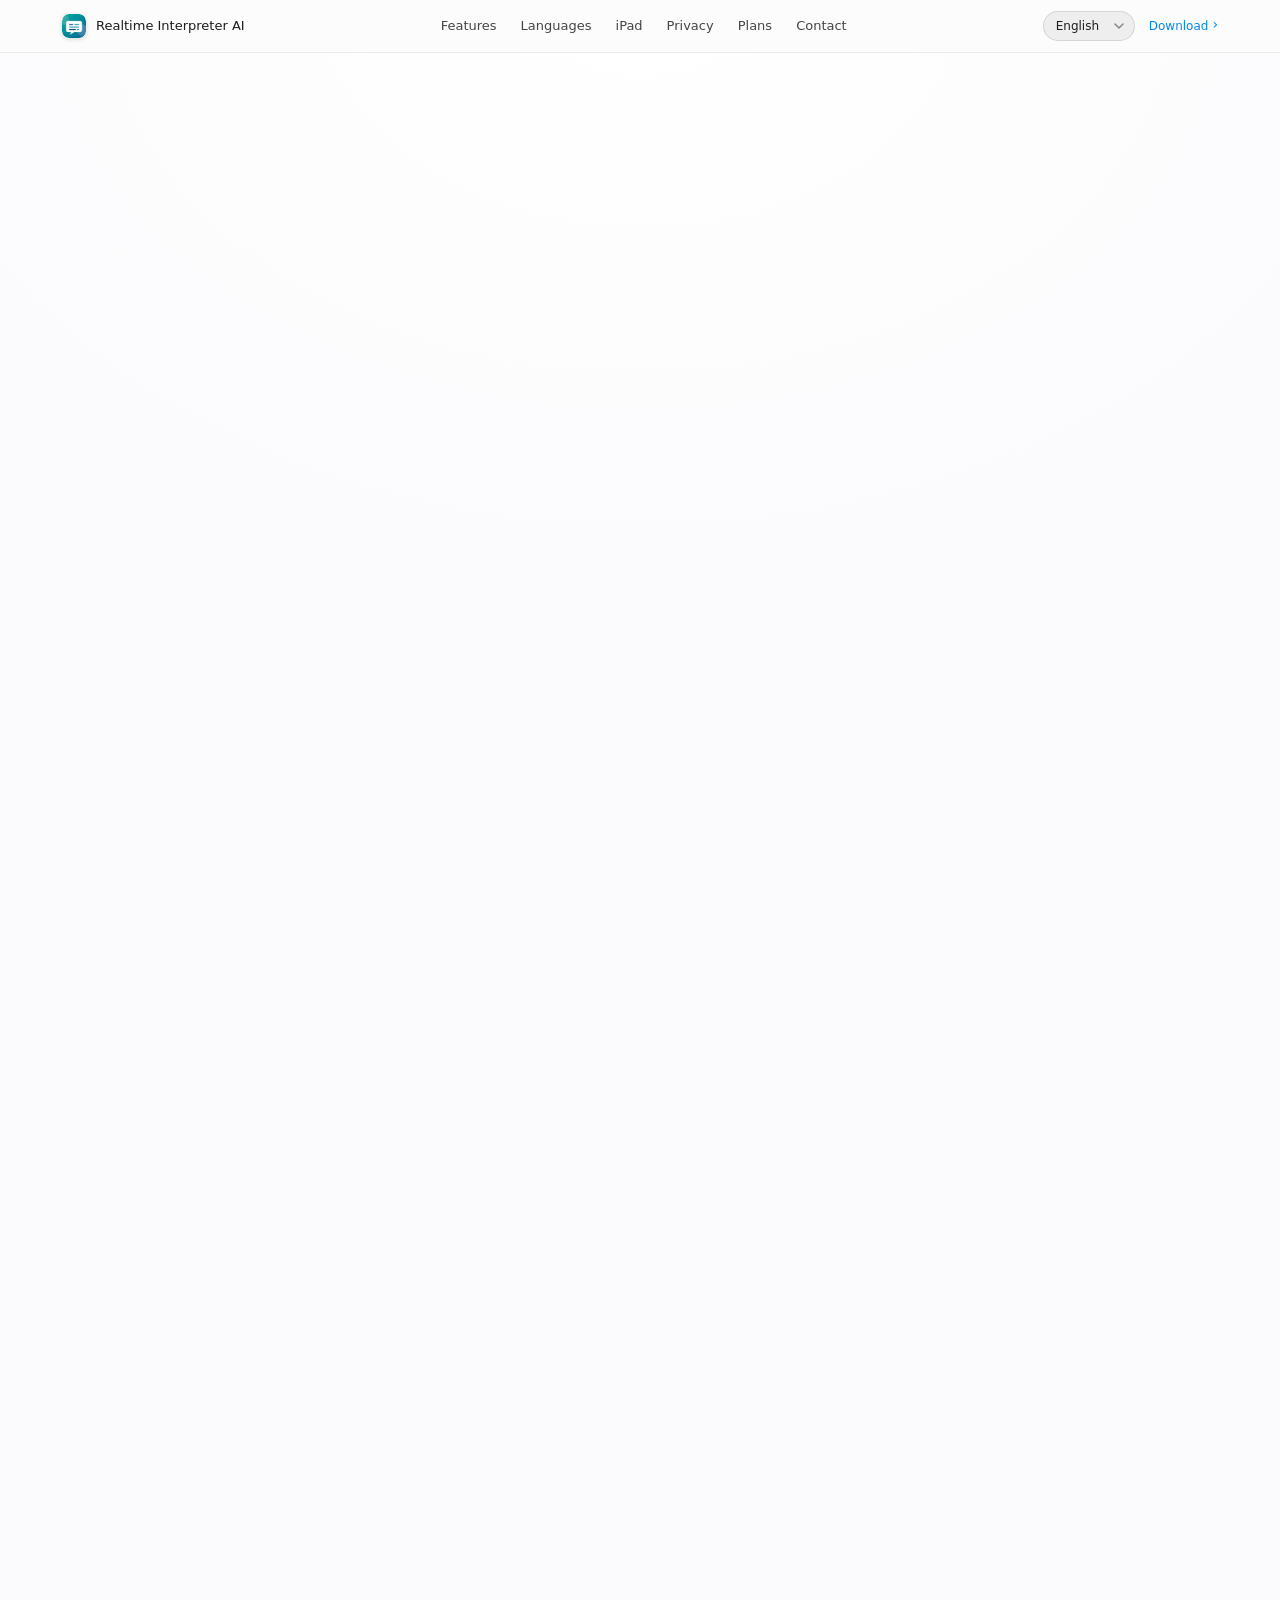
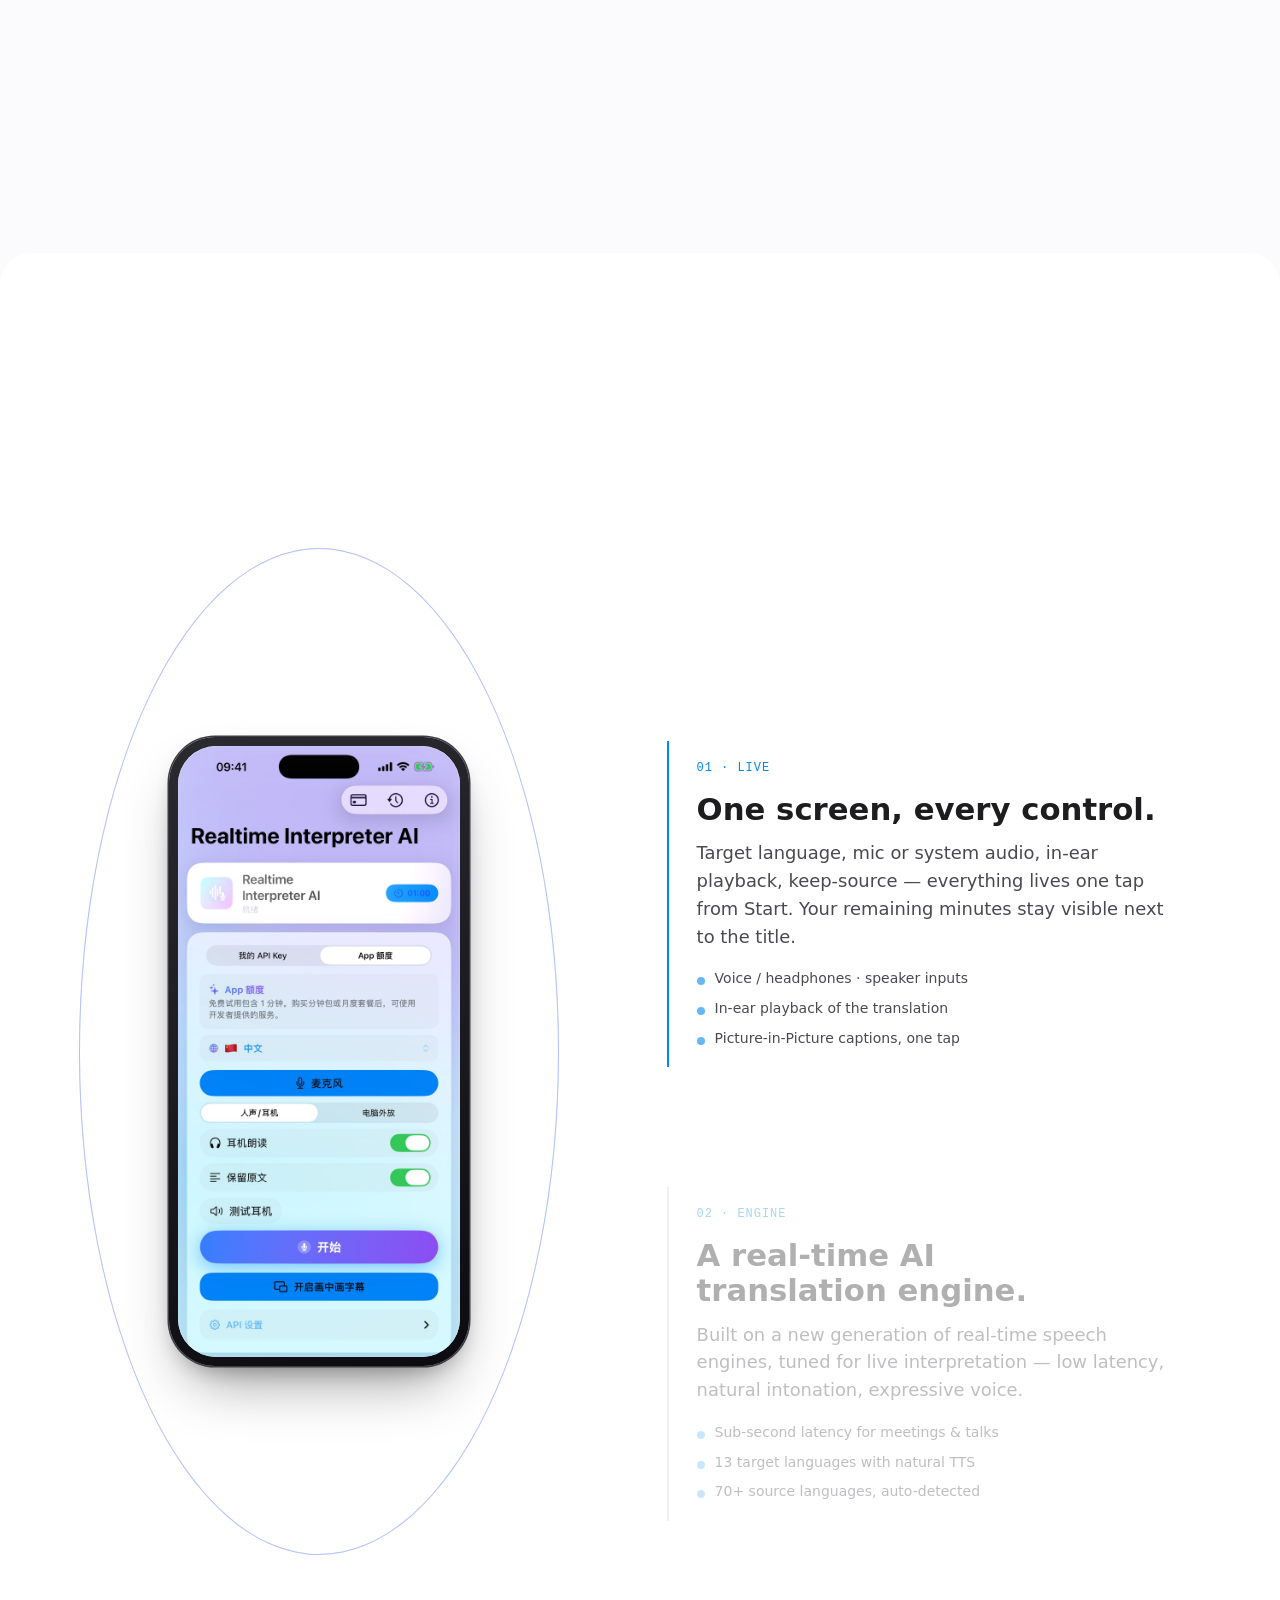
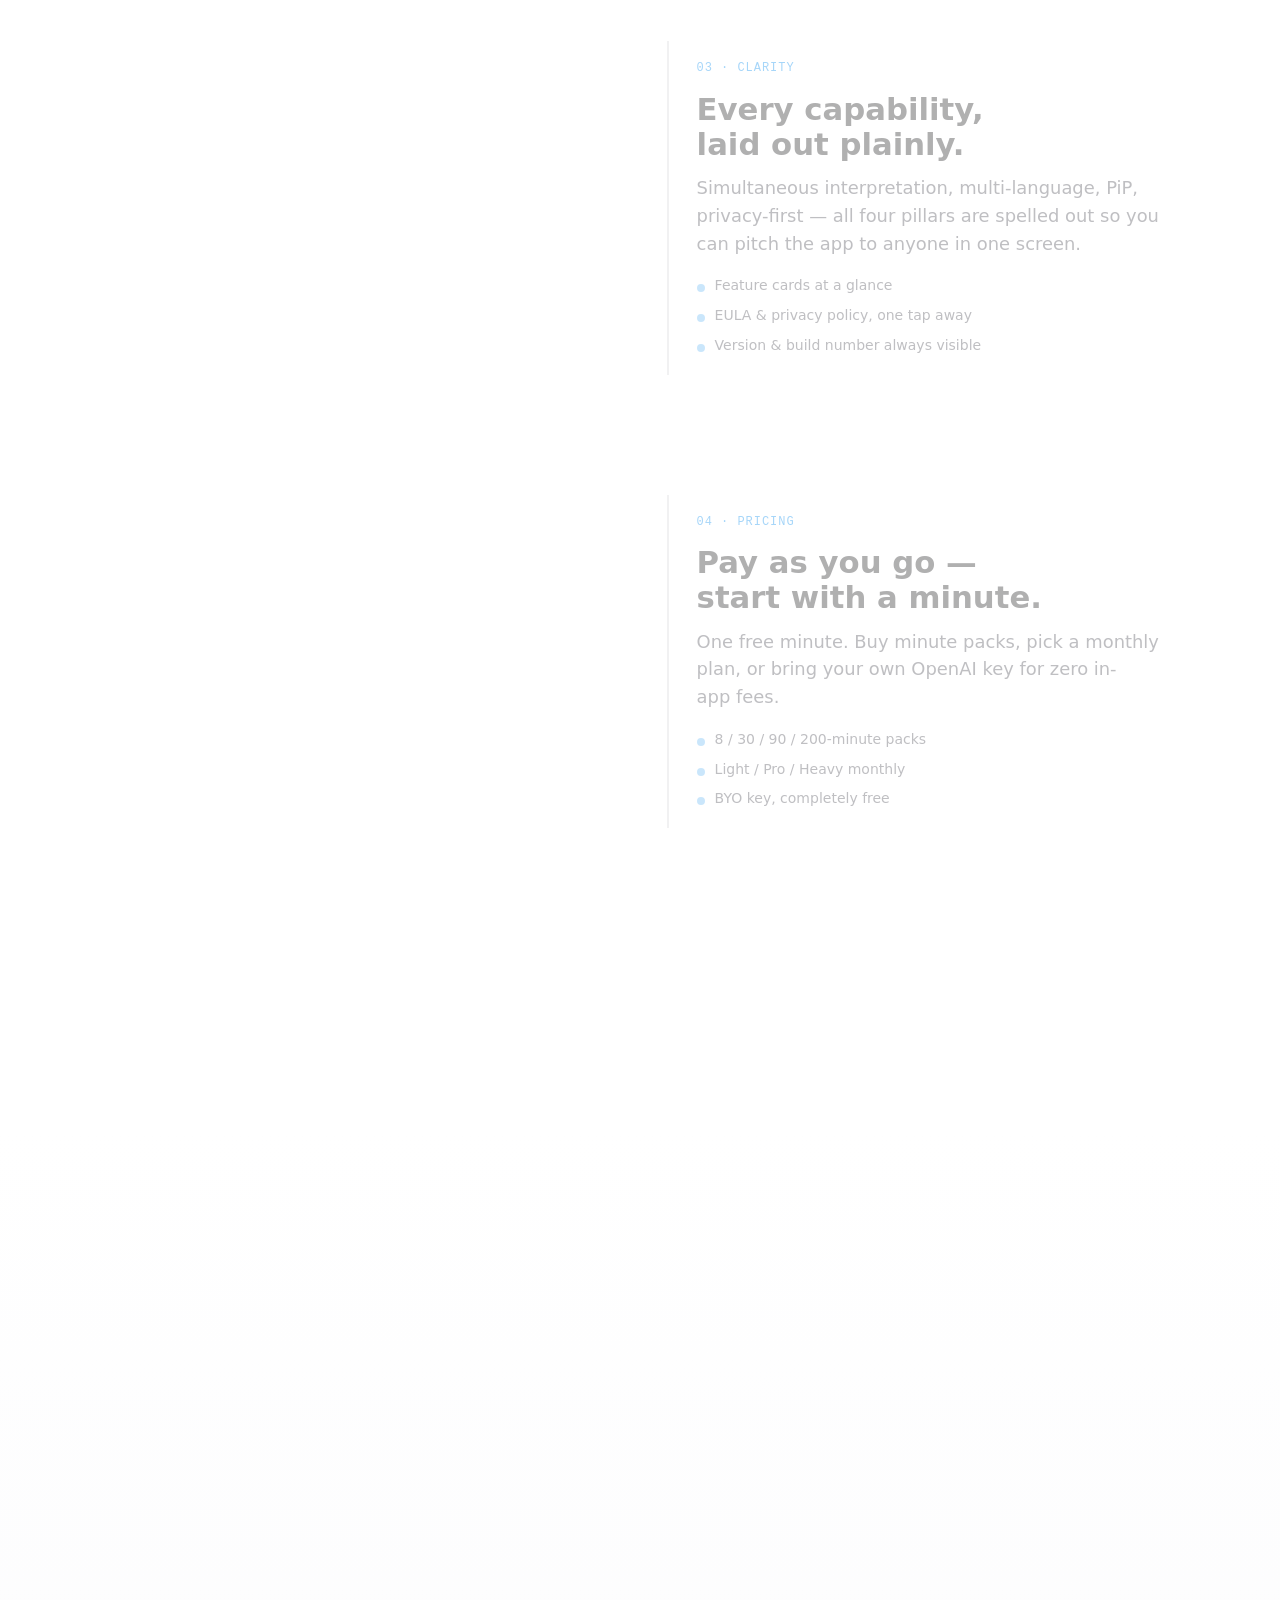
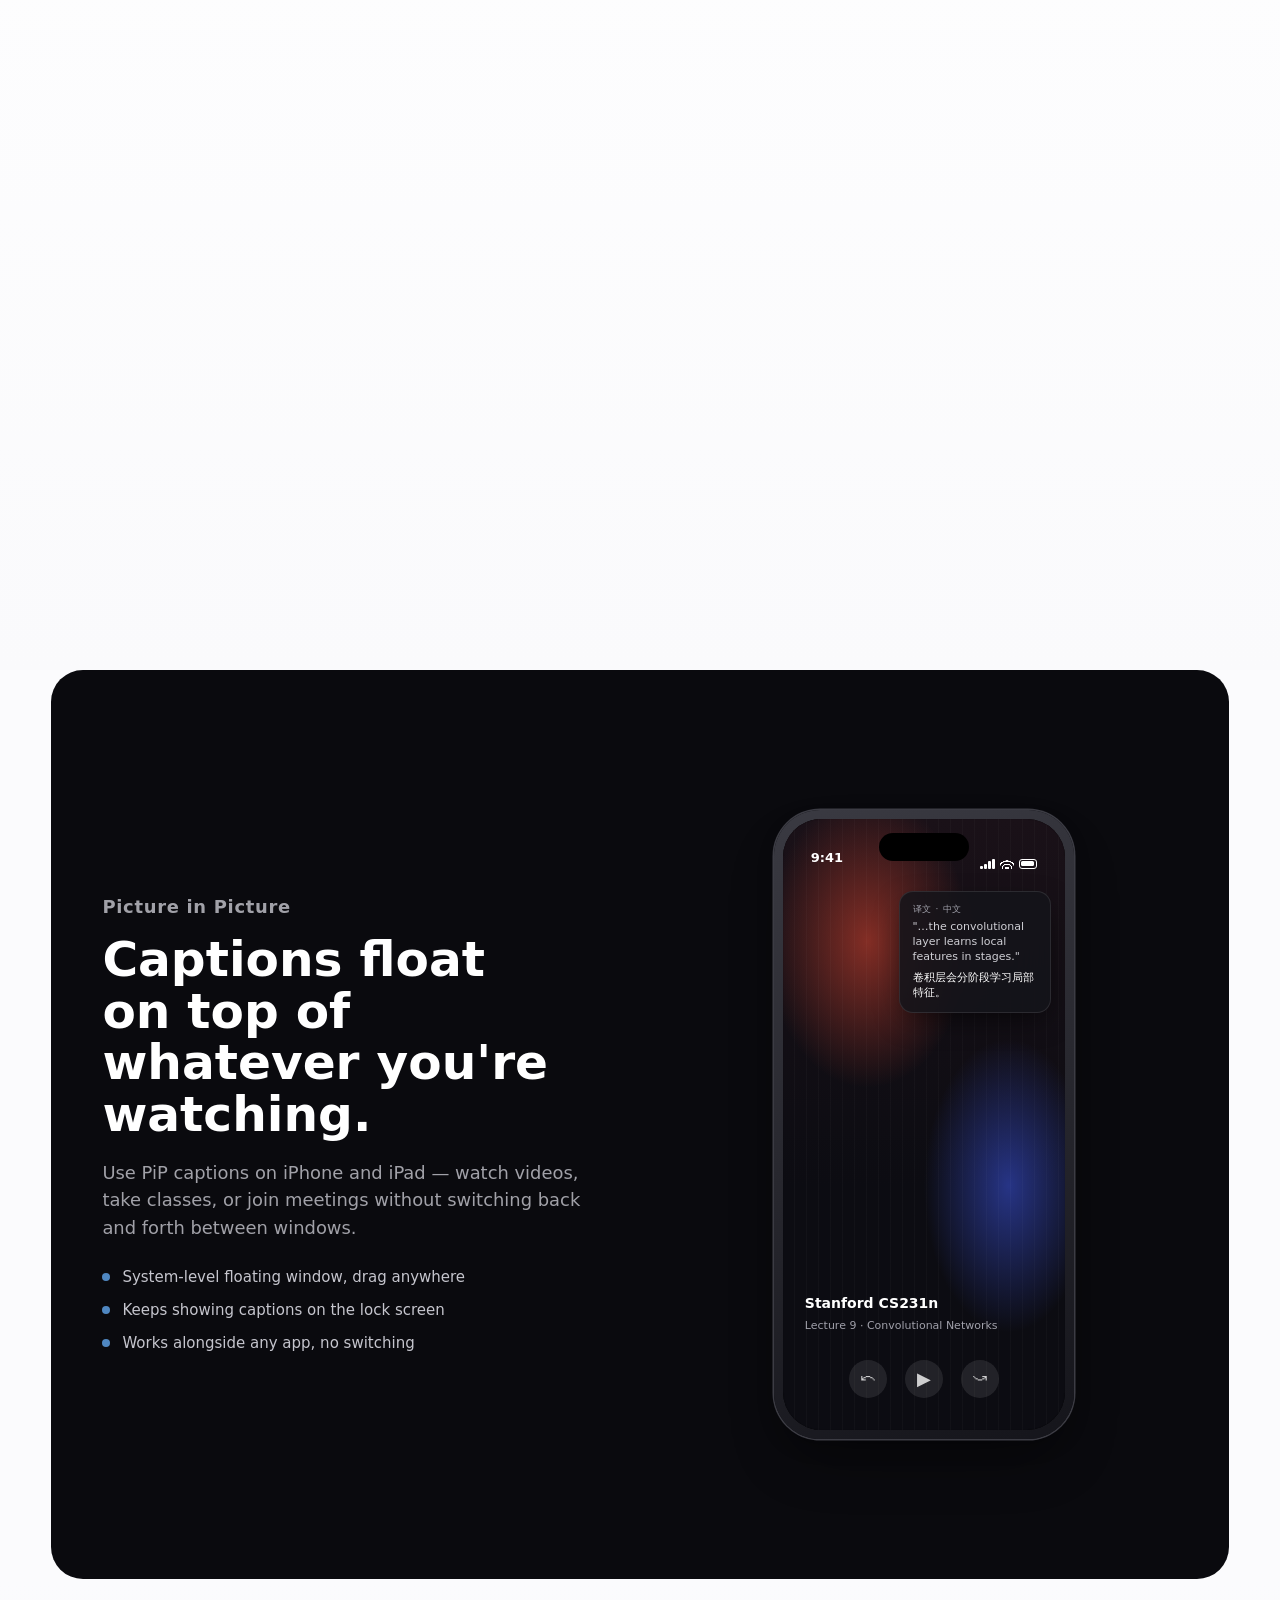
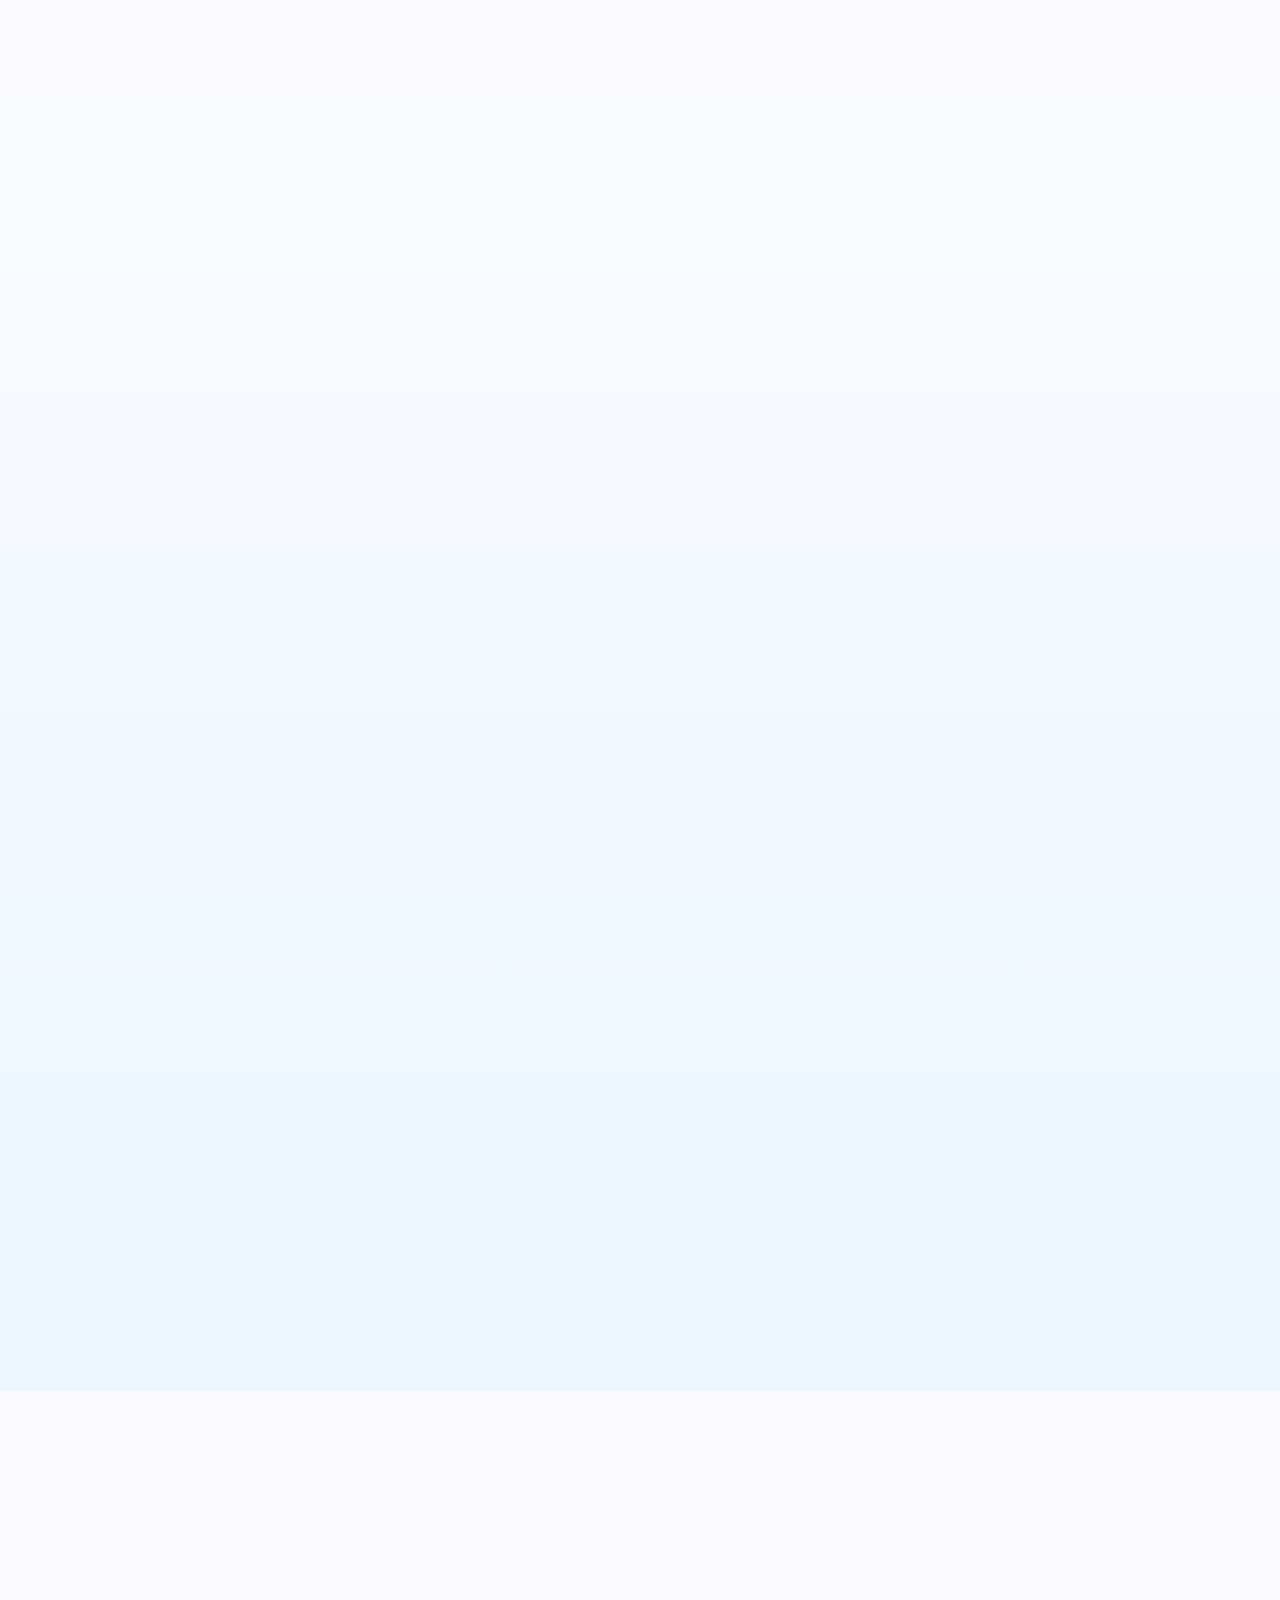
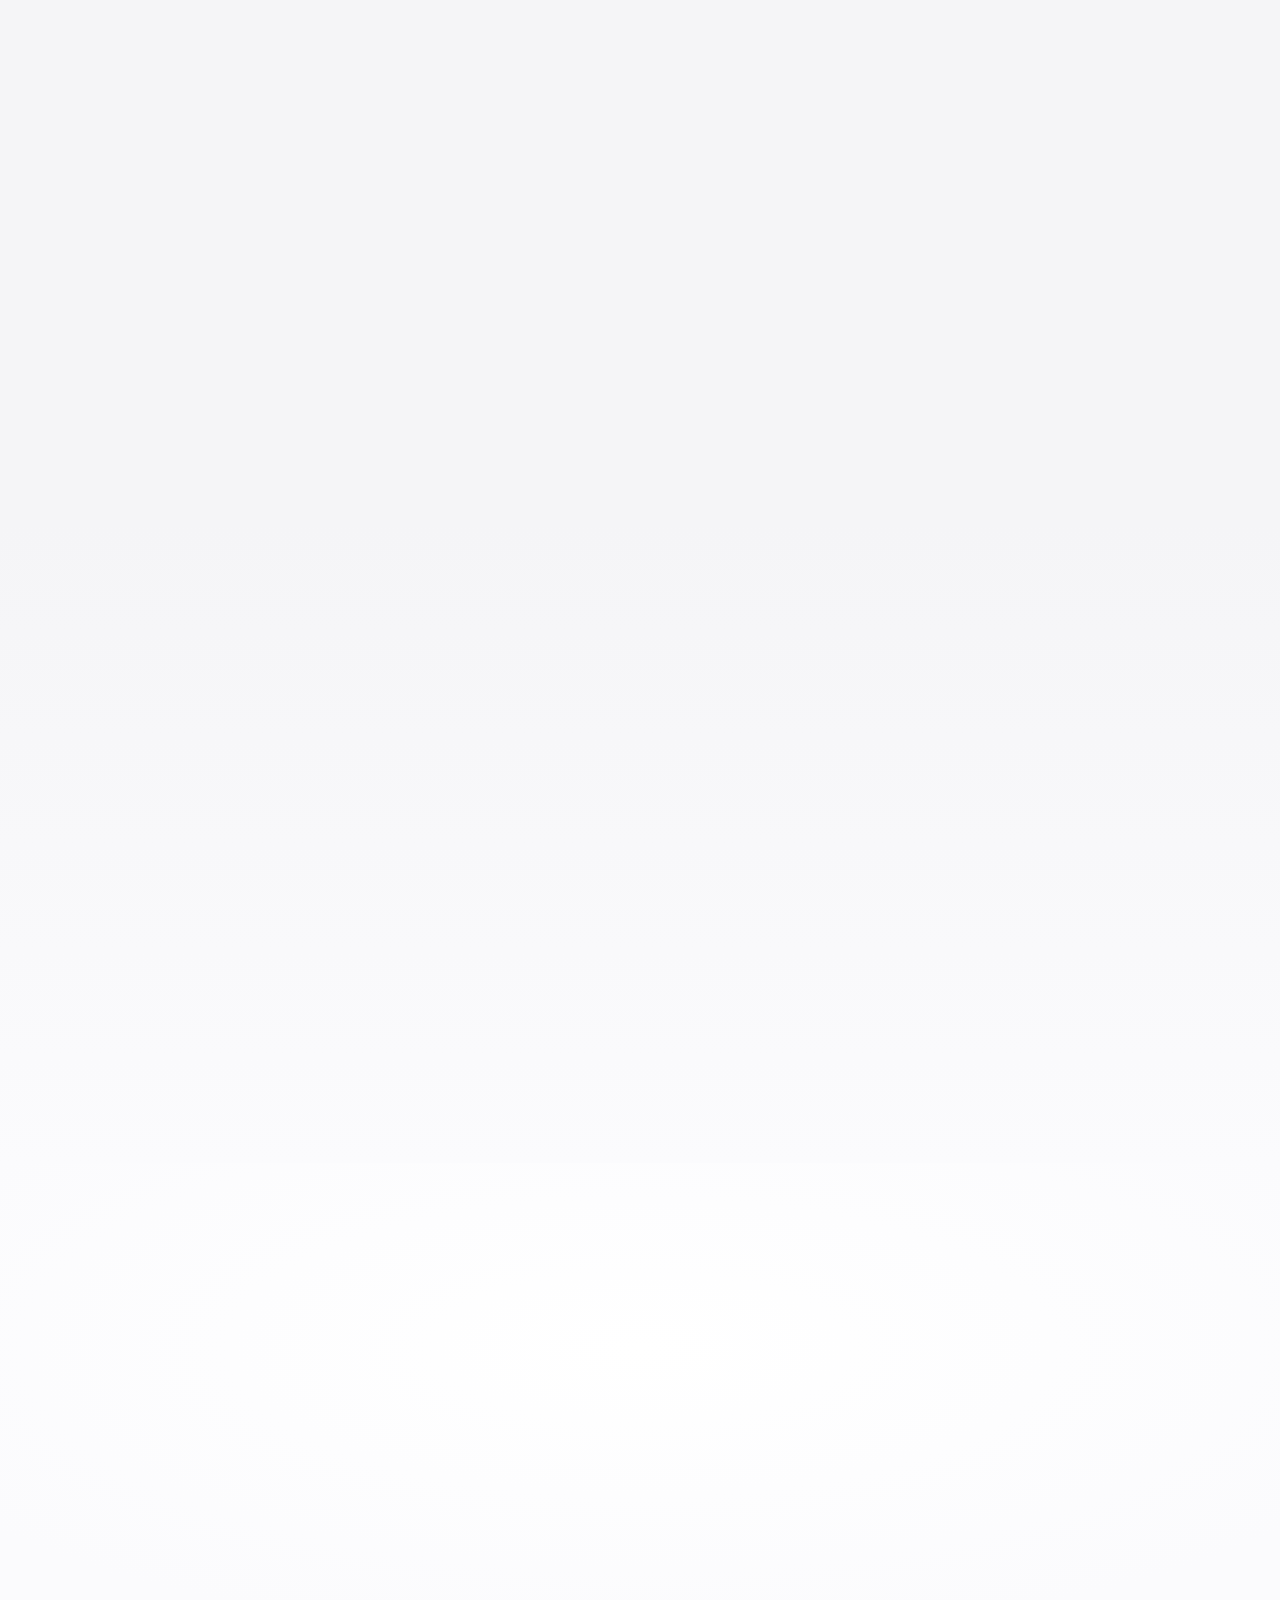
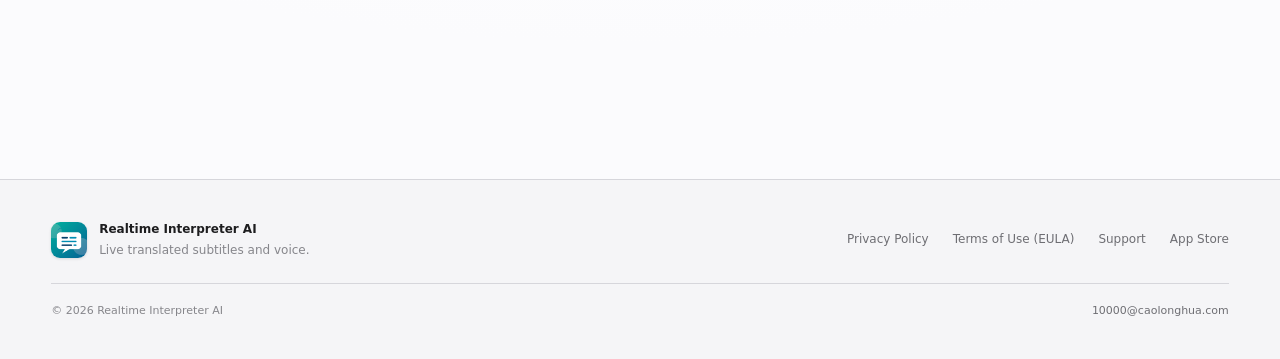
==== commit d370d980: "Consolidate assets: single optimized/ folder, remove duplicate PNGs - All device screenshots moved t" ====
--- a/index.html
+++ b/index.html
@@ -8,8 +8,9 @@
 <meta name="theme-color" content="#0a0a0e" media="(prefers-color-scheme: dark)" />
 <title>Realtime Interpreter AI · 同声传译</title>
 <meta name="description" content="Realtime Interpreter AI turns live speech into translated subtitles and translated headphone audio for meetings, videos, online classes, and global events." />
-<link rel="icon" type="image/png" href="assets/app-icon.png" />
-<link rel="apple-touch-icon" href="assets/app-icon.png" />
+<link rel="icon" type="image/png" href="assets/optimized/app-icon.png" />
+<link rel="apple-touch-icon" href="assets/optimized/app-icon.png" />
+<link rel="preload" as="image" href="assets/optimized/iphone-main.jpg" />
 <link rel="stylesheet" href="styles.css" />
 </head>
 <body>
@@ -19,7 +20,7 @@
   <div class="nav-inner">
     <a class="brand" href="#top" aria-label="Realtime Interpreter AI">
       <span class="brand-mark" aria-hidden="true">
-        <img src="assets/app-icon.png" alt="" />
+        <img src="assets/optimized/app-icon.png" alt="" />
       </span>
       <span class="brand-name">Realtime Interpreter AI</span>
     </a>
@@ -81,11 +82,11 @@
     <div class="hero-devices">
       <div class="phone phone-back" data-tilt="back">
         <span class="phone-frame" aria-hidden="true"></span>
-        <img data-shot="iphone-about" src="assets/iphone-about.png" alt="Realtime Interpreter AI · About" loading="lazy" />
+        <img data-shot="iphone-about" src="assets/optimized/iphone-about.jpg" alt="Realtime Interpreter AI · About" loading="lazy" decoding="async" />
       </div>
       <div class="phone phone-front" data-tilt="front">
         <span class="phone-frame" aria-hidden="true"></span>
-        <img data-shot="iphone-main" src="assets/iphone-main.png" alt="Realtime Interpreter AI · Main" loading="lazy" />
+        <img data-shot="iphone-main" src="assets/optimized/iphone-main.jpg" alt="Realtime Interpreter AI · Main" loading="eager" decoding="async" fetchpriority="high" />
         <div class="phone-badge" aria-hidden="true">
           <span class="dot"></span>
           <span data-i18n="badge_live">LIVE</span>
@@ -113,10 +114,10 @@
       <div class="phone phone-feature">
         <span class="phone-frame" aria-hidden="true"></span>
         <div class="phone-stack" id="phoneStack">
-          <img class="ps-img is-active" data-step="1" data-shot="iphone-main"     src="assets/iphone-main.png" alt="Main controls" loading="lazy" />
-          <img class="ps-img"           data-step="2" data-shot="iphone-welcome"  src="assets/iphone-welcome.png" alt="Onboarding" loading="lazy" />
-          <img class="ps-img"           data-step="3" data-shot="iphone-about"    src="assets/iphone-about.png" alt="About" loading="lazy" />
-          <img class="ps-img"           data-step="4" data-shot="iphone-plans"    src="assets/iphone-plans.png" alt="Plans" loading="lazy" />
+          <img class="ps-img is-active" data-step="1" data-shot="iphone-main"     src="assets/optimized/iphone-main.jpg" alt="Main controls" loading="lazy" decoding="async" />
+          <img class="ps-img"           data-step="2" data-shot="iphone-welcome"  src="assets/optimized/iphone-welcome.jpg" alt="Onboarding" loading="lazy" decoding="async" />
+          <img class="ps-img"           data-step="3" data-shot="iphone-about"    src="assets/optimized/iphone-about.jpg" alt="About" loading="lazy" decoding="async" />
+          <img class="ps-img"           data-step="4" data-shot="iphone-plans"    src="assets/optimized/iphone-plans.jpg" alt="Plans" loading="lazy" decoding="async" />
         </div>
         <div class="phone-pings" aria-hidden="true">
           <span class="ping ping-1"></span>
@@ -183,7 +184,7 @@
     <div class="lang-visual reveal">
       <div class="phone phone-tilt-left">
         <span class="phone-frame" aria-hidden="true"></span>
-        <img data-shot="iphone-languages" src="assets/iphone-languages.png" alt="Languages onboarding" loading="lazy" />
+        <img data-shot="iphone-languages" src="assets/optimized/iphone-languages.jpg" alt="Languages onboarding" loading="lazy" decoding="async" />
       </div>
       <div class="lang-rings" aria-hidden="true">
         <span></span><span></span><span></span>
@@ -270,22 +271,22 @@
     <div class="ipad-device reveal">
       <span class="ipad-frame" aria-hidden="true"></span>
       <div class="ipad-stack" id="ipadStack">
-        <img class="ips-img is-active" data-step="1" data-shot="ipad-main"  src="assets/ipad-main.png" alt="iPad · Main" loading="lazy" />
-        <img class="ips-img"           data-step="2" data-shot="ipad-about" src="assets/ipad-about.png" alt="iPad · About" loading="lazy" />
-        <img class="ips-img"           data-step="3" data-shot="ipad-plans" src="assets/ipad-plans.png" alt="iPad · Plans" loading="lazy" />
+        <img class="ips-img is-active" data-step="1" data-shot="ipad-main"  src="assets/optimized/ipad-main.jpg" alt="iPad · Main" loading="lazy" decoding="async" />
+        <img class="ips-img"           data-step="2" data-shot="ipad-about" src="assets/optimized/ipad-about.jpg" alt="iPad · About" loading="lazy" decoding="async" />
+        <img class="ips-img"           data-step="3" data-shot="ipad-plans" src="assets/optimized/ipad-plans.jpg" alt="iPad · Plans" loading="lazy" decoding="async" />
       </div>
     </div>
     <div class="ipad-thumbs reveal" id="ipadThumbs">
       <button class="ipad-thumb is-active" data-step="1">
-        <img data-shot="ipad-main" src="assets/ipad-main.png" alt="Main" loading="lazy" />
+        <img data-shot="ipad-main" src="assets/optimized/ipad-main.jpg" alt="Main" loading="lazy" decoding="async" />
         <span data-i18n="ipad_t1">主界面</span>
       </button>
       <button class="ipad-thumb" data-step="2">
-        <img data-shot="ipad-about" src="assets/ipad-about.png" alt="About" loading="lazy" />
+        <img data-shot="ipad-about" src="assets/optimized/ipad-about.jpg" alt="About" loading="lazy" decoding="async" />
         <span data-i18n="ipad_t2">关于</span>
       </button>
       <button class="ipad-thumb" data-step="3">
-        <img data-shot="ipad-plans" src="assets/ipad-plans.png" alt="Plans" loading="lazy" />
+        <img data-shot="ipad-plans" src="assets/optimized/ipad-plans.jpg" alt="Plans" loading="lazy" decoding="async" />
         <span data-i18n="ipad_t3">套餐</span>
       </button>
     </div>
@@ -334,7 +335,7 @@
     <div class="plans-visual reveal">
       <div class="phone phone-tilt-right">
         <span class="phone-frame" aria-hidden="true"></span>
-        <img data-shot="iphone-plans" src="assets/iphone-plans.png" alt="Plans" loading="lazy" />
+        <img data-shot="iphone-plans" src="assets/optimized/iphone-plans.jpg" alt="Plans" loading="lazy" decoding="async" />
       </div>
     </div>
 
@@ -402,14 +403,14 @@
 <footer class="footer">
   <div class="footer-inner">
     <div class="footer-brand">
-      <img src="assets/app-icon.png" alt="" />
+      <img src="assets/optimized/app-icon.png" alt="" />
       <div>
         <strong>Realtime Interpreter AI</strong>
         <p data-i18n="footer_tagline">实时翻译字幕与耳机播读</p>
       </div>
     </div>
     <div class="footer-links">
-      <a href="https://caolonghua.github.io/realtime-interpreter-ai/privacy.html" data-i18n="footer_privacy">隐私政策</a>
+      <a href="https://caolonghua.com.cn/privacy.html" data-i18n="footer_privacy">隐私政策</a>
       <a href="https://www.apple.com/legal/internet-services/itunes/dev/stdeula/" data-i18n="footer_terms">使用条款 (EULA)</a>
       <a href="#contact" data-i18n="footer_support">支持</a>
       <a href="https://apps.apple.com/app/id6770194336" data-i18n="footer_appstore">App Store</a>
--- a/styles.css
+++ b/styles.css
@@ -335,10 +335,10 @@
     background:#0c0c10 center/cover no-repeat;
     box-shadow:0 0 0 8px #1d1d1f, 0 12px 28px -10px rgba(0,0,0,.35);
   }
-  .step[data-step="1"]::before{background-image:url(assets/iphone-main.png);background-size:cover}
-  .step[data-step="2"]::before{background-image:url(assets/iphone-welcome.png);background-size:cover}
-  .step[data-step="3"]::before{background-image:url(assets/iphone-about.png);background-size:cover}
-  .step[data-step="4"]::before{background-image:url(assets/iphone-plans.png);background-size:cover}
+  .step[data-step="1"]::before{background-image:url(assets/optimized/iphone-main.jpg);background-size:cover}
+  .step[data-step="2"]::before{background-image:url(assets/optimized/iphone-welcome.jpg);background-size:cover}
+  .step[data-step="3"]::before{background-image:url(assets/optimized/iphone-about.jpg);background-size:cover}
+  .step[data-step="4"]::before{background-image:url(assets/optimized/iphone-plans.jpg);background-size:cover}
   .step h3{margin-top:6px}
 }
 
@@ -795,6 +795,28 @@
   .contact-card{padding:36px 22px;border-radius:24px}
 }
 
+@media (max-width:480px){
+  .lang-picker select{
+    max-width:132px;
+    padding-left:10px;
+    font-size:11px;
+  }
+  .hero-ctas .btn,
+  .hero-ctas .appstore-btn{
+    width:100%;
+    max-width:260px;
+    justify-content:center;
+  }
+  .plan-list li{
+    align-items:flex-start;
+    flex-direction:column;
+    gap:8px;
+  }
+  .final .badges{
+    gap:8px;
+  }
+}
+
 /* ---------- footer brand ---------- */
 .footer-brand{
   display:flex;align-items:center;gap:12px;
@@ -909,3 +931,13 @@
   /* scrollytelling phone */
   .phone-stack{background:#0c0c10}
 }
+
+body,
+h1,h2,h3,h4,
+.hero h1,
+.hero-sub,
+.step h3,
+.btn,
+.contact-mail{
+  letter-spacing:0;
+}
